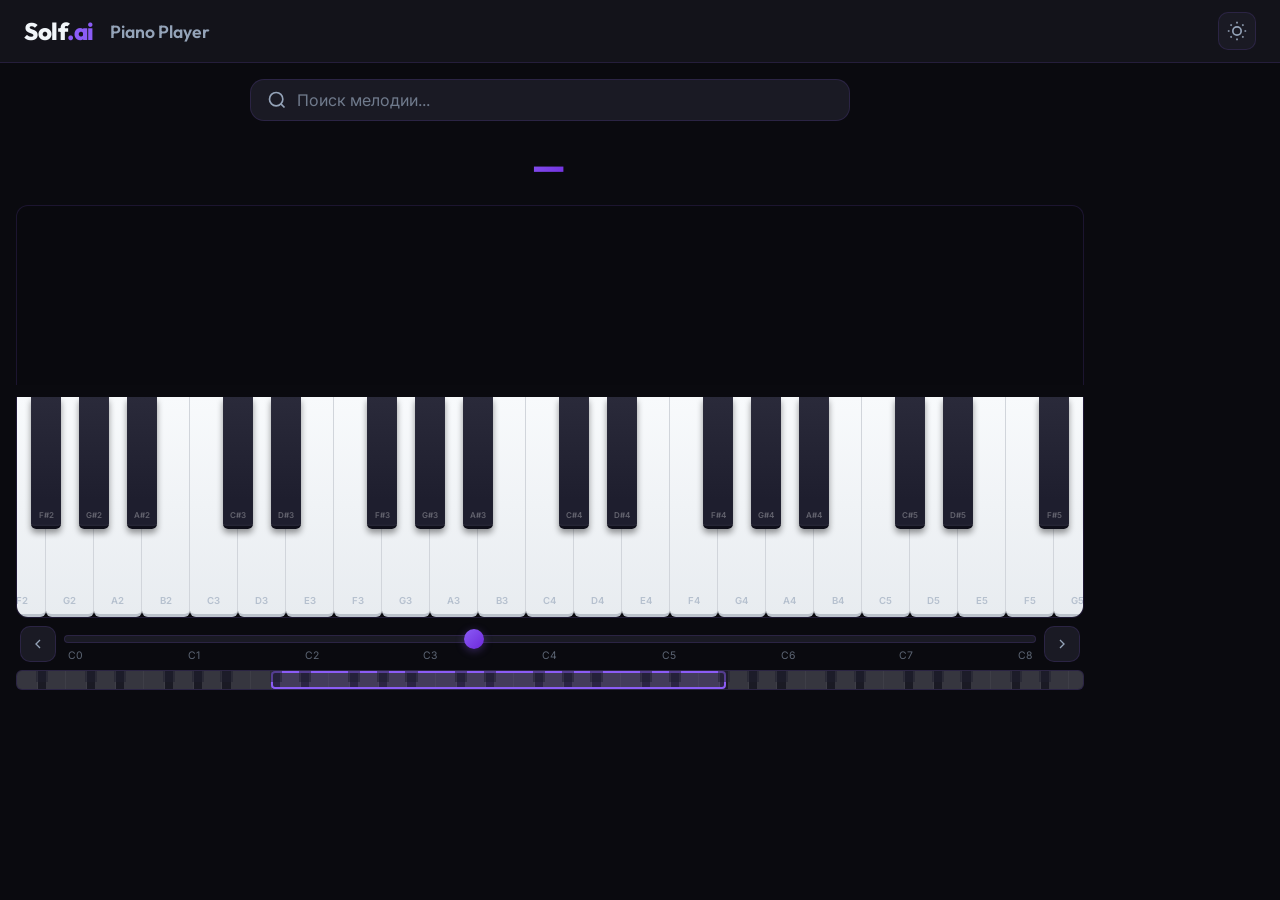
==== index.html @ a00cd14c "Add files via upload" ====
<!DOCTYPE html>
<html lang="ru">
<head>
    <script>
        (function() {
            try {
                var theme = localStorage.getItem('solfai_theme');
                if (theme === 'light') document.documentElement.setAttribute('data-theme', 'light');
            } catch(e) {}
        })();
    </script>
    <meta charset="UTF-8">
    <meta name="viewport" content="width=device-width, initial-scale=1.0, maximum-scale=1.0, user-scalable=no">
    <title>Solf.ai — Piano Player</title>
    <link rel="preconnect" href="https://fonts.googleapis.com">
    <link rel="preconnect" href="https://fonts.gstatic.com" crossorigin>
    <link href="https://fonts.googleapis.com/css2?family=Inter:wght@300;400;500;600;700&family=Outfit:wght@400;500;600;700;800&display=swap" rel="stylesheet">
    <link rel="stylesheet" href="piano.css">
    <link rel="icon" href="favicon.ico">
</head>
<body>
    <div class="piano-app">
        <!-- Header -->
        <header class="piano-header">
            <a href="index.html" class="logo">Solf<span class="logo-dot">.ai</span></a>
            <h1 class="page-title">Piano Player</h1>
            <button class="theme-toggle" id="themeToggle" aria-label="Toggle theme">
                <svg class="icon-sun" width="20" height="20" viewBox="0 0 24 24" fill="none" stroke="currentColor" stroke-width="2"><circle cx="12" cy="12" r="5"/><path d="M12 1v2M12 21v2M4.22 4.22l1.42 1.42M18.36 18.36l1.42 1.42M1 12h2M21 12h2M4.22 19.78l1.42-1.42M18.36 5.64l1.42-1.42"/></svg>
                <svg class="icon-moon" width="20" height="20" viewBox="0 0 24 24" fill="none" stroke="currentColor" stroke-width="2"><path d="M21 12.79A9 9 0 1111.21 3 7 7 0 0021 12.79z"/></svg>
            </button>
        </header>

        <!-- Ad spaces (placeholder for future) -->
        <aside class="ad-space ad-left" id="adLeft"></aside>
        <aside class="ad-space ad-right" id="adRight"></aside>

        <!-- Main content -->
        <main class="piano-main">
            <!-- Search -->
            <div class="search-section">
                <div class="search-box">
                    <svg class="search-icon" width="20" height="20" viewBox="0 0 24 24" fill="none" stroke="currentColor" stroke-width="2"><circle cx="11" cy="11" r="8"/><path d="M21 21l-4.35-4.35"/></svg>
                    <input type="text" id="searchInput" class="search-input" placeholder="Поиск мелодии..." autocomplete="off">
                    <button class="search-clear hidden" id="clearSearch">&times;</button>
                </div>
                <div class="search-results hidden" id="searchResults"></div>
            </div>

            <!-- Now Playing -->
            <div class="now-playing hidden" id="nowPlaying">
                <div class="np-info">
                    <div class="np-title" id="npTitle">—</div>
                    <div class="np-artist" id="npArtist">—</div>
                </div>
                <div class="np-controls">
                    <button class="ctrl-btn" id="restartBtn" title="Сначала">
                        <svg width="18" height="18" viewBox="0 0 24 24" fill="currentColor"><path d="M6 6h2v12H6zm3.5 6l8.5 6V6z"/></svg>
                    </button>
                    <button class="ctrl-btn ctrl-play" id="playBtn" title="Играть">
                        <svg class="play-icon" width="22" height="22" viewBox="0 0 24 24" fill="currentColor"><path d="M8 5v14l11-7z"/></svg>
                        <svg class="pause-icon" width="22" height="22" viewBox="0 0 24 24" fill="currentColor" style="display:none"><path d="M6 4h4v16H6zM14 4h4v16h-4z"/></svg>
                    </button>
                    <button class="ctrl-btn" id="stopBtn" title="Стоп">
                        <svg width="18" height="18" viewBox="0 0 24 24" fill="currentColor"><rect x="6" y="6" width="12" height="12" rx="1"/></svg>
                    </button>
                </div>
                <div class="np-progress">
                    <input type="range" id="progressBar" class="progress-bar" min="0" max="100" value="0" step="0.1">
                    <div class="np-time">
                        <span id="timeElapsed">0:00</span>
                        <span id="timeDuration">0:00</span>
                    </div>
                </div>
                <div class="np-speed">
                    <span class="speed-label">Скорость:</span>
                    <button class="speed-btn" data-speed="0.5">0.5×</button>
                    <button class="speed-btn" data-speed="0.75">0.75×</button>
                    <button class="speed-btn active" data-speed="1">1×</button>
                    <button class="speed-btn" data-speed="1.5">1.5×</button>
                    <button class="speed-btn" data-speed="2">2×</button>
                </div>
            </div>

            <!-- Current note display -->
            <div class="note-display" id="noteDisplay">
                <div class="note-name" id="currentNoteName">—</div>
                <div class="note-octave" id="currentNoteOctave"></div>
            </div>

            <!-- Waterfall (falling notes) -->
            <div class="waterfall-container" id="waterfallContainer">
                <canvas id="waterfallCanvas"></canvas>
            </div>

            <!-- Piano keyboard -->
            <div class="piano-section">
                <div class="piano-viewport" id="pianoViewport">
                    <div class="piano-keyboard" id="pianoKeyboard"></div>
                </div>

                <!-- Octave navigator -->
                <div class="octave-nav">
                    <button class="octave-btn" id="octaveLeft" title="Сдвиг влево">
                        <svg width="16" height="16" viewBox="0 0 24 24" fill="none" stroke="currentColor" stroke-width="2"><path d="M15 18l-6-6 6-6"/></svg>
                    </button>
                    <div class="octave-slider-wrap">
                        <input type="range" id="octaveSlider" class="octave-slider" min="0" max="100" value="25">
                        <div class="octave-labels" id="octaveLabels"></div>
                    </div>
                    <button class="octave-btn" id="octaveRight" title="Сдвиг вправо">
                        <svg width="16" height="16" viewBox="0 0 24 24" fill="none" stroke="currentColor" stroke-width="2"><path d="M9 18l6-6-6-6"/></svg>
                    </button>
                </div>

                <!-- Piano minimap -->
                <div class="piano-minimap" id="pianoMinimap">
                    <div class="minimap-keys" id="minimapKeys"></div>
                    <div class="minimap-viewport" id="minimapViewport"></div>
                </div>
            </div>
        </main>
    </div>

    <script src="piano.js"></script>
</body>
</html>
---- piano.css ----
/* ===== PIANO PAGE — SOLF.AI ===== */
* { box-sizing: border-box; margin: 0; padding: 0; }
body {
    font-family: 'Inter', sans-serif;
    background: var(--bg-primary);
    color: var(--text-primary);
    min-height: 100vh;
    min-height: 100dvh;
    overflow-x: hidden;
    -webkit-user-select: none;
    user-select: none;
    -webkit-tap-highlight-color: transparent;
}
input { -webkit-user-select: text; user-select: text; }

:root {
    --bg-primary: #0a0a0f;
    --bg-secondary: #13131a;
    --bg-card: #1a1a24;
    --bg-hover: #222230;
    --purple-soft: #8b5cf6;
    --purple-glow: #a78bfa;
    --purple-dark: #6d28d9;
    --text-primary: #f1f5f9;
    --text-secondary: #94a3b8;
    --accent-gradient: linear-gradient(135deg, #8b5cf6, #6d28d9);
    --border-color: rgba(139,92,246,0.15);
    --glow-color: rgba(139,92,246,0.25);
    --shadow-soft: 0 4px 24px rgba(0,0,0,0.4);
    --shadow-glow: 0 0 40px rgba(139,92,246,0.2);
    --key-white: #f8fafc;
    --key-white-active: #d8b4fe;
    --key-black: #1e1e2e;
    --key-black-active: #7c3aed;
    --key-border: #d1d5db;
    --waterfall-bg: rgba(10,10,15,0.85);
}

[data-theme="light"] {
    --bg-primary: #f8fafc;
    --bg-secondary: #ffffff;
    --bg-card: #ffffff;
    --bg-hover: #f1f5f9;
    --text-primary: #0f172a;
    --text-secondary: #64748b;
    --border-color: #e2e8f0;
    --shadow-soft: 0 4px 15px rgba(0,0,0,0.05);
    --shadow-glow: 0 0 20px rgba(139,92,246,0.15);
    --key-white: #ffffff;
    --key-white-active: #e9d5ff;
    --key-black: #1e293b;
    --key-black-active: #7c3aed;
    --key-border: #cbd5e1;
    --waterfall-bg: rgba(248,250,252,0.9);
}

/* ===== LAYOUT ===== */
.piano-app {
    display: grid;
    grid-template-columns: auto 1fr auto;
    grid-template-rows: auto 1fr;
    min-height: 100vh;
    min-height: 100dvh;
}

.piano-header {
    grid-column: 1 / -1;
    display: flex;
    align-items: center;
    gap: 16px;
    padding: 12px 24px;
    background: var(--bg-secondary);
    border-bottom: 1px solid var(--border-color);
    z-index: 100;
}

.logo {
    font-family: 'Outfit', sans-serif;
    font-weight: 800;
    font-size: 1.5rem;
    color: var(--text-primary);
    text-decoration: none;
    letter-spacing: -0.5px;
}
.logo-dot { color: var(--purple-soft); }

.page-title {
    font-family: 'Outfit', sans-serif;
    font-size: 1.1rem;
    font-weight: 600;
    color: var(--text-secondary);
    flex: 1;
}

.theme-toggle {
    background: var(--bg-card);
    border: 1px solid var(--border-color);
    border-radius: 10px;
    padding: 8px;
    color: var(--text-secondary);
    cursor: pointer;
    display: flex;
    align-items: center;
    justify-content: center;
    transition: all 0.2s;
}
.theme-toggle:hover { color: var(--purple-soft); border-color: var(--purple-soft); }
[data-theme="light"] .icon-sun { display: none; }
:not([data-theme="light"]) .icon-moon { display: none; }

/* ===== AD SPACES ===== */
.ad-space {
    width: 0;
    min-height: 100%;
    background: var(--bg-secondary);
    border: 1px solid var(--border-color);
    display: none;
    align-items: flex-start;
    justify-content: center;
    padding-top: 40px;
    overflow: hidden;
    transition: width 0.3s;
}

@media (min-width: 1400px) {
    .ad-space {
        display: flex;
        width: 160px;
    }
}

/* ===== MAIN CONTENT ===== */
.piano-main {
    display: flex;
    flex-direction: column;
    align-items: center;
    padding: 16px;
    gap: 12px;
    overflow-y: auto;
    overflow-x: hidden;
    max-width: 1100px;
    width: 100%;
    margin: 0 auto;
}

/* ===== SEARCH ===== */
.search-section {
    width: 100%;
    max-width: 600px;
    position: relative;
    z-index: 50;
}

.search-box {
    display: flex;
    align-items: center;
    gap: 10px;
    background: var(--bg-card);
    border: 1px solid var(--border-color);
    border-radius: 14px;
    padding: 10px 16px;
    transition: all 0.25s;
}
.search-box:focus-within {
    border-color: var(--purple-soft);
    box-shadow: 0 0 0 3px rgba(139,92,246,0.15);
}

.search-icon { color: var(--text-secondary); flex-shrink: 0; }
.search-input {
    flex: 1;
    background: none;
    border: none;
    outline: none;
    font-size: 1rem;
    color: var(--text-primary);
    font-family: 'Inter', sans-serif;
}
.search-input::placeholder { color: var(--text-secondary); opacity: 0.7; }

.search-clear {
    background: none;
    border: none;
    font-size: 1.3rem;
    color: var(--text-secondary);
    cursor: pointer;
    padding: 0 4px;
    line-height: 1;
}
.search-clear:hover { color: var(--text-primary); }

.search-results {
    position: absolute;
    top: calc(100% + 6px);
    left: 0;
    right: 0;
    background: var(--bg-card);
    border: 1px solid var(--border-color);
    border-radius: 14px;
    max-height: 360px;
    overflow-y: auto;
    box-shadow: var(--shadow-soft);
}
.search-results::-webkit-scrollbar { width: 6px; }
.search-results::-webkit-scrollbar-track { background: transparent; }
.search-results::-webkit-scrollbar-thumb { background: var(--border-color); border-radius: 3px; }

.search-item {
    display: flex;
    align-items: center;
    gap: 12px;
    padding: 12px 16px;
    cursor: pointer;
    transition: background 0.15s;
    border-bottom: 1px solid var(--border-color);
}
.search-item:last-child { border-bottom: none; }
.search-item:hover { background: var(--bg-hover); }
.search-item:first-child { border-radius: 13px 13px 0 0; }
.search-item:last-child { border-radius: 0 0 13px 13px; }
.search-item:only-child { border-radius: 13px; }

.search-item-icon {
    width: 40px;
    height: 40px;
    border-radius: 10px;
    background: var(--accent-gradient);
    display: flex;
    align-items: center;
    justify-content: center;
    flex-shrink: 0;
}
.search-item-icon svg { color: white; }

.search-item-info { flex: 1; min-width: 0; }
.search-item-title {
    font-weight: 600;
    font-size: 0.95rem;
    color: var(--text-primary);
    white-space: nowrap;
    overflow: hidden;
    text-overflow: ellipsis;
}
.search-item-artist {
    font-size: 0.82rem;
    color: var(--text-secondary);
    margin-top: 2px;
}
.search-item-diff {
    font-size: 0.72rem;
    padding: 2px 8px;
    border-radius: 6px;
    background: rgba(139,92,246,0.12);
    color: var(--purple-glow);
    font-weight: 500;
    white-space: nowrap;
}

.hidden { display: none !important; }

/* ===== NOW PLAYING ===== */
.now-playing {
    width: 100%;
    max-width: 600px;
    background: var(--bg-card);
    border: 1px solid var(--border-color);
    border-radius: 16px;
    padding: 16px 20px;
    display: flex;
    flex-direction: column;
    gap: 12px;
}

.np-info { text-align: center; }
.np-title {
    font-family: 'Outfit', sans-serif;
    font-size: 1.15rem;
    font-weight: 700;
    color: var(--text-primary);
}
.np-artist {
    font-size: 0.85rem;
    color: var(--text-secondary);
    margin-top: 2px;
}

.np-controls {
    display: flex;
    align-items: center;
    justify-content: center;
    gap: 12px;
}

.ctrl-btn {
    background: var(--bg-hover);
    border: 1px solid var(--border-color);
    border-radius: 50%;
    width: 40px;
    height: 40px;
    display: flex;
    align-items: center;
    justify-content: center;
    cursor: pointer;
    color: var(--text-primary);
    transition: all 0.2s;
}
.ctrl-btn:hover {
    background: var(--purple-soft);
    color: white;
    border-color: var(--purple-soft);
}
.ctrl-play {
    width: 52px;
    height: 52px;
    background: var(--accent-gradient);
    color: white;
    border: none;
    box-shadow: 0 4px 15px rgba(139,92,246,0.35);
}
.ctrl-play:hover {
    transform: scale(1.05);
    box-shadow: 0 6px 20px rgba(139,92,246,0.5);
}

.np-progress { display: flex; flex-direction: column; gap: 4px; }
.progress-bar {
    -webkit-appearance: none;
    appearance: none;
    width: 100%;
    height: 6px;
    border-radius: 3px;
    background: var(--bg-hover);
    outline: none;
    cursor: pointer;
}
.progress-bar::-webkit-slider-thumb {
    -webkit-appearance: none;
    width: 14px;
    height: 14px;
    border-radius: 50%;
    background: var(--purple-soft);
    cursor: pointer;
    box-shadow: 0 0 6px rgba(139,92,246,0.4);
}
.progress-bar::-moz-range-thumb {
    width: 14px;
    height: 14px;
    border-radius: 50%;
    background: var(--purple-soft);
    border: none;
    cursor: pointer;
}
.progress-bar::-webkit-slider-runnable-track {
    border-radius: 3px;
}

.np-time {
    display: flex;
    justify-content: space-between;
    font-size: 0.75rem;
    color: var(--text-secondary);
}

.np-speed {
    display: flex;
    align-items: center;
    justify-content: center;
    gap: 6px;
    flex-wrap: wrap;
}
.speed-label {
    font-size: 0.8rem;
    color: var(--text-secondary);
    margin-right: 4px;
}
.speed-btn {
    background: var(--bg-hover);
    border: 1px solid var(--border-color);
    border-radius: 8px;
    padding: 4px 10px;
    font-size: 0.78rem;
    font-weight: 600;
    color: var(--text-secondary);
    cursor: pointer;
    transition: all 0.2s;
    font-family: 'Inter', sans-serif;
}
.speed-btn:hover { border-color: var(--purple-soft); color: var(--purple-soft); }
.speed-btn.active {
    background: var(--accent-gradient);
    color: white;
    border-color: transparent;
}

/* ===== NOTE DISPLAY ===== */
.note-display {
    display: flex;
    align-items: baseline;
    justify-content: center;
    gap: 4px;
    padding: 8px 0 4px;
}
.note-name {
    font-family: 'Outfit', sans-serif;
    font-size: 2.4rem;
    font-weight: 800;
    background: var(--accent-gradient);
    -webkit-background-clip: text;
    -webkit-text-fill-color: transparent;
    background-clip: text;
    transition: transform 0.15s;
}
.note-name.pop { transform: scale(1.15); }
.note-octave {
    font-family: 'Outfit', sans-serif;
    font-size: 1.2rem;
    font-weight: 600;
    color: var(--text-secondary);
}

/* ===== WATERFALL (FALLING NOTES) ===== */
.waterfall-container {
    width: 100%;
    max-width: 1100px;
    height: 180px;
    position: relative;
    border-radius: 12px 12px 0 0;
    overflow: hidden;
    background: var(--waterfall-bg);
    border: 1px solid var(--border-color);
    border-bottom: none;
}
#waterfallCanvas {
    width: 100%;
    height: 100%;
    display: block;
}

/* ===== PIANO KEYBOARD ===== */
.piano-section {
    width: 100%;
    max-width: 1100px;
    display: flex;
    flex-direction: column;
    gap: 8px;
}

.piano-viewport {
    width: 100%;
    overflow-x: auto;
    overflow-y: hidden;
    border-radius: 0 0 12px 12px;
    border: 1px solid var(--border-color);
    border-top: none;
    background: linear-gradient(180deg, #0d0d14 0%, #0a0a0f 100%);
    -webkit-overflow-scrolling: touch;
    scrollbar-width: none;
}
.piano-viewport::-webkit-scrollbar { display: none; }

[data-theme="light"] .piano-viewport {
    background: linear-gradient(180deg, #e8ecf0 0%, #dde3e9 100%);
}

.piano-keyboard {
    display: flex;
    position: relative;
    height: 220px;
    padding-top: 0;
}

.key {
    position: relative;
    cursor: pointer;
    transition: background 0.08s, box-shadow 0.08s;
    flex-shrink: 0;
    -webkit-tap-highlight-color: transparent;
}

.key-white {
    width: 48px;
    height: 100%;
    background: linear-gradient(180deg, var(--key-white) 0%, #e8ecf0 100%);
    border-right: 1px solid var(--key-border);
    border-bottom: 3px solid #bcc3cc;
    border-radius: 0 0 6px 6px;
    z-index: 1;
}
.key-white:active,
.key-white.active {
    background: linear-gradient(180deg, var(--key-white-active) 0%, #c4b5fd 100%);
    border-bottom-color: var(--purple-soft);
    box-shadow: 0 0 20px rgba(139,92,246,0.4), inset 0 -4px 8px rgba(139,92,246,0.15);
}

.key-black {
    width: 30px;
    height: 60%;
    background: linear-gradient(180deg, #2a2a3a 0%, var(--key-black) 80%);
    border-radius: 0 0 5px 5px;
    margin-left: -15px;
    margin-right: -15px;
    z-index: 2;
    border-bottom: 3px solid #0f0f1a;
    box-shadow: 0 4px 6px rgba(0,0,0,0.4), inset 0 -1px 2px rgba(255,255,255,0.05);
}
.key-black:active,
.key-black.active {
    background: linear-gradient(180deg, var(--key-black-active) 0%, #5b21b6 100%);
    border-bottom-color: #4c1d95;
    box-shadow: 0 2px 10px rgba(139,92,246,0.5), inset 0 -1px 4px rgba(139,92,246,0.3);
}

.key-label {
    position: absolute;
    bottom: 8px;
    left: 50%;
    transform: translateX(-50%);
    font-size: 0.6rem;
    font-weight: 600;
    color: var(--text-secondary);
    pointer-events: none;
    opacity: 0.6;
    white-space: nowrap;
}
.key-black .key-label {
    color: rgba(255,255,255,0.5);
    bottom: 6px;
    font-size: 0.5rem;
}
.key-white.active .key-label { color: var(--purple-dark); opacity: 1; }
.key-black.active .key-label { color: rgba(255,255,255,0.9); opacity: 1; }

/* ===== OCTAVE NAV ===== */
.octave-nav {
    display: flex;
    align-items: center;
    gap: 8px;
    padding: 0 4px;
}

.octave-btn {
    background: var(--bg-card);
    border: 1px solid var(--border-color);
    border-radius: 10px;
    width: 36px;
    height: 36px;
    display: flex;
    align-items: center;
    justify-content: center;
    cursor: pointer;
    color: var(--text-secondary);
    transition: all 0.2s;
    flex-shrink: 0;
}
.octave-btn:hover { color: var(--purple-soft); border-color: var(--purple-soft); }

.octave-slider-wrap {
    flex: 1;
    position: relative;
}
.octave-slider {
    -webkit-appearance: none;
    appearance: none;
    width: 100%;
    height: 8px;
    border-radius: 4px;
    background: var(--bg-card);
    border: 1px solid var(--border-color);
    outline: none;
    cursor: pointer;
}
.octave-slider::-webkit-slider-thumb {
    -webkit-appearance: none;
    width: 20px;
    height: 20px;
    border-radius: 50%;
    background: var(--accent-gradient);
    cursor: pointer;
    box-shadow: 0 2px 8px rgba(139,92,246,0.35);
}
.octave-slider::-moz-range-thumb {
    width: 20px;
    height: 20px;
    border-radius: 50%;
    background: var(--purple-soft);
    border: none;
    cursor: pointer;
}

.octave-labels {
    display: flex;
    justify-content: space-between;
    padding: 2px 4px 0;
    pointer-events: none;
}
.octave-mark {
    font-size: 0.65rem;
    color: var(--text-secondary);
    opacity: 0.6;
}

/* ===== PIANO MINIMAP ===== */
.piano-minimap {
    width: 100%;
    height: 20px;
    position: relative;
    background: var(--bg-card);
    border: 1px solid var(--border-color);
    border-radius: 6px;
    overflow: hidden;
    cursor: pointer;
}

.minimap-keys {
    display: flex;
    height: 100%;
    pointer-events: none;
}
.minimap-key-w {
    flex-shrink: 0;
    height: 100%;
    background: rgba(248,250,252,0.12);
    border-right: 1px solid rgba(255,255,255,0.04);
}
.minimap-key-b {
    flex-shrink: 0;
    height: 60%;
    background: rgba(30,30,46,0.5);
    margin-left: -2px;
    margin-right: -2px;
    position: relative;
    z-index: 1;
}
.minimap-key-w.mm-active,
.minimap-key-b.mm-active {
    background: var(--purple-soft) !important;
    opacity: 0.8;
}

.minimap-viewport {
    position: absolute;
    top: 0;
    height: 100%;
    background: rgba(139,92,246,0.15);
    border: 2px solid var(--purple-soft);
    border-radius: 4px;
    pointer-events: none;
    transition: left 0.15s ease-out, width 0.15s ease-out;
}

/* ===== RESPONSIVE ===== */

/* Tablet */
@media (max-width: 900px) {
    .piano-main { padding: 12px 8px; gap: 10px; }
    .key-white { width: 40px; }
    .key-black { width: 26px; margin-left: -13px; margin-right: -13px; }
    .piano-keyboard { height: 190px; }
    .waterfall-container { height: 150px; }
}

/* Mobile */
@media (max-width: 600px) {
    .piano-header { padding: 10px 16px; gap: 10px; }
    .page-title { font-size: 0.95rem; }
    .logo { font-size: 1.25rem; }

    .piano-main { padding: 10px 6px; gap: 8px; }

    .search-box { padding: 8px 12px; border-radius: 12px; }
    .search-input { font-size: 0.9rem; }

    .now-playing { padding: 12px 14px; border-radius: 12px; }
    .np-title { font-size: 1rem; }

    .note-name { font-size: 1.8rem; }
    .note-octave { font-size: 1rem; }

    .waterfall-container { height: 120px; border-radius: 10px 10px 0 0; }

    .key-white { width: 36px; }
    .key-black { width: 22px; margin-left: -11px; margin-right: -11px; }
    .piano-keyboard { height: 160px; }
    .key-label { font-size: 0.5rem; }
    .key-black .key-label { font-size: 0.42rem; }

    .speed-btn { padding: 3px 8px; font-size: 0.72rem; }

    .ctrl-btn { width: 36px; height: 36px; }
    .ctrl-play { width: 46px; height: 46px; }
}

/* Very small screens */
@media (max-width: 380px) {
    .key-white { width: 30px; }
    .key-black { width: 19px; margin-left: -9.5px; margin-right: -9.5px; }
    .piano-keyboard { height: 140px; }
    .waterfall-container { height: 100px; }
}

/* ===== SCROLLBAR ===== */
::-webkit-scrollbar { width: 6px; height: 6px; }
::-webkit-scrollbar-track { background: transparent; }
::-webkit-scrollbar-thumb { background: var(--border-color); border-radius: 3px; }

/* ===== ANIMATIONS ===== */
@keyframes noteGlow {
    0% { box-shadow: 0 0 5px rgba(139,92,246,0.3); }
    50% { box-shadow: 0 0 20px rgba(139,92,246,0.6); }
    100% { box-shadow: 0 0 5px rgba(139,92,246,0.3); }
}

.key.glow {
    animation: noteGlow 0.6s ease-in-out;
}
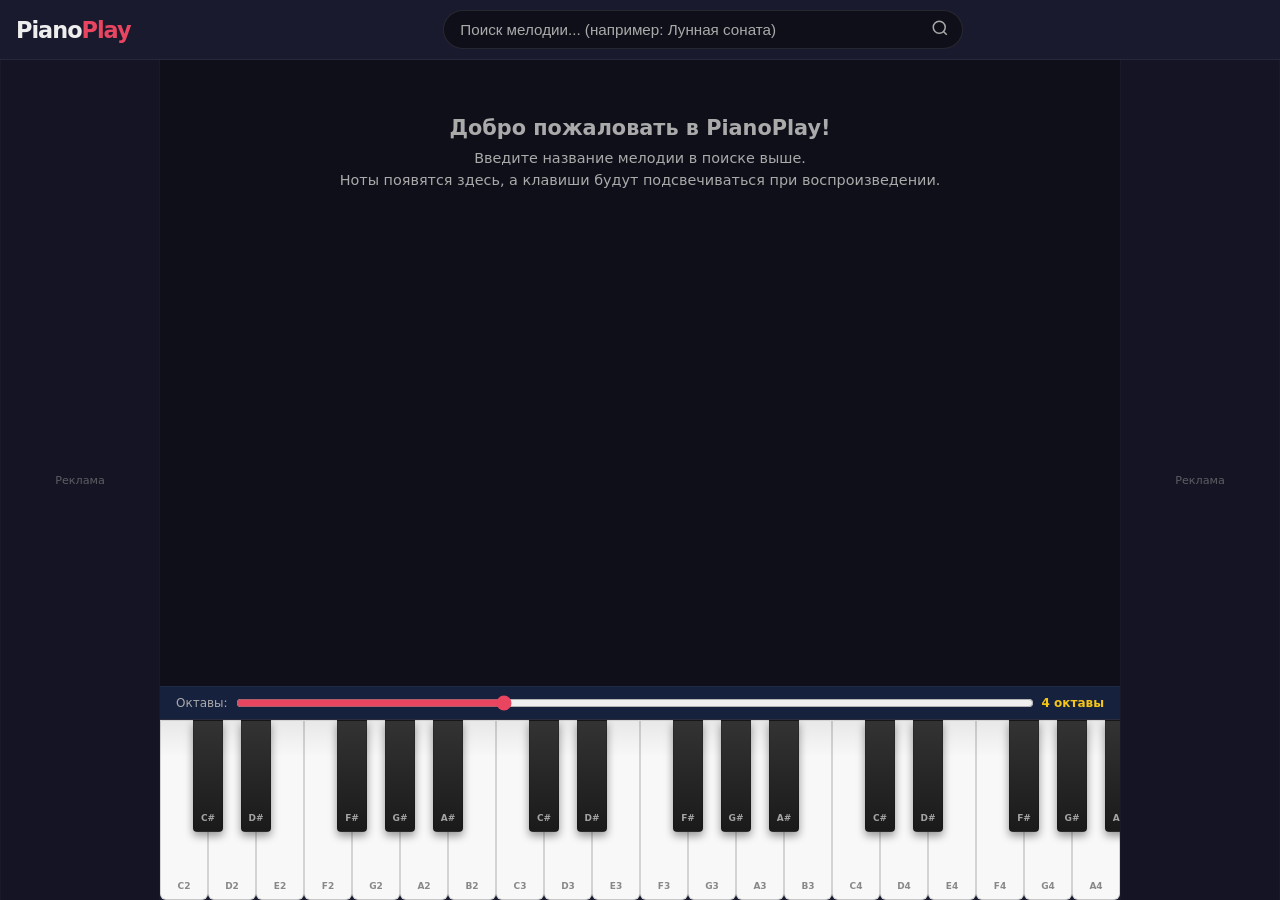
==== commit 1b927c98: "Add files via upload" ====
--- a/index.html
+++ b/index.html
@@ -1,126 +1,729 @@
-<!DOCTYPE html>
-<html lang="ru">
-<head>
-    <script>
-        (function() {
-            try {
-                var theme = localStorage.getItem('solfai_theme');
-                if (theme === 'light') document.documentElement.setAttribute('data-theme', 'light');
-            } catch(e) {}
-        })();
-    </script>
-    <meta charset="UTF-8">
-    <meta name="viewport" content="width=device-width, initial-scale=1.0, maximum-scale=1.0, user-scalable=no">
-    <title>Solf.ai — Piano Player</title>
-    <link rel="preconnect" href="https://fonts.googleapis.com">
-    <link rel="preconnect" href="https://fonts.gstatic.com" crossorigin>
-    <link href="https://fonts.googleapis.com/css2?family=Inter:wght@300;400;500;600;700&family=Outfit:wght@400;500;600;700;800&display=swap" rel="stylesheet">
-    <link rel="stylesheet" href="piano.css">
-    <link rel="icon" href="favicon.ico">
-</head>
-<body>
-    <div class="piano-app">
-        <!-- Header -->
-        <header class="piano-header">
-            <a href="index.html" class="logo">Solf<span class="logo-dot">.ai</span></a>
-            <h1 class="page-title">Piano Player</h1>
-            <button class="theme-toggle" id="themeToggle" aria-label="Toggle theme">
-                <svg class="icon-sun" width="20" height="20" viewBox="0 0 24 24" fill="none" stroke="currentColor" stroke-width="2"><circle cx="12" cy="12" r="5"/><path d="M12 1v2M12 21v2M4.22 4.22l1.42 1.42M18.36 18.36l1.42 1.42M1 12h2M21 12h2M4.22 19.78l1.42-1.42M18.36 5.64l1.42-1.42"/></svg>
-                <svg class="icon-moon" width="20" height="20" viewBox="0 0 24 24" fill="none" stroke="currentColor" stroke-width="2"><path d="M21 12.79A9 9 0 1111.21 3 7 7 0 0021 12.79z"/></svg>
-            </button>
-        </header>
-
-        <!-- Ad spaces (placeholder for future) -->
-        <aside class="ad-space ad-left" id="adLeft"></aside>
-        <aside class="ad-space ad-right" id="adRight"></aside>
-
-        <!-- Main content -->
-        <main class="piano-main">
-            <!-- Search -->
-            <div class="search-section">
-                <div class="search-box">
-                    <svg class="search-icon" width="20" height="20" viewBox="0 0 24 24" fill="none" stroke="currentColor" stroke-width="2"><circle cx="11" cy="11" r="8"/><path d="M21 21l-4.35-4.35"/></svg>
-                    <input type="text" id="searchInput" class="search-input" placeholder="Поиск мелодии..." autocomplete="off">
-                    <button class="search-clear hidden" id="clearSearch">&times;</button>
-                </div>
-                <div class="search-results hidden" id="searchResults"></div>
-            </div>
-
-            <!-- Now Playing -->
-            <div class="now-playing hidden" id="nowPlaying">
-                <div class="np-info">
-                    <div class="np-title" id="npTitle">—</div>
-                    <div class="np-artist" id="npArtist">—</div>
-                </div>
-                <div class="np-controls">
-                    <button class="ctrl-btn" id="restartBtn" title="Сначала">
-                        <svg width="18" height="18" viewBox="0 0 24 24" fill="currentColor"><path d="M6 6h2v12H6zm3.5 6l8.5 6V6z"/></svg>
-                    </button>
-                    <button class="ctrl-btn ctrl-play" id="playBtn" title="Играть">
-                        <svg class="play-icon" width="22" height="22" viewBox="0 0 24 24" fill="currentColor"><path d="M8 5v14l11-7z"/></svg>
-                        <svg class="pause-icon" width="22" height="22" viewBox="0 0 24 24" fill="currentColor" style="display:none"><path d="M6 4h4v16H6zM14 4h4v16h-4z"/></svg>
-                    </button>
-                    <button class="ctrl-btn" id="stopBtn" title="Стоп">
-                        <svg width="18" height="18" viewBox="0 0 24 24" fill="currentColor"><rect x="6" y="6" width="12" height="12" rx="1"/></svg>
-                    </button>
-                </div>
-                <div class="np-progress">
-                    <input type="range" id="progressBar" class="progress-bar" min="0" max="100" value="0" step="0.1">
-                    <div class="np-time">
-                        <span id="timeElapsed">0:00</span>
-                        <span id="timeDuration">0:00</span>
-                    </div>
-                </div>
-                <div class="np-speed">
-                    <span class="speed-label">Скорость:</span>
-                    <button class="speed-btn" data-speed="0.5">0.5×</button>
-                    <button class="speed-btn" data-speed="0.75">0.75×</button>
-                    <button class="speed-btn active" data-speed="1">1×</button>
-                    <button class="speed-btn" data-speed="1.5">1.5×</button>
-                    <button class="speed-btn" data-speed="2">2×</button>
-                </div>
-            </div>
-
-            <!-- Current note display -->
-            <div class="note-display" id="noteDisplay">
-                <div class="note-name" id="currentNoteName">—</div>
-                <div class="note-octave" id="currentNoteOctave"></div>
-            </div>
-
-            <!-- Waterfall (falling notes) -->
-            <div class="waterfall-container" id="waterfallContainer">
-                <canvas id="waterfallCanvas"></canvas>
-            </div>
-
-            <!-- Piano keyboard -->
-            <div class="piano-section">
-                <div class="piano-viewport" id="pianoViewport">
-                    <div class="piano-keyboard" id="pianoKeyboard"></div>
-                </div>
-
-                <!-- Octave navigator -->
-                <div class="octave-nav">
-                    <button class="octave-btn" id="octaveLeft" title="Сдвиг влево">
-                        <svg width="16" height="16" viewBox="0 0 24 24" fill="none" stroke="currentColor" stroke-width="2"><path d="M15 18l-6-6 6-6"/></svg>
-                    </button>
-                    <div class="octave-slider-wrap">
-                        <input type="range" id="octaveSlider" class="octave-slider" min="0" max="100" value="25">
-                        <div class="octave-labels" id="octaveLabels"></div>
-                    </div>
-                    <button class="octave-btn" id="octaveRight" title="Сдвиг вправо">
-                        <svg width="16" height="16" viewBox="0 0 24 24" fill="none" stroke="currentColor" stroke-width="2"><path d="M9 18l6-6-6-6"/></svg>
-                    </button>
-                </div>
-
-                <!-- Piano minimap -->
-                <div class="piano-minimap" id="pianoMinimap">
-                    <div class="minimap-keys" id="minimapKeys"></div>
-                    <div class="minimap-viewport" id="minimapViewport"></div>
-                </div>
-            </div>
-        </main>
-    </div>
-
-    <script src="piano.js"></script>
-</body>
-</html>
+<!DOCTYPE html>
+<html lang="ru">
+<head>
+<meta charset="UTF-8">
+<meta name="viewport" content="width=device-width, initial-scale=1.0, maximum-scale=1.0, user-scalable=no">
+<title>PianoPlay — Играй по нотам</title>
+<style>
+*{margin:0;padding:0;box-sizing:border-box}
+:root{
+  --bg:#0f0f1a;--surface:#1a1a2e;--surface2:#16213e;--accent:#e94560;
+  --accent2:#0f3460;--text:#eee;--text2:#aaa;--gold:#f5c518;
+  --key-white:#f8f8f8;--key-black:#1a1a1a;
+}
+html,body{height:100%;overflow:hidden}
+body{font-family:'Segoe UI',system-ui,-apple-system,sans-serif;background:var(--bg);color:var(--text);display:flex;flex-direction:column;height:100dvh}
+
+/* Header */
+.header{display:flex;align-items:center;gap:12px;padding:10px 16px;background:var(--surface);border-bottom:1px solid rgba(255,255,255,.06);flex-shrink:0;z-index:100}
+.logo{font-size:1.4rem;font-weight:800;letter-spacing:-1px}
+.logo span{color:var(--accent)}
+.search-box{flex:1;max-width:520px;position:relative;margin:0 auto}
+.search-box input{width:100%;padding:10px 42px 10px 16px;border-radius:24px;border:1px solid rgba(255,255,255,.1);background:var(--bg);color:var(--text);font-size:.95rem;outline:none;transition:border .2s}
+.search-box input:focus{border-color:var(--accent)}
+.search-box input::placeholder{color:var(--text2)}
+.search-icon{position:absolute;right:14px;top:50%;transform:translateY(-50%);color:var(--text2);pointer-events:none}
+.search-results{position:absolute;top:calc(100% + 6px);left:0;right:0;background:var(--surface);border-radius:12px;box-shadow:0 12px 40px rgba(0,0,0,.5);max-height:340px;overflow-y:auto;z-index:200;display:none}
+.search-results.active{display:block}
+.search-item{padding:12px 16px;cursor:pointer;display:flex;align-items:center;gap:12px;transition:background .15s}
+.search-item:hover,.search-item.selected{background:rgba(233,69,96,.12)}
+.search-item .si-icon{width:36px;height:36px;border-radius:8px;background:var(--accent2);display:flex;align-items:center;justify-content:center;font-size:1.1rem;flex-shrink:0}
+.search-item .si-info h4{font-size:.9rem;font-weight:600}
+.search-item .si-info p{font-size:.75rem;color:var(--text2);margin-top:2px}
+
+/* Main layout */
+.main{flex:1;display:flex;overflow:hidden;position:relative}
+.ad-left,.ad-right{width:160px;background:var(--surface);display:flex;align-items:center;justify-content:center;flex-shrink:0;border-right:1px solid rgba(255,255,255,.04);border-left:1px solid rgba(255,255,255,.04);color:var(--text2);font-size:.7rem;text-align:center;padding:12px;opacity:.5}
+.center{flex:1;display:flex;flex-direction:column;overflow:hidden;min-width:0}
+
+/* Now Playing */
+.now-playing{display:none;padding:12px 20px;background:linear-gradient(135deg,var(--surface2),var(--surface));border-bottom:1px solid rgba(255,255,255,.06);flex-shrink:0;align-items:center;gap:16px}
+.now-playing.active{display:flex}
+.np-info{flex:1;min-width:0}
+.np-info h3{font-size:1rem;font-weight:700;white-space:nowrap;overflow:hidden;text-overflow:ellipsis}
+.np-info p{font-size:.8rem;color:var(--text2)}
+.np-controls{display:flex;align-items:center;gap:10px}
+.np-btn{width:40px;height:40px;border-radius:50%;border:none;background:var(--accent);color:#fff;font-size:1.2rem;cursor:pointer;display:flex;align-items:center;justify-content:center;transition:transform .15s,background .15s}
+.np-btn:hover{transform:scale(1.08)}
+.np-btn.stop-btn{background:#444}
+.np-progress{flex:1;min-width:80px;max-width:240px}
+.np-progress input[type=range]{width:100%;accent-color:var(--accent)}
+.np-tempo{display:flex;align-items:center;gap:6px;font-size:.8rem;color:var(--text2)}
+.np-tempo input{width:60px;accent-color:var(--accent)}
+
+/* Note Sheet */
+.note-sheet{flex:1;overflow-y:auto;padding:16px 20px;background:var(--bg);position:relative;min-height:80px}
+.note-sheet-inner{display:flex;flex-wrap:wrap;gap:6px;align-items:flex-start;justify-content:center}
+.note-block{padding:6px 12px;border-radius:8px;background:var(--surface);font-size:.85rem;font-weight:600;transition:all .2s;border:2px solid transparent;min-width:44px;text-align:center}
+.note-block.active{background:var(--accent);color:#fff;border-color:var(--accent);transform:scale(1.12);box-shadow:0 0 16px rgba(233,69,96,.4)}
+.note-block.played{background:var(--surface2);border-color:var(--accent2);opacity:.7}
+.note-block.rest{background:transparent;border:2px dashed rgba(255,255,255,.1);color:var(--text2);font-style:italic}
+.sheet-placeholder{text-align:center;padding:40px 20px;color:var(--text2)}
+.sheet-placeholder h2{font-size:1.3rem;margin-bottom:8px}
+.sheet-placeholder p{font-size:.9rem;line-height:1.5}
+
+/* Piano Container */
+.piano-container{flex-shrink:0;background:var(--surface);border-top:1px solid rgba(255,255,255,.08);padding:0;position:relative}
+.octave-slider{display:flex;align-items:center;gap:8px;padding:8px 16px;background:var(--surface2);border-top:1px solid rgba(255,255,255,.04)}
+.octave-slider label{font-size:.75rem;color:var(--text2);white-space:nowrap}
+.octave-slider input[type=range]{flex:1;accent-color:var(--accent)}
+.octave-slider .octave-info{font-size:.75rem;color:var(--gold);font-weight:600;min-width:60px;text-align:right}
+.piano-scroll{overflow-x:auto;overflow-y:hidden;-webkit-overflow-scrolling:touch;cursor:grab;position:relative}
+.piano-scroll:active{cursor:grabbing}
+.piano-scroll::-webkit-scrollbar{height:6px}
+.piano-scroll::-webkit-scrollbar-track{background:var(--surface2)}
+.piano-scroll::-webkit-scrollbar-thumb{background:var(--accent2);border-radius:3px}
+.piano{display:flex;position:relative;padding:0;height:var(--piano-h,180px);user-select:none;-webkit-user-select:none}
+.key{position:relative;border:1px solid rgba(0,0,0,.15);cursor:pointer;transition:background .08s,box-shadow .08s;display:flex;flex-direction:column;justify-content:flex-end;align-items:center;padding-bottom:8px}
+.key.white{width:var(--wk-w,48px);height:100%;background:linear-gradient(180deg,#e8e8e8 0%,var(--key-white) 20%);border-radius:0 0 6px 6px;z-index:1;flex-shrink:0}
+.key.white:active,.key.white.pressed{background:linear-gradient(180deg,#d0d0d0,#e0e0e0);box-shadow:inset 0 2px 6px rgba(0,0,0,.15)}
+.key.white.highlight{background:linear-gradient(180deg,rgba(233,69,96,.3),rgba(233,69,96,.5))!important;box-shadow:0 0 20px rgba(233,69,96,.5)}
+.key.black{width:var(--bk-w,30px);height:62%;background:linear-gradient(180deg,#333,var(--key-black));border-radius:0 0 4px 4px;position:absolute;z-index:2;box-shadow:0 4px 8px rgba(0,0,0,.4)}
+.key.black:active,.key.black.pressed{background:linear-gradient(180deg,#222,#333);box-shadow:0 2px 4px rgba(0,0,0,.3)}
+.key.black.highlight{background:linear-gradient(180deg,rgba(233,69,96,.7),rgba(233,69,96,.9))!important;box-shadow:0 0 20px rgba(233,69,96,.5)}
+.key .key-label{font-size:9px;color:rgba(0,0,0,.45);font-weight:600;pointer-events:none}
+.key.black .key-label{color:rgba(255,255,255,.6)}
+
+/* Mobile */
+@media(max-width:900px){
+  .ad-left,.ad-right{display:none}
+  .header{padding:8px 10px;gap:8px}
+  .logo{font-size:1.1rem}
+}
+@media(max-width:600px){
+  .header{flex-wrap:wrap}
+  .search-box{max-width:100%;order:3;flex-basis:100%}
+  .np-progress{display:none}
+  .note-sheet{padding:10px 12px}
+  :root{--wk-w:36px;--bk-w:22px;--piano-h:140px}
+}
+
+/* Scrollbar */
+::-webkit-scrollbar{width:5px}
+::-webkit-scrollbar-track{background:var(--bg)}
+::-webkit-scrollbar-thumb{background:#333;border-radius:3px}
+
+/* Animations */
+@keyframes pulse{0%,100%{opacity:1}50%{opacity:.6}}
+.now-playing.active .np-info h3{animation:pulse 2s ease-in-out infinite}
+</style>
+</head>
+<body>
+
+<!-- Header -->
+<div class="header">
+  <div class="logo">Piano<span>Play</span></div>
+  <div class="search-box">
+    <input type="text" id="searchInput" placeholder="Поиск мелодии... (например: Лунная соната)" autocomplete="off">
+    <div class="search-icon">
+      <svg width="18" height="18" viewBox="0 0 24 24" fill="none" stroke="currentColor" stroke-width="2"><circle cx="11" cy="11" r="8"/><path d="m21 21-4.35-4.35"/></svg>
+    </div>
+    <div class="search-results" id="searchResults"></div>
+  </div>
+</div>
+
+<!-- Main -->
+<div class="main">
+  <div class="ad-left">Реклама</div>
+  <div class="center">
+
+    <!-- Now Playing -->
+    <div class="now-playing" id="nowPlaying">
+      <div class="np-info">
+        <h3 id="npTitle">—</h3>
+        <p id="npArtist">—</p>
+      </div>
+      <div class="np-controls">
+        <button class="np-btn stop-btn" onclick="stopSong()" title="Стоп">■</button>
+        <button class="np-btn" id="playPauseBtn" onclick="togglePlayPause()" title="Пауза">⏸</button>
+      </div>
+      <div class="np-tempo">
+        <label>Темп:</label>
+        <input type="range" id="tempoSlider" min="0.3" max="2.5" step="0.1" value="1">
+        <span id="tempoValue">1.0x</span>
+      </div>
+    </div>
+
+    <!-- Note Sheet -->
+    <div class="note-sheet" id="noteSheet">
+      <div class="sheet-placeholder">
+        <h2>Добро пожаловать в PianoPlay!</h2>
+        <p>Введите название мелодии в поиске выше.<br>Ноты появятся здесь, а клавиши будут подсвечиваться при воспроизведении.</p>
+      </div>
+    </div>
+
+    <!-- Octave Slider -->
+    <div class="octave-slider">
+      <label>Октавы:</label>
+      <input type="range" id="octaveRange" min="2" max="8" step="1" value="4">
+      <span class="octave-info" id="octaveInfo">4 октавы</span>
+    </div>
+
+    <!-- Piano -->
+    <div class="piano-container">
+      <div class="piano-scroll" id="pianoScroll">
+        <div class="piano" id="piano"></div>
+      </div>
+    </div>
+
+  </div>
+  <div class="ad-right">Реклама</div>
+</div>
+
+<script>
+// ====== Audio Engine (Web Audio API) ======
+const AudioCtx = window.AudioContext || window.webkitAudioContext;
+let audioCtx = null;
+function ensureAudio() {
+  if (!audioCtx) audioCtx = new AudioCtx();
+  if (audioCtx.state === 'suspended') audioCtx.resume();
+}
+
+function noteFrequency(note) {
+  const noteMap = {C:0,'C#':1,Db:1,D:2,'D#':3,Eb:3,E:4,F:5,'F#':6,Gb:6,G:7,'G#':8,Ab:8,A:9,'A#':10,Bb:10,B:11};
+  const match = note.match(/^([A-Ga-g]#?b?)(\d)$/);
+  if (!match) return 440;
+  const semitone = noteMap[match[1].charAt(0).toUpperCase() + match[1].slice(1)];
+  const octave = parseInt(match[2]);
+  return 440 * Math.pow(2, (semitone - 9 + (octave - 4) * 12) / 12);
+}
+
+function playNote(note, duration = 0.5) {
+  ensureAudio();
+  const freq = noteFrequency(note);
+  const now = audioCtx.currentTime;
+
+  const osc1 = audioCtx.createOscillator();
+  const osc2 = audioCtx.createOscillator();
+  const gain = audioCtx.createGain();
+  const filter = audioCtx.createBiquadFilter();
+
+  osc1.type = 'triangle';
+  osc1.frequency.setValueAtTime(freq, now);
+  osc2.type = 'sine';
+  osc2.frequency.setValueAtTime(freq, now);
+
+  filter.type = 'lowpass';
+  filter.frequency.setValueAtTime(3000, now);
+  filter.frequency.exponentialRampToValueAtTime(800, now + duration);
+
+  gain.gain.setValueAtTime(0, now);
+  gain.gain.linearRampToValueAtTime(0.35, now + 0.01);
+  gain.gain.exponentialRampToValueAtTime(0.15, now + duration * 0.3);
+  gain.gain.exponentialRampToValueAtTime(0.001, now + duration);
+
+  osc1.connect(filter);
+  osc2.connect(filter);
+  filter.connect(gain);
+  gain.connect(audioCtx.destination);
+
+  osc1.start(now);
+  osc2.start(now);
+  osc1.stop(now + duration + 0.05);
+  osc2.stop(now + duration + 0.05);
+}
+
+// ====== Piano Keyboard ======
+const NOTES = ['C','C#','D','D#','E','F','F#','G','G#','A','A#','B'];
+const BLACK_SET = new Set([1,3,6,8,10]);
+let currentOctaves = 4;
+let startOctave = 2;
+
+function buildPiano() {
+  const piano = document.getElementById('piano');
+  piano.innerHTML = '';
+  const totalOctaves = currentOctaves;
+  let whiteIndex = 0;
+  const whiteW = parseFloat(getComputedStyle(document.documentElement).getPropertyValue('--wk-w')) || 48;
+  const blackW = parseFloat(getComputedStyle(document.documentElement).getPropertyValue('--bk-w')) || 30;
+
+  for (let oct = startOctave; oct < startOctave + totalOctaves; oct++) {
+    for (let n = 0; n < 12; n++) {
+      const noteName = NOTES[n] + oct;
+      const isBlack = BLACK_SET.has(n);
+      if (isBlack) {
+        const key = document.createElement('div');
+        key.className = 'key black';
+        key.dataset.note = noteName;
+        const offset = whiteIndex * whiteW - blackW / 2;
+        key.style.left = offset + 'px';
+        const lbl = document.createElement('span');
+        lbl.className = 'key-label';
+        lbl.textContent = NOTES[n];
+        key.appendChild(lbl);
+        key.addEventListener('pointerdown', e => { e.preventDefault(); onKeyPress(noteName); });
+        piano.appendChild(key);
+      } else {
+        const key = document.createElement('div');
+        key.className = 'key white';
+        key.dataset.note = noteName;
+        const lbl = document.createElement('span');
+        lbl.className = 'key-label';
+        lbl.textContent = noteName;
+        key.appendChild(lbl);
+        key.addEventListener('pointerdown', e => { e.preventDefault(); onKeyPress(noteName); });
+        piano.appendChild(key);
+        whiteIndex++;
+      }
+    }
+  }
+  const lastC = 'C' + (startOctave + totalOctaves);
+  const lk = document.createElement('div');
+  lk.className = 'key white';
+  lk.dataset.note = lastC;
+  const ll = document.createElement('span');
+  ll.className = 'key-label';
+  ll.textContent = lastC;
+  lk.appendChild(ll);
+  lk.addEventListener('pointerdown', e => { e.preventDefault(); onKeyPress(lastC); });
+  piano.appendChild(lk);
+  whiteIndex++;
+
+  piano.style.width = (whiteIndex * whiteW) + 'px';
+}
+
+function onKeyPress(note) {
+  playNote(note, 0.6);
+  highlightKey(note, 300);
+}
+
+function highlightKey(note, dur) {
+  const key = document.querySelector(`.key[data-note="${note}"]`);
+  if (key) {
+    key.classList.add('highlight');
+    setTimeout(() => key.classList.remove('highlight'), dur);
+  }
+}
+
+function scrollToKey(note) {
+  const key = document.querySelector(`.key[data-note="${note}"]`);
+  const scroll = document.getElementById('pianoScroll');
+  if (key && scroll) {
+    const keyRect = key.getBoundingClientRect();
+    const scrollRect = scroll.getBoundingClientRect();
+    const offset = key.offsetLeft - scroll.offsetWidth / 2 + key.offsetWidth / 2;
+    scroll.scrollTo({ left: offset, behavior: 'smooth' });
+  }
+}
+
+document.getElementById('octaveRange').addEventListener('input', e => {
+  currentOctaves = parseInt(e.target.value);
+  document.getElementById('octaveInfo').textContent = currentOctaves + ' октав';
+  buildPiano();
+});
+
+// Drag scroll for piano
+(function() {
+  const el = document.getElementById('pianoScroll');
+  let isDown = false, startX, scrollLeft;
+  el.addEventListener('mousedown', e => {
+    if (e.target.classList.contains('key')) return;
+    isDown = true; startX = e.pageX - el.offsetLeft; scrollLeft = el.scrollLeft;
+  });
+  el.addEventListener('mouseleave', () => isDown = false);
+  el.addEventListener('mouseup', () => isDown = false);
+  el.addEventListener('mousemove', e => {
+    if (!isDown) return; e.preventDefault();
+    el.scrollLeft = scrollLeft - (e.pageX - el.offsetLeft - startX);
+  });
+})();
+
+// ====== Song Database ======
+const SONGS = [
+  {
+    id: 1, title: "Лунная соната", artist: "Бетховен", icon: "🌙",
+    notes: [
+      {n:"G#3",d:0.8},{n:"C#4",d:0.8},{n:"E4",d:0.8},
+      {n:"G#3",d:0.8},{n:"C#4",d:0.8},{n:"E4",d:0.8},
+      {n:"G#3",d:0.8},{n:"C#4",d:0.8},{n:"E4",d:0.8},
+      {n:"G#3",d:0.8},{n:"C#4",d:0.8},{n:"E4",d:0.8},
+      {n:"A3",d:0.8},{n:"C#4",d:0.8},{n:"E4",d:0.8},
+      {n:"A3",d:0.8},{n:"C#4",d:0.8},{n:"E4",d:0.8},
+      {n:"A3",d:0.8},{n:"C#4",d:0.8},{n:"E4",d:0.8},
+      {n:"A3",d:0.8},{n:"C#4",d:0.8},{n:"E4",d:0.8},
+      {n:"G#3",d:0.8},{n:"B3",d:0.8},{n:"E4",d:0.8},
+      {n:"G#3",d:0.8},{n:"B3",d:0.8},{n:"E4",d:0.8},
+      {n:"G#3",d:0.8},{n:"B3",d:0.8},{n:"E4",d:0.8},
+      {n:"G#3",d:0.8},{n:"B3",d:0.8},{n:"E4",d:0.8},
+    ]
+  },
+  {
+    id: 2, title: "К Элизе", artist: "Бетховен", icon: "💐",
+    notes: [
+      {n:"E5",d:0.3},{n:"D#5",d:0.3},{n:"E5",d:0.3},{n:"D#5",d:0.3},{n:"E5",d:0.3},
+      {n:"B4",d:0.3},{n:"D5",d:0.3},{n:"C5",d:0.3},{n:"A4",d:0.6},
+      {n:"REST",d:0.3},{n:"C4",d:0.3},{n:"E4",d:0.3},{n:"A4",d:0.6},
+      {n:"REST",d:0.3},{n:"E4",d:0.3},{n:"G#4",d:0.3},{n:"B4",d:0.6},
+      {n:"REST",d:0.3},{n:"E4",d:0.3},{n:"E5",d:0.3},{n:"D#5",d:0.3},
+      {n:"E5",d:0.3},{n:"D#5",d:0.3},{n:"E5",d:0.3},{n:"B4",d:0.3},
+      {n:"D5",d:0.3},{n:"C5",d:0.3},{n:"A4",d:0.6},
+      {n:"REST",d:0.3},{n:"C4",d:0.3},{n:"E4",d:0.3},{n:"A4",d:0.6},
+      {n:"REST",d:0.3},{n:"E4",d:0.3},{n:"C5",d:0.3},{n:"B4",d:0.6},
+    ]
+  },
+  {
+    id: 3, title: "Twinkle Twinkle Little Star", artist: "Детская", icon: "⭐",
+    notes: [
+      {n:"C4",d:0.5},{n:"C4",d:0.5},{n:"G4",d:0.5},{n:"G4",d:0.5},
+      {n:"A4",d:0.5},{n:"A4",d:0.5},{n:"G4",d:1.0},
+      {n:"F4",d:0.5},{n:"F4",d:0.5},{n:"E4",d:0.5},{n:"E4",d:0.5},
+      {n:"D4",d:0.5},{n:"D4",d:0.5},{n:"C4",d:1.0},
+      {n:"G4",d:0.5},{n:"G4",d:0.5},{n:"F4",d:0.5},{n:"F4",d:0.5},
+      {n:"E4",d:0.5},{n:"E4",d:0.5},{n:"D4",d:1.0},
+      {n:"G4",d:0.5},{n:"G4",d:0.5},{n:"F4",d:0.5},{n:"F4",d:0.5},
+      {n:"E4",d:0.5},{n:"E4",d:0.5},{n:"D4",d:1.0},
+      {n:"C4",d:0.5},{n:"C4",d:0.5},{n:"G4",d:0.5},{n:"G4",d:0.5},
+      {n:"A4",d:0.5},{n:"A4",d:0.5},{n:"G4",d:1.0},
+      {n:"F4",d:0.5},{n:"F4",d:0.5},{n:"E4",d:0.5},{n:"E4",d:0.5},
+      {n:"D4",d:0.5},{n:"D4",d:0.5},{n:"C4",d:1.0},
+    ]
+  },
+  {
+    id: 4, title: "Happy Birthday", artist: "Традиционная", icon: "🎂",
+    notes: [
+      {n:"G3",d:0.35},{n:"G3",d:0.35},{n:"A3",d:0.7},{n:"G3",d:0.7},
+      {n:"C4",d:0.7},{n:"B3",d:1.2},
+      {n:"G3",d:0.35},{n:"G3",d:0.35},{n:"A3",d:0.7},{n:"G3",d:0.7},
+      {n:"D4",d:0.7},{n:"C4",d:1.2},
+      {n:"G3",d:0.35},{n:"G3",d:0.35},{n:"G4",d:0.7},{n:"E4",d:0.7},
+      {n:"C4",d:0.7},{n:"B3",d:0.7},{n:"A3",d:1.2},
+      {n:"F4",d:0.35},{n:"F4",d:0.35},{n:"E4",d:0.7},{n:"C4",d:0.7},
+      {n:"D4",d:0.7},{n:"C4",d:1.2},
+    ]
+  },
+  {
+    id: 5, title: "Ode to Joy", artist: "Бетховен", icon: "🎵",
+    notes: [
+      {n:"E4",d:0.5},{n:"E4",d:0.5},{n:"F4",d:0.5},{n:"G4",d:0.5},
+      {n:"G4",d:0.5},{n:"F4",d:0.5},{n:"E4",d:0.5},{n:"D4",d:0.5},
+      {n:"C4",d:0.5},{n:"C4",d:0.5},{n:"D4",d:0.5},{n:"E4",d:0.5},
+      {n:"E4",d:0.75},{n:"D4",d:0.25},{n:"D4",d:1.0},
+      {n:"E4",d:0.5},{n:"E4",d:0.5},{n:"F4",d:0.5},{n:"G4",d:0.5},
+      {n:"G4",d:0.5},{n:"F4",d:0.5},{n:"E4",d:0.5},{n:"D4",d:0.5},
+      {n:"C4",d:0.5},{n:"C4",d:0.5},{n:"D4",d:0.5},{n:"E4",d:0.5},
+      {n:"D4",d:0.75},{n:"C4",d:0.25},{n:"C4",d:1.0},
+    ]
+  },
+  {
+    id: 6, title: "Jingle Bells", artist: "Рождественская", icon: "🎄",
+    notes: [
+      {n:"E4",d:0.4},{n:"E4",d:0.4},{n:"E4",d:0.8},
+      {n:"E4",d:0.4},{n:"E4",d:0.4},{n:"E4",d:0.8},
+      {n:"E4",d:0.4},{n:"G4",d:0.4},{n:"C4",d:0.4},{n:"D4",d:0.4},
+      {n:"E4",d:1.2},
+      {n:"F4",d:0.4},{n:"F4",d:0.4},{n:"F4",d:0.4},{n:"F4",d:0.4},
+      {n:"F4",d:0.4},{n:"E4",d:0.4},{n:"E4",d:0.4},{n:"E4",d:0.2},{n:"E4",d:0.2},
+      {n:"E4",d:0.4},{n:"D4",d:0.4},{n:"D4",d:0.4},{n:"E4",d:0.4},
+      {n:"D4",d:0.8},{n:"G4",d:0.8},
+    ]
+  },
+  {
+    id: 7, title: "Калинка", artist: "Русская народная", icon: "🫐",
+    notes: [
+      {n:"E4",d:0.4},{n:"E4",d:0.4},{n:"E4",d:0.4},{n:"E4",d:0.4},
+      {n:"A4",d:0.8},{n:"G4",d:0.4},{n:"F4",d:0.4},
+      {n:"E4",d:0.8},{n:"D4",d:0.4},{n:"E4",d:0.4},
+      {n:"F4",d:0.4},{n:"E4",d:0.4},{n:"D4",d:0.4},{n:"C4",d:0.4},
+      {n:"D4",d:0.8},{n:"E4",d:0.8},
+      {n:"A3",d:0.4},{n:"B3",d:0.4},{n:"C4",d:0.4},{n:"D4",d:0.4},
+      {n:"E4",d:0.8},{n:"E4",d:0.8},
+    ]
+  },
+  {
+    id: 8, title: "Canon in D", artist: "Пахельбель", icon: "🎻",
+    notes: [
+      {n:"F#5",d:0.5},{n:"E5",d:0.5},{n:"D5",d:0.5},{n:"C#5",d:0.5},
+      {n:"B4",d:0.5},{n:"A4",d:0.5},{n:"B4",d:0.5},{n:"C#5",d:0.5},
+      {n:"D5",d:0.5},{n:"C#5",d:0.5},{n:"B4",d:0.5},{n:"A4",d:0.5},
+      {n:"G4",d:0.5},{n:"F#4",d:0.5},{n:"G4",d:0.5},{n:"A4",d:0.5},
+      {n:"F#4",d:0.5},{n:"G4",d:0.5},{n:"A4",d:0.25},{n:"G4",d:0.25},
+      {n:"F#4",d:0.5},{n:"E4",d:0.5},{n:"D4",d:0.5},{n:"E4",d:0.5},
+      {n:"F#4",d:0.5},{n:"E4",d:0.25},{n:"D4",d:0.25},{n:"E4",d:0.5},
+      {n:"F#4",d:0.5},{n:"G4",d:0.5},{n:"A4",d:0.5},
+    ]
+  },
+  {
+    id: 9, title: "Турецкий марш", artist: "Моцарт", icon: "🎼",
+    notes: [
+      {n:"B4",d:0.2},{n:"A4",d:0.2},{n:"G#4",d:0.2},{n:"A4",d:0.2},
+      {n:"C5",d:0.5},{n:"REST",d:0.2},{n:"D5",d:0.2},{n:"C5",d:0.2},
+      {n:"B4",d:0.2},{n:"C5",d:0.2},{n:"E5",d:0.5},{n:"REST",d:0.2},
+      {n:"F5",d:0.2},{n:"E5",d:0.2},{n:"D#5",d:0.2},{n:"E5",d:0.2},
+      {n:"B5",d:0.2},{n:"A5",d:0.2},{n:"G#5",d:0.2},{n:"A5",d:0.2},
+      {n:"B5",d:0.2},{n:"A5",d:0.2},{n:"G#5",d:0.2},{n:"A5",d:0.2},
+      {n:"C6",d:0.8},
+    ]
+  },
+  {
+    id: 10, title: "Собачий вальс", artist: "Популярная", icon: "🐶",
+    notes: [
+      {n:"F#4",d:0.3},{n:"G4",d:0.3},{n:"F#4",d:0.3},{n:"D4",d:0.6},
+      {n:"REST",d:0.2},{n:"F#4",d:0.3},{n:"G4",d:0.3},{n:"F#4",d:0.3},{n:"D4",d:0.6},
+      {n:"REST",d:0.2},{n:"D4",d:0.3},{n:"F#4",d:0.3},{n:"A4",d:0.3},{n:"G4",d:0.6},
+      {n:"F#4",d:0.3},{n:"E4",d:0.3},{n:"D4",d:0.3},
+      {n:"F#4",d:0.3},{n:"G4",d:0.3},{n:"F#4",d:0.3},{n:"D4",d:0.6},
+      {n:"REST",d:0.2},{n:"F#4",d:0.3},{n:"G4",d:0.3},{n:"F#4",d:0.3},{n:"D4",d:0.6},
+      {n:"REST",d:0.2},{n:"A4",d:0.3},{n:"G4",d:0.3},{n:"F#4",d:0.3},{n:"E4",d:0.3},{n:"D4",d:0.6},
+    ]
+  },
+  {
+    id: 11, title: "Катюша", artist: "Русская военная", icon: "🌸",
+    notes: [
+      {n:"D4",d:0.5},{n:"F4",d:0.5},{n:"A4",d:0.5},{n:"A4",d:0.25},{n:"G4",d:0.25},
+      {n:"A4",d:0.5},{n:"F4",d:0.75},{n:"REST",d:0.25},
+      {n:"E4",d:0.5},{n:"G4",d:0.5},{n:"F4",d:0.5},{n:"F4",d:0.25},{n:"E4",d:0.25},
+      {n:"F4",d:0.5},{n:"D4",d:0.75},{n:"REST",d:0.25},
+      {n:"D4",d:0.5},{n:"F4",d:0.5},{n:"A4",d:0.5},{n:"A4",d:0.25},{n:"G4",d:0.25},
+      {n:"A4",d:0.5},{n:"C5",d:0.5},{n:"A#4",d:0.5},{n:"A4",d:0.5},
+      {n:"G4",d:0.5},{n:"F4",d:0.5},{n:"E4",d:0.5},{n:"D4",d:0.75},
+    ]
+  },
+  {
+    id: 12, title: "Марсельеза", artist: "Французский гимн", icon: "🇫🇷",
+    notes: [
+      {n:"C4",d:0.35},{n:"C4",d:0.35},{n:"C4",d:0.35},{n:"F4",d:0.7},
+      {n:"F4",d:0.7},{n:"G4",d:0.7},{n:"G4",d:0.7},
+      {n:"C5",d:0.5},{n:"A4",d:0.5},{n:"F4",d:0.5},{n:"A4",d:0.5},
+      {n:"G4",d:1.0},{n:"REST",d:0.3},
+      {n:"G4",d:0.35},{n:"A4",d:0.35},{n:"G4",d:0.35},{n:"F4",d:0.7},
+      {n:"E4",d:0.5},{n:"F4",d:0.5},{n:"G4",d:1.0},
+    ]
+  },
+  {
+    id: 13, title: "Токката ре минор", artist: "Бах", icon: "⛪",
+    notes: [
+      {n:"A5",d:0.15},{n:"G5",d:0.15},{n:"A5",d:0.6},
+      {n:"G5",d:0.15},{n:"F5",d:0.15},{n:"E5",d:0.15},{n:"D5",d:0.15},
+      {n:"C#5",d:0.3},{n:"D5",d:0.8},
+      {n:"REST",d:0.3},
+      {n:"A4",d:0.15},{n:"G4",d:0.15},{n:"A4",d:0.6},
+      {n:"E4",d:0.15},{n:"F4",d:0.15},{n:"C#4",d:0.15},{n:"D4",d:0.6},
+      {n:"REST",d:0.3},
+      {n:"A3",d:0.15},{n:"G3",d:0.15},{n:"A3",d:0.6},
+      {n:"E3",d:0.15},{n:"F3",d:0.15},{n:"C#3",d:0.15},{n:"D3",d:1.0},
+    ]
+  },
+  {
+    id: 14, title: "Имперский марш", artist: "Звёздные войны", icon: "⚔️",
+    notes: [
+      {n:"G3",d:0.5},{n:"G3",d:0.5},{n:"G3",d:0.5},
+      {n:"D#3",d:0.35},{n:"A#3",d:0.15},{n:"G3",d:0.5},
+      {n:"D#3",d:0.35},{n:"A#3",d:0.15},{n:"G3",d:1.0},
+      {n:"D4",d:0.5},{n:"D4",d:0.5},{n:"D4",d:0.5},
+      {n:"D#4",d:0.35},{n:"A#3",d:0.15},{n:"F#3",d:0.5},
+      {n:"D#3",d:0.35},{n:"A#3",d:0.15},{n:"G3",d:1.0},
+    ]
+  },
+  {
+    id: 15, title: "River Flows in You", artist: "Yiruma", icon: "🌊",
+    notes: [
+      {n:"F#4",d:0.25},{n:"G#4",d:0.25},{n:"A4",d:0.25},{n:"G#4",d:0.25},
+      {n:"F#4",d:0.25},{n:"E4",d:0.25},{n:"F#4",d:0.5},{n:"B3",d:0.5},
+      {n:"REST",d:0.25},{n:"E4",d:0.25},{n:"F#4",d:0.25},{n:"E4",d:0.25},
+      {n:"C#4",d:0.5},{n:"E4",d:0.5},{n:"F#4",d:0.5},
+      {n:"F#4",d:0.25},{n:"G#4",d:0.25},{n:"A4",d:0.25},{n:"G#4",d:0.25},
+      {n:"F#4",d:0.25},{n:"E4",d:0.25},{n:"F#4",d:0.5},{n:"B3",d:0.5},
+      {n:"REST",d:0.25},{n:"E4",d:0.25},{n:"C#4",d:0.5},{n:"B3",d:0.75},
+    ]
+  },
+  {
+    id: 16, title: "Лебединое озеро", artist: "Чайковский", icon: "🦢",
+    notes: [
+      {n:"A4",d:0.5},{n:"B4",d:0.25},{n:"C5",d:0.25},{n:"D5",d:0.5},{n:"E5",d:0.25},{n:"D5",d:0.25},
+      {n:"C5",d:0.5},{n:"B4",d:0.5},{n:"A4",d:0.75},{n:"REST",d:0.25},
+      {n:"A4",d:0.5},{n:"B4",d:0.25},{n:"C5",d:0.25},{n:"D5",d:0.5},{n:"E5",d:0.25},{n:"D5",d:0.25},
+      {n:"C5",d:0.5},{n:"B4",d:0.5},{n:"A4",d:0.75},{n:"REST",d:0.25},
+      {n:"E5",d:0.5},{n:"F5",d:0.25},{n:"E5",d:0.25},{n:"D5",d:0.5},{n:"C5",d:0.5},
+      {n:"B4",d:0.5},{n:"C5",d:0.25},{n:"B4",d:0.25},{n:"A4",d:1.0},
+    ]
+  },
+  {
+    id: 17, title: "Подмосковные вечера", artist: "Соловьёв-Седой", icon: "🌃",
+    notes: [
+      {n:"E4",d:0.5},{n:"E4",d:0.5},{n:"F4",d:0.5},{n:"G4",d:0.5},
+      {n:"C5",d:0.75},{n:"B4",d:0.25},{n:"A4",d:0.5},{n:"G4",d:0.5},
+      {n:"A4",d:0.5},{n:"G4",d:0.5},{n:"F4",d:0.5},{n:"E4",d:0.5},
+      {n:"D4",d:1.0},{n:"REST",d:0.5},
+      {n:"D4",d:0.5},{n:"E4",d:0.5},{n:"F4",d:0.5},{n:"G4",d:0.5},
+      {n:"A4",d:0.5},{n:"G4",d:0.5},{n:"F4",d:0.5},{n:"E4",d:0.5},
+      {n:"C4",d:1.0},
+    ]
+  },
+  {
+    id: 18, title: "Sunny", artist: "Bobby Hebb", icon: "☀️",
+    notes: [
+      {n:"A4",d:0.5},{n:"C5",d:0.5},{n:"E5",d:0.5},{n:"A5",d:0.75},
+      {n:"G5",d:0.25},{n:"F5",d:0.5},{n:"E5",d:0.5},
+      {n:"D5",d:0.5},{n:"C5",d:0.5},{n:"B4",d:0.5},{n:"A4",d:0.75},
+      {n:"REST",d:0.25},{n:"A4",d:0.5},{n:"B4",d:0.5},
+      {n:"C5",d:0.5},{n:"D5",d:0.5},{n:"E5",d:0.5},{n:"D5",d:0.5},
+      {n:"C5",d:0.5},{n:"B4",d:0.5},{n:"A4",d:1.0},
+    ]
+  },
+];
+
+// ====== Search ======
+const searchInput = document.getElementById('searchInput');
+const searchResults = document.getElementById('searchResults');
+let selectedIdx = -1;
+
+searchInput.addEventListener('input', () => {
+  const q = searchInput.value.trim().toLowerCase();
+  if (!q) { searchResults.classList.remove('active'); return; }
+  const filtered = SONGS.filter(s =>
+    s.title.toLowerCase().includes(q) || s.artist.toLowerCase().includes(q)
+  );
+  if (!filtered.length) {
+    searchResults.innerHTML = '<div style="padding:16px;color:var(--text2);text-align:center">Ничего не найдено</div>';
+    searchResults.classList.add('active');
+    return;
+  }
+  selectedIdx = -1;
+  searchResults.innerHTML = filtered.map((s, i) => `
+    <div class="search-item" data-id="${s.id}" onclick="selectSong(${s.id})">
+      <div class="si-icon">${s.icon}</div>
+      <div class="si-info"><h4>${s.title}</h4><p>${s.artist}</p></div>
+    </div>
+  `).join('');
+  searchResults.classList.add('active');
+});
+
+searchInput.addEventListener('keydown', e => {
+  const items = searchResults.querySelectorAll('.search-item');
+  if (!items.length) return;
+  if (e.key === 'ArrowDown') { e.preventDefault(); selectedIdx = Math.min(selectedIdx + 1, items.length - 1); updateSelected(items); }
+  else if (e.key === 'ArrowUp') { e.preventDefault(); selectedIdx = Math.max(selectedIdx - 1, 0); updateSelected(items); }
+  else if (e.key === 'Enter' && selectedIdx >= 0) { e.preventDefault(); items[selectedIdx].click(); }
+});
+
+function updateSelected(items) {
+  items.forEach((el, i) => el.classList.toggle('selected', i === selectedIdx));
+  if (items[selectedIdx]) items[selectedIdx].scrollIntoView({ block: 'nearest' });
+}
+
+document.addEventListener('click', e => {
+  if (!e.target.closest('.search-box')) searchResults.classList.remove('active');
+});
+
+// ====== Playback ======
+let currentSong = null;
+let playbackTimer = null;
+let currentNoteIdx = 0;
+let isPlaying = false;
+let isPaused = false;
+
+function selectSong(id) {
+  const song = SONGS.find(s => s.id === id);
+  if (!song) return;
+  searchResults.classList.remove('active');
+  searchInput.value = song.title;
+  stopSong();
+  currentSong = song;
+  renderNoteSheet(song);
+  document.getElementById('nowPlaying').classList.add('active');
+  document.getElementById('npTitle').textContent = song.title;
+  document.getElementById('npArtist').textContent = song.artist;
+  startPlayback();
+}
+
+function renderNoteSheet(song) {
+  const sheet = document.getElementById('noteSheet');
+  sheet.innerHTML = '<div class="note-sheet-inner">' +
+    song.notes.map((n, i) =>
+      n.n === 'REST'
+        ? `<div class="note-block rest" data-idx="${i}">♩</div>`
+        : `<div class="note-block" data-idx="${i}">${n.n}</div>`
+    ).join('') + '</div>';
+}
+
+function startPlayback() {
+  ensureAudio();
+  isPlaying = true;
+  isPaused = false;
+  currentNoteIdx = 0;
+  document.getElementById('playPauseBtn').textContent = '⏸';
+  playNextNote();
+}
+
+function playNextNote() {
+  if (!isPlaying || isPaused || !currentSong) return;
+  if (currentNoteIdx >= currentSong.notes.length) {
+    stopSong();
+    return;
+  }
+  const noteData = currentSong.notes[currentNoteIdx];
+  const tempo = parseFloat(document.getElementById('tempoSlider').value) || 1;
+  const dur = noteData.d / tempo;
+
+  const blocks = document.querySelectorAll('.note-block');
+  blocks.forEach(b => b.classList.remove('active'));
+  const activeBlock = blocks[currentNoteIdx];
+  if (activeBlock) {
+    activeBlock.classList.add('active');
+    activeBlock.scrollIntoView({ behavior: 'smooth', block: 'nearest', inline: 'center' });
+  }
+
+  for (let i = 0; i < currentNoteIdx; i++) {
+    if (blocks[i]) blocks[i].classList.add('played');
+  }
+
+  if (noteData.n !== 'REST') {
+    playNote(noteData.n, dur * 0.9);
+    highlightKey(noteData.n, dur * 900);
+    scrollToKey(noteData.n);
+  }
+
+  currentNoteIdx++;
+  playbackTimer = setTimeout(playNextNote, dur * 1000);
+}
+
+function togglePlayPause() {
+  if (!currentSong) return;
+  if (isPaused) {
+    isPaused = false;
+    document.getElementById('playPauseBtn').textContent = '⏸';
+    playNextNote();
+  } else if (isPlaying) {
+    isPaused = true;
+    clearTimeout(playbackTimer);
+    document.getElementById('playPauseBtn').textContent = '▶';
+  } else {
+    startPlayback();
+  }
+}
+
+function stopSong() {
+  isPlaying = false;
+  isPaused = false;
+  clearTimeout(playbackTimer);
+  document.querySelectorAll('.key').forEach(k => k.classList.remove('highlight'));
+  document.querySelectorAll('.note-block').forEach(b => { b.classList.remove('active'); b.classList.remove('played'); });
+  document.getElementById('playPauseBtn').textContent = '▶';
+}
+
+document.getElementById('tempoSlider').addEventListener('input', e => {
+  document.getElementById('tempoValue').textContent = parseFloat(e.target.value).toFixed(1) + 'x';
+});
+
+// ====== Init ======
+buildPiano();
+
+// Keyboard play with computer keyboard
+const KEY_MAP = {
+  'a':'C4','w':'C#4','s':'D4','e':'D#4','d':'E4','f':'F4',
+  't':'F#4','g':'G4','y':'G#4','h':'A4','u':'A#4','j':'B4',
+  'k':'C5','o':'C#5','l':'D5','p':'D#5',';':'E5',"'":'F5'
+};
+const pressedKeys = new Set();
+document.addEventListener('keydown', e => {
+  if (e.target.tagName === 'INPUT') return;
+  const note = KEY_MAP[e.key.toLowerCase()];
+  if (note && !pressedKeys.has(e.key)) {
+    pressedKeys.add(e.key);
+    onKeyPress(note);
+  }
+});
+document.addEventListener('keyup', e => { pressedKeys.delete(e.key); });
+</script>
+</body>
+</html>
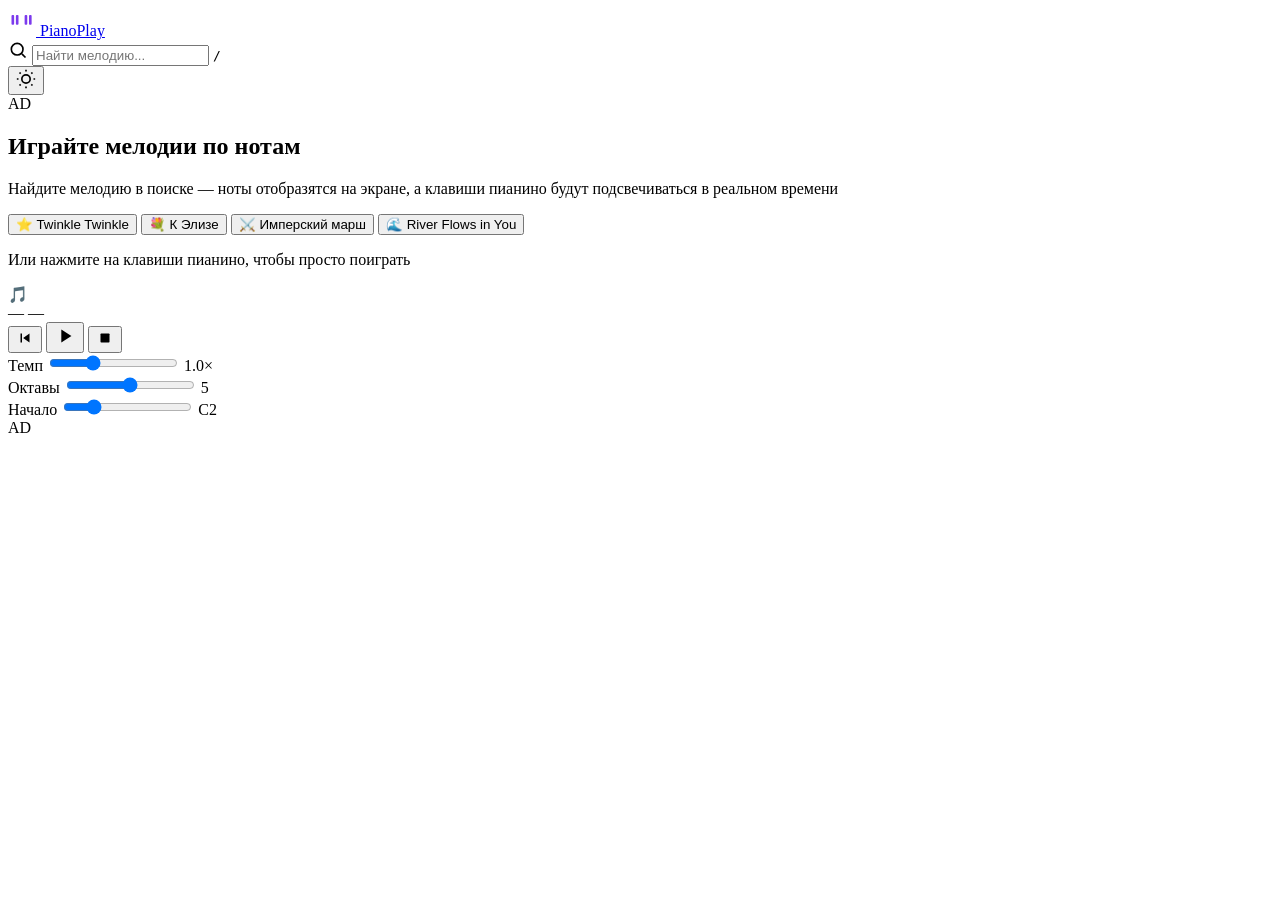
==== commit e7149c86: "Add files via upload" ====
--- a/index.html
+++ b/index.html
@@ -1,729 +1,165 @@
 <!DOCTYPE html>
 <html lang="ru">
 <head>
-<meta charset="UTF-8">
-<meta name="viewport" content="width=device-width, initial-scale=1.0, maximum-scale=1.0, user-scalable=no">
-<title>PianoPlay — Играй по нотам</title>
-<style>
-*{margin:0;padding:0;box-sizing:border-box}
-:root{
-  --bg:#0f0f1a;--surface:#1a1a2e;--surface2:#16213e;--accent:#e94560;
-  --accent2:#0f3460;--text:#eee;--text2:#aaa;--gold:#f5c518;
-  --key-white:#f8f8f8;--key-black:#1a1a1a;
-}
-html,body{height:100%;overflow:hidden}
-body{font-family:'Segoe UI',system-ui,-apple-system,sans-serif;background:var(--bg);color:var(--text);display:flex;flex-direction:column;height:100dvh}
-
-/* Header */
-.header{display:flex;align-items:center;gap:12px;padding:10px 16px;background:var(--surface);border-bottom:1px solid rgba(255,255,255,.06);flex-shrink:0;z-index:100}
-.logo{font-size:1.4rem;font-weight:800;letter-spacing:-1px}
-.logo span{color:var(--accent)}
-.search-box{flex:1;max-width:520px;position:relative;margin:0 auto}
-.search-box input{width:100%;padding:10px 42px 10px 16px;border-radius:24px;border:1px solid rgba(255,255,255,.1);background:var(--bg);color:var(--text);font-size:.95rem;outline:none;transition:border .2s}
-.search-box input:focus{border-color:var(--accent)}
-.search-box input::placeholder{color:var(--text2)}
-.search-icon{position:absolute;right:14px;top:50%;transform:translateY(-50%);color:var(--text2);pointer-events:none}
-.search-results{position:absolute;top:calc(100% + 6px);left:0;right:0;background:var(--surface);border-radius:12px;box-shadow:0 12px 40px rgba(0,0,0,.5);max-height:340px;overflow-y:auto;z-index:200;display:none}
-.search-results.active{display:block}
-.search-item{padding:12px 16px;cursor:pointer;display:flex;align-items:center;gap:12px;transition:background .15s}
-.search-item:hover,.search-item.selected{background:rgba(233,69,96,.12)}
-.search-item .si-icon{width:36px;height:36px;border-radius:8px;background:var(--accent2);display:flex;align-items:center;justify-content:center;font-size:1.1rem;flex-shrink:0}
-.search-item .si-info h4{font-size:.9rem;font-weight:600}
-.search-item .si-info p{font-size:.75rem;color:var(--text2);margin-top:2px}
-
-/* Main layout */
-.main{flex:1;display:flex;overflow:hidden;position:relative}
-.ad-left,.ad-right{width:160px;background:var(--surface);display:flex;align-items:center;justify-content:center;flex-shrink:0;border-right:1px solid rgba(255,255,255,.04);border-left:1px solid rgba(255,255,255,.04);color:var(--text2);font-size:.7rem;text-align:center;padding:12px;opacity:.5}
-.center{flex:1;display:flex;flex-direction:column;overflow:hidden;min-width:0}
-
-/* Now Playing */
-.now-playing{display:none;padding:12px 20px;background:linear-gradient(135deg,var(--surface2),var(--surface));border-bottom:1px solid rgba(255,255,255,.06);flex-shrink:0;align-items:center;gap:16px}
-.now-playing.active{display:flex}
-.np-info{flex:1;min-width:0}
-.np-info h3{font-size:1rem;font-weight:700;white-space:nowrap;overflow:hidden;text-overflow:ellipsis}
-.np-info p{font-size:.8rem;color:var(--text2)}
-.np-controls{display:flex;align-items:center;gap:10px}
-.np-btn{width:40px;height:40px;border-radius:50%;border:none;background:var(--accent);color:#fff;font-size:1.2rem;cursor:pointer;display:flex;align-items:center;justify-content:center;transition:transform .15s,background .15s}
-.np-btn:hover{transform:scale(1.08)}
-.np-btn.stop-btn{background:#444}
-.np-progress{flex:1;min-width:80px;max-width:240px}
-.np-progress input[type=range]{width:100%;accent-color:var(--accent)}
-.np-tempo{display:flex;align-items:center;gap:6px;font-size:.8rem;color:var(--text2)}
-.np-tempo input{width:60px;accent-color:var(--accent)}
-
-/* Note Sheet */
-.note-sheet{flex:1;overflow-y:auto;padding:16px 20px;background:var(--bg);position:relative;min-height:80px}
-.note-sheet-inner{display:flex;flex-wrap:wrap;gap:6px;align-items:flex-start;justify-content:center}
-.note-block{padding:6px 12px;border-radius:8px;background:var(--surface);font-size:.85rem;font-weight:600;transition:all .2s;border:2px solid transparent;min-width:44px;text-align:center}
-.note-block.active{background:var(--accent);color:#fff;border-color:var(--accent);transform:scale(1.12);box-shadow:0 0 16px rgba(233,69,96,.4)}
-.note-block.played{background:var(--surface2);border-color:var(--accent2);opacity:.7}
-.note-block.rest{background:transparent;border:2px dashed rgba(255,255,255,.1);color:var(--text2);font-style:italic}
-.sheet-placeholder{text-align:center;padding:40px 20px;color:var(--text2)}
-.sheet-placeholder h2{font-size:1.3rem;margin-bottom:8px}
-.sheet-placeholder p{font-size:.9rem;line-height:1.5}
-
-/* Piano Container */
-.piano-container{flex-shrink:0;background:var(--surface);border-top:1px solid rgba(255,255,255,.08);padding:0;position:relative}
-.octave-slider{display:flex;align-items:center;gap:8px;padding:8px 16px;background:var(--surface2);border-top:1px solid rgba(255,255,255,.04)}
-.octave-slider label{font-size:.75rem;color:var(--text2);white-space:nowrap}
-.octave-slider input[type=range]{flex:1;accent-color:var(--accent)}
-.octave-slider .octave-info{font-size:.75rem;color:var(--gold);font-weight:600;min-width:60px;text-align:right}
-.piano-scroll{overflow-x:auto;overflow-y:hidden;-webkit-overflow-scrolling:touch;cursor:grab;position:relative}
-.piano-scroll:active{cursor:grabbing}
-.piano-scroll::-webkit-scrollbar{height:6px}
-.piano-scroll::-webkit-scrollbar-track{background:var(--surface2)}
-.piano-scroll::-webkit-scrollbar-thumb{background:var(--accent2);border-radius:3px}
-.piano{display:flex;position:relative;padding:0;height:var(--piano-h,180px);user-select:none;-webkit-user-select:none}
-.key{position:relative;border:1px solid rgba(0,0,0,.15);cursor:pointer;transition:background .08s,box-shadow .08s;display:flex;flex-direction:column;justify-content:flex-end;align-items:center;padding-bottom:8px}
-.key.white{width:var(--wk-w,48px);height:100%;background:linear-gradient(180deg,#e8e8e8 0%,var(--key-white) 20%);border-radius:0 0 6px 6px;z-index:1;flex-shrink:0}
-.key.white:active,.key.white.pressed{background:linear-gradient(180deg,#d0d0d0,#e0e0e0);box-shadow:inset 0 2px 6px rgba(0,0,0,.15)}
-.key.white.highlight{background:linear-gradient(180deg,rgba(233,69,96,.3),rgba(233,69,96,.5))!important;box-shadow:0 0 20px rgba(233,69,96,.5)}
-.key.black{width:var(--bk-w,30px);height:62%;background:linear-gradient(180deg,#333,var(--key-black));border-radius:0 0 4px 4px;position:absolute;z-index:2;box-shadow:0 4px 8px rgba(0,0,0,.4)}
-.key.black:active,.key.black.pressed{background:linear-gradient(180deg,#222,#333);box-shadow:0 2px 4px rgba(0,0,0,.3)}
-.key.black.highlight{background:linear-gradient(180deg,rgba(233,69,96,.7),rgba(233,69,96,.9))!important;box-shadow:0 0 20px rgba(233,69,96,.5)}
-.key .key-label{font-size:9px;color:rgba(0,0,0,.45);font-weight:600;pointer-events:none}
-.key.black .key-label{color:rgba(255,255,255,.6)}
-
-/* Mobile */
-@media(max-width:900px){
-  .ad-left,.ad-right{display:none}
-  .header{padding:8px 10px;gap:8px}
-  .logo{font-size:1.1rem}
-}
-@media(max-width:600px){
-  .header{flex-wrap:wrap}
-  .search-box{max-width:100%;order:3;flex-basis:100%}
-  .np-progress{display:none}
-  .note-sheet{padding:10px 12px}
-  :root{--wk-w:36px;--bk-w:22px;--piano-h:140px}
-}
-
-/* Scrollbar */
-::-webkit-scrollbar{width:5px}
-::-webkit-scrollbar-track{background:var(--bg)}
-::-webkit-scrollbar-thumb{background:#333;border-radius:3px}
-
-/* Animations */
-@keyframes pulse{0%,100%{opacity:1}50%{opacity:.6}}
-.now-playing.active .np-info h3{animation:pulse 2s ease-in-out infinite}
-</style>
+  <meta charset="UTF-8">
+  <meta name="viewport" content="width=device-width, initial-scale=1.0, maximum-scale=1.0, user-scalable=no">
+  <title>PianoPlay</title>
+  <link rel="preconnect" href="https://fonts.googleapis.com">
+  <link rel="preconnect" href="https://fonts.gstatic.com" crossorigin>
+  <link href="https://fonts.googleapis.com/css2?family=Inter:wght@300;400;500;600;700;800;900&display=swap" rel="stylesheet">
+  <link rel="stylesheet" href="css/style.css">
 </head>
 <body>
 
-<!-- Header -->
-<div class="header">
-  <div class="logo">Piano<span>Play</span></div>
-  <div class="search-box">
-    <input type="text" id="searchInput" placeholder="Поиск мелодии... (например: Лунная соната)" autocomplete="off">
-    <div class="search-icon">
-      <svg width="18" height="18" viewBox="0 0 24 24" fill="none" stroke="currentColor" stroke-width="2"><circle cx="11" cy="11" r="8"/><path d="m21 21-4.35-4.35"/></svg>
-    </div>
-    <div class="search-results" id="searchResults"></div>
+  <!-- Ambient background blobs -->
+  <div class="ambient">
+    <div class="blob blob-1"></div>
+    <div class="blob blob-2"></div>
+    <div class="blob blob-3"></div>
   </div>
-</div>
 
-<!-- Main -->
-<div class="main">
-  <div class="ad-left">Реклама</div>
-  <div class="center">
+  <!-- Header -->
+  <header class="header">
+    <a href="#" class="logo" onclick="location.reload(); return false;">
+      <svg class="logo-icon" viewBox="0 0 32 32" width="28" height="28">
+        <rect x="2" y="8" width="4" height="18" rx="1" fill="#fff"/>
+        <rect x="7" y="8" width="4" height="18" rx="1" fill="#fff"/>
+        <rect x="12" y="8" width="4" height="18" rx="1" fill="#fff"/>
+        <rect x="17" y="8" width="4" height="18" rx="1" fill="#fff"/>
+        <rect x="22" y="8" width="4" height="18" rx="1" fill="#fff"/>
+        <rect x="4" y="8" width="3" height="11" rx="1" fill="#7c3aed"/>
+        <rect x="9" y="8" width="3" height="11" rx="1" fill="#7c3aed"/>
+        <rect x="19" y="8" width="3" height="11" rx="1" fill="#7c3aed"/>
+        <rect x="24" y="8" width="3" height="11" rx="1" fill="#7c3aed"/>
+      </svg>
+      <span class="logo-text">Piano<span class="logo-accent">Play</span></span>
+    </a>
 
-    <!-- Now Playing -->
-    <div class="now-playing" id="nowPlaying">
-      <div class="np-info">
-        <h3 id="npTitle">—</h3>
-        <p id="npArtist">—</p>
+    <div class="search-wrapper">
+      <div class="search-box" id="searchBox">
+        <svg class="search-icon" viewBox="0 0 24 24" width="20" height="20" fill="none" stroke="currentColor" stroke-width="2">
+          <circle cx="11" cy="11" r="7"/>
+          <path d="M21 21l-4.35-4.35"/>
+        </svg>
+        <input type="text" id="searchInput" placeholder="Найти мелодию..." autocomplete="off" spellcheck="false">
+        <kbd class="search-hint" id="searchHint">/</kbd>
       </div>
-      <div class="np-controls">
-        <button class="np-btn stop-btn" onclick="stopSong()" title="Стоп">■</button>
-        <button class="np-btn" id="playPauseBtn" onclick="togglePlayPause()" title="Пауза">⏸</button>
-      </div>
-      <div class="np-tempo">
-        <label>Темп:</label>
-        <input type="range" id="tempoSlider" min="0.3" max="2.5" step="0.1" value="1">
-        <span id="tempoValue">1.0x</span>
+      <div class="search-dropdown" id="searchDropdown">
+        <div class="search-dropdown-inner" id="searchResults"></div>
       </div>
     </div>
 
-    <!-- Note Sheet -->
-    <div class="note-sheet" id="noteSheet">
-      <div class="sheet-placeholder">
-        <h2>Добро пожаловать в PianoPlay!</h2>
-        <p>Введите название мелодии в поиске выше.<br>Ноты появятся здесь, а клавиши будут подсвечиваться при воспроизведении.</p>
+    <button class="header-btn" id="themeToggle" title="Тема">
+      <svg viewBox="0 0 24 24" width="20" height="20" fill="none" stroke="currentColor" stroke-width="2">
+        <circle cx="12" cy="12" r="5"/><path d="M12 1v2M12 21v2M4.22 4.22l1.42 1.42M18.36 18.36l1.42 1.42M1 12h2M21 12h2M4.22 19.78l1.42-1.42M18.36 5.64l1.42-1.42"/>
+      </svg>
+    </button>
+  </header>
+
+  <!-- Main content area -->
+  <main class="main-layout">
+
+    <!-- Left ad slot -->
+    <aside class="ad-slot ad-left">
+      <div class="ad-placeholder">
+        <span>AD</span>
       </div>
-    </div>
+    </aside>
 
-    <!-- Octave Slider -->
-    <div class="octave-slider">
-      <label>Октавы:</label>
-      <input type="range" id="octaveRange" min="2" max="8" step="1" value="4">
-      <span class="octave-info" id="octaveInfo">4 октавы</span>
-    </div>
+    <!-- Center content -->
+    <section class="content">
 
-    <!-- Piano -->
-    <div class="piano-container">
-      <div class="piano-scroll" id="pianoScroll">
-        <div class="piano" id="piano"></div>
+      <!-- Welcome / empty state -->
+      <div class="welcome-screen" id="welcomeScreen">
+        <div class="welcome-inner">
+          <div class="welcome-keys">
+            <div class="wk wk-1"></div>
+            <div class="wk wk-2"></div>
+            <div class="wk wk-3"></div>
+            <div class="wk wk-b wk-b1"></div>
+            <div class="wk wk-b wk-b2"></div>
+          </div>
+          <h1 class="welcome-title">Играйте мелодии <span>по нотам</span></h1>
+          <p class="welcome-desc">Найдите мелодию в поиске — ноты отобразятся на экране, а клавиши пианино будут подсвечиваться в реальном времени</p>
+          <div class="welcome-tags">
+            <button class="tag" onclick="selectSong(3)">⭐ Twinkle Twinkle</button>
+            <button class="tag" onclick="selectSong(2)">💐 К Элизе</button>
+            <button class="tag" onclick="selectSong(14)">⚔️ Имперский марш</button>
+            <button class="tag" onclick="selectSong(15)">🌊 River Flows in You</button>
+          </div>
+          <p class="welcome-hint">Или нажмите на клавиши пианино, чтобы просто поиграть</p>
+        </div>
       </div>
-    </div>
 
-  </div>
-  <div class="ad-right">Реклама</div>
-</div>
+      <!-- Player bar (shown when song is active) -->
+      <div class="player" id="player">
+        <div class="player-track">
+          <div class="player-icon" id="playerIcon">🎵</div>
+          <div class="player-info">
+            <span class="player-title" id="playerTitle">—</span>
+            <span class="player-artist" id="playerArtist">—</span>
+          </div>
+        </div>
+        <div class="player-controls">
+          <button class="ctrl-btn" id="restartBtn" onclick="restartSong()" title="Сначала">
+            <svg viewBox="0 0 24 24" width="18" height="18" fill="currentColor"><path d="M6 6h2v12H6zm3.5 6 8.5 6V6z"/></svg>
+          </button>
+          <button class="ctrl-btn ctrl-main" id="playPauseBtn" onclick="togglePlayPause()" title="Play/Pause">
+            <svg class="icon-play" viewBox="0 0 24 24" width="22" height="22" fill="currentColor"><path d="M8 5v14l11-7z"/></svg>
+            <svg class="icon-pause" viewBox="0 0 24 24" width="22" height="22" fill="currentColor" style="display:none"><path d="M6 4h4v16H6zM14 4h4v16h-4z"/></svg>
+          </button>
+          <button class="ctrl-btn" id="stopBtn" onclick="stopSong()" title="Стоп">
+            <svg viewBox="0 0 24 24" width="18" height="18" fill="currentColor"><rect x="6" y="6" width="12" height="12" rx="1"/></svg>
+          </button>
+        </div>
+        <div class="player-tempo">
+          <span class="tempo-label">Темп</span>
+          <input type="range" id="tempoSlider" class="tempo-range" min="0.3" max="2.5" step="0.05" value="1">
+          <span class="tempo-value" id="tempoValue">1.0×</span>
+        </div>
+        <div class="player-progress">
+          <div class="progress-bar" id="progressBar"></div>
+        </div>
+      </div>
 
-<script>
-// ====== Audio Engine (Web Audio API) ======
-const AudioCtx = window.AudioContext || window.webkitAudioContext;
-let audioCtx = null;
-function ensureAudio() {
-  if (!audioCtx) audioCtx = new AudioCtx();
-  if (audioCtx.state === 'suspended') audioCtx.resume();
-}
+      <!-- Note sheet -->
+      <div class="note-sheet" id="noteSheet">
+        <div class="note-sheet-scroll" id="noteSheetScroll"></div>
+      </div>
 
-function noteFrequency(note) {
-  const noteMap = {C:0,'C#':1,Db:1,D:2,'D#':3,Eb:3,E:4,F:5,'F#':6,Gb:6,G:7,'G#':8,Ab:8,A:9,'A#':10,Bb:10,B:11};
-  const match = note.match(/^([A-Ga-g]#?b?)(\d)$/);
-  if (!match) return 440;
-  const semitone = noteMap[match[1].charAt(0).toUpperCase() + match[1].slice(1)];
-  const octave = parseInt(match[2]);
-  return 440 * Math.pow(2, (semitone - 9 + (octave - 4) * 12) / 12);
-}
+      <!-- Piano section -->
+      <div class="piano-section">
+        <div class="piano-toolbar">
+          <div class="octave-control">
+            <label>Октавы</label>
+            <input type="range" id="octaveRange" min="2" max="8" step="1" value="5">
+            <span class="octave-value" id="octaveValue">5</span>
+          </div>
+          <div class="octave-control">
+            <label>Начало</label>
+            <input type="range" id="startOctave" min="1" max="6" step="1" value="2">
+            <span class="octave-value" id="startOctaveValue">C2</span>
+          </div>
+        </div>
+        <div class="piano-viewport" id="pianoViewport">
+          <div class="piano" id="piano"></div>
+        </div>
+      </div>
 
-function playNote(note, duration = 0.5) {
-  ensureAudio();
-  const freq = noteFrequency(note);
-  const now = audioCtx.currentTime;
+    </section>
 
-  const osc1 = audioCtx.createOscillator();
-  const osc2 = audioCtx.createOscillator();
-  const gain = audioCtx.createGain();
-  const filter = audioCtx.createBiquadFilter();
+    <!-- Right ad slot -->
+    <aside class="ad-slot ad-right">
+      <div class="ad-placeholder">
+        <span>AD</span>
+      </div>
+    </aside>
 
-  osc1.type = 'triangle';
-  osc1.frequency.setValueAtTime(freq, now);
-  osc2.type = 'sine';
-  osc2.frequency.setValueAtTime(freq, now);
+  </main>
 
-  filter.type = 'lowpass';
-  filter.frequency.setValueAtTime(3000, now);
-  filter.frequency.exponentialRampToValueAtTime(800, now + duration);
-
-  gain.gain.setValueAtTime(0, now);
-  gain.gain.linearRampToValueAtTime(0.35, now + 0.01);
-  gain.gain.exponentialRampToValueAtTime(0.15, now + duration * 0.3);
-  gain.gain.exponentialRampToValueAtTime(0.001, now + duration);
-
-  osc1.connect(filter);
-  osc2.connect(filter);
-  filter.connect(gain);
-  gain.connect(audioCtx.destination);
-
-  osc1.start(now);
-  osc2.start(now);
-  osc1.stop(now + duration + 0.05);
-  osc2.stop(now + duration + 0.05);
-}
-
-// ====== Piano Keyboard ======
-const NOTES = ['C','C#','D','D#','E','F','F#','G','G#','A','A#','B'];
-const BLACK_SET = new Set([1,3,6,8,10]);
-let currentOctaves = 4;
-let startOctave = 2;
-
-function buildPiano() {
-  const piano = document.getElementById('piano');
-  piano.innerHTML = '';
-  const totalOctaves = currentOctaves;
-  let whiteIndex = 0;
-  const whiteW = parseFloat(getComputedStyle(document.documentElement).getPropertyValue('--wk-w')) || 48;
-  const blackW = parseFloat(getComputedStyle(document.documentElement).getPropertyValue('--bk-w')) || 30;
-
-  for (let oct = startOctave; oct < startOctave + totalOctaves; oct++) {
-    for (let n = 0; n < 12; n++) {
-      const noteName = NOTES[n] + oct;
-      const isBlack = BLACK_SET.has(n);
-      if (isBlack) {
-        const key = document.createElement('div');
-        key.className = 'key black';
-        key.dataset.note = noteName;
-        const offset = whiteIndex * whiteW - blackW / 2;
-        key.style.left = offset + 'px';
-        const lbl = document.createElement('span');
-        lbl.className = 'key-label';
-        lbl.textContent = NOTES[n];
-        key.appendChild(lbl);
-        key.addEventListener('pointerdown', e => { e.preventDefault(); onKeyPress(noteName); });
-        piano.appendChild(key);
-      } else {
-        const key = document.createElement('div');
-        key.className = 'key white';
-        key.dataset.note = noteName;
-        const lbl = document.createElement('span');
-        lbl.className = 'key-label';
-        lbl.textContent = noteName;
-        key.appendChild(lbl);
-        key.addEventListener('pointerdown', e => { e.preventDefault(); onKeyPress(noteName); });
-        piano.appendChild(key);
-        whiteIndex++;
-      }
-    }
-  }
-  const lastC = 'C' + (startOctave + totalOctaves);
-  const lk = document.createElement('div');
-  lk.className = 'key white';
-  lk.dataset.note = lastC;
-  const ll = document.createElement('span');
-  ll.className = 'key-label';
-  ll.textContent = lastC;
-  lk.appendChild(ll);
-  lk.addEventListener('pointerdown', e => { e.preventDefault(); onKeyPress(lastC); });
-  piano.appendChild(lk);
-  whiteIndex++;
-
-  piano.style.width = (whiteIndex * whiteW) + 'px';
-}
-
-function onKeyPress(note) {
-  playNote(note, 0.6);
-  highlightKey(note, 300);
-}
-
-function highlightKey(note, dur) {
-  const key = document.querySelector(`.key[data-note="${note}"]`);
-  if (key) {
-    key.classList.add('highlight');
-    setTimeout(() => key.classList.remove('highlight'), dur);
-  }
-}
-
-function scrollToKey(note) {
-  const key = document.querySelector(`.key[data-note="${note}"]`);
-  const scroll = document.getElementById('pianoScroll');
-  if (key && scroll) {
-    const keyRect = key.getBoundingClientRect();
-    const scrollRect = scroll.getBoundingClientRect();
-    const offset = key.offsetLeft - scroll.offsetWidth / 2 + key.offsetWidth / 2;
-    scroll.scrollTo({ left: offset, behavior: 'smooth' });
-  }
-}
-
-document.getElementById('octaveRange').addEventListener('input', e => {
-  currentOctaves = parseInt(e.target.value);
-  document.getElementById('octaveInfo').textContent = currentOctaves + ' октав';
-  buildPiano();
-});
-
-// Drag scroll for piano
-(function() {
-  const el = document.getElementById('pianoScroll');
-  let isDown = false, startX, scrollLeft;
-  el.addEventListener('mousedown', e => {
-    if (e.target.classList.contains('key')) return;
-    isDown = true; startX = e.pageX - el.offsetLeft; scrollLeft = el.scrollLeft;
-  });
-  el.addEventListener('mouseleave', () => isDown = false);
-  el.addEventListener('mouseup', () => isDown = false);
-  el.addEventListener('mousemove', e => {
-    if (!isDown) return; e.preventDefault();
-    el.scrollLeft = scrollLeft - (e.pageX - el.offsetLeft - startX);
-  });
-})();
-
-// ====== Song Database ======
-const SONGS = [
-  {
-    id: 1, title: "Лунная соната", artist: "Бетховен", icon: "🌙",
-    notes: [
-      {n:"G#3",d:0.8},{n:"C#4",d:0.8},{n:"E4",d:0.8},
-      {n:"G#3",d:0.8},{n:"C#4",d:0.8},{n:"E4",d:0.8},
-      {n:"G#3",d:0.8},{n:"C#4",d:0.8},{n:"E4",d:0.8},
-      {n:"G#3",d:0.8},{n:"C#4",d:0.8},{n:"E4",d:0.8},
-      {n:"A3",d:0.8},{n:"C#4",d:0.8},{n:"E4",d:0.8},
-      {n:"A3",d:0.8},{n:"C#4",d:0.8},{n:"E4",d:0.8},
-      {n:"A3",d:0.8},{n:"C#4",d:0.8},{n:"E4",d:0.8},
-      {n:"A3",d:0.8},{n:"C#4",d:0.8},{n:"E4",d:0.8},
-      {n:"G#3",d:0.8},{n:"B3",d:0.8},{n:"E4",d:0.8},
-      {n:"G#3",d:0.8},{n:"B3",d:0.8},{n:"E4",d:0.8},
-      {n:"G#3",d:0.8},{n:"B3",d:0.8},{n:"E4",d:0.8},
-      {n:"G#3",d:0.8},{n:"B3",d:0.8},{n:"E4",d:0.8},
-    ]
-  },
-  {
-    id: 2, title: "К Элизе", artist: "Бетховен", icon: "💐",
-    notes: [
-      {n:"E5",d:0.3},{n:"D#5",d:0.3},{n:"E5",d:0.3},{n:"D#5",d:0.3},{n:"E5",d:0.3},
-      {n:"B4",d:0.3},{n:"D5",d:0.3},{n:"C5",d:0.3},{n:"A4",d:0.6},
-      {n:"REST",d:0.3},{n:"C4",d:0.3},{n:"E4",d:0.3},{n:"A4",d:0.6},
-      {n:"REST",d:0.3},{n:"E4",d:0.3},{n:"G#4",d:0.3},{n:"B4",d:0.6},
-      {n:"REST",d:0.3},{n:"E4",d:0.3},{n:"E5",d:0.3},{n:"D#5",d:0.3},
-      {n:"E5",d:0.3},{n:"D#5",d:0.3},{n:"E5",d:0.3},{n:"B4",d:0.3},
-      {n:"D5",d:0.3},{n:"C5",d:0.3},{n:"A4",d:0.6},
-      {n:"REST",d:0.3},{n:"C4",d:0.3},{n:"E4",d:0.3},{n:"A4",d:0.6},
-      {n:"REST",d:0.3},{n:"E4",d:0.3},{n:"C5",d:0.3},{n:"B4",d:0.6},
-    ]
-  },
-  {
-    id: 3, title: "Twinkle Twinkle Little Star", artist: "Детская", icon: "⭐",
-    notes: [
-      {n:"C4",d:0.5},{n:"C4",d:0.5},{n:"G4",d:0.5},{n:"G4",d:0.5},
-      {n:"A4",d:0.5},{n:"A4",d:0.5},{n:"G4",d:1.0},
-      {n:"F4",d:0.5},{n:"F4",d:0.5},{n:"E4",d:0.5},{n:"E4",d:0.5},
-      {n:"D4",d:0.5},{n:"D4",d:0.5},{n:"C4",d:1.0},
-      {n:"G4",d:0.5},{n:"G4",d:0.5},{n:"F4",d:0.5},{n:"F4",d:0.5},
-      {n:"E4",d:0.5},{n:"E4",d:0.5},{n:"D4",d:1.0},
-      {n:"G4",d:0.5},{n:"G4",d:0.5},{n:"F4",d:0.5},{n:"F4",d:0.5},
-      {n:"E4",d:0.5},{n:"E4",d:0.5},{n:"D4",d:1.0},
-      {n:"C4",d:0.5},{n:"C4",d:0.5},{n:"G4",d:0.5},{n:"G4",d:0.5},
-      {n:"A4",d:0.5},{n:"A4",d:0.5},{n:"G4",d:1.0},
-      {n:"F4",d:0.5},{n:"F4",d:0.5},{n:"E4",d:0.5},{n:"E4",d:0.5},
-      {n:"D4",d:0.5},{n:"D4",d:0.5},{n:"C4",d:1.0},
-    ]
-  },
-  {
-    id: 4, title: "Happy Birthday", artist: "Традиционная", icon: "🎂",
-    notes: [
-      {n:"G3",d:0.35},{n:"G3",d:0.35},{n:"A3",d:0.7},{n:"G3",d:0.7},
-      {n:"C4",d:0.7},{n:"B3",d:1.2},
-      {n:"G3",d:0.35},{n:"G3",d:0.35},{n:"A3",d:0.7},{n:"G3",d:0.7},
-      {n:"D4",d:0.7},{n:"C4",d:1.2},
-      {n:"G3",d:0.35},{n:"G3",d:0.35},{n:"G4",d:0.7},{n:"E4",d:0.7},
-      {n:"C4",d:0.7},{n:"B3",d:0.7},{n:"A3",d:1.2},
-      {n:"F4",d:0.35},{n:"F4",d:0.35},{n:"E4",d:0.7},{n:"C4",d:0.7},
-      {n:"D4",d:0.7},{n:"C4",d:1.2},
-    ]
-  },
-  {
-    id: 5, title: "Ode to Joy", artist: "Бетховен", icon: "🎵",
-    notes: [
-      {n:"E4",d:0.5},{n:"E4",d:0.5},{n:"F4",d:0.5},{n:"G4",d:0.5},
-      {n:"G4",d:0.5},{n:"F4",d:0.5},{n:"E4",d:0.5},{n:"D4",d:0.5},
-      {n:"C4",d:0.5},{n:"C4",d:0.5},{n:"D4",d:0.5},{n:"E4",d:0.5},
-      {n:"E4",d:0.75},{n:"D4",d:0.25},{n:"D4",d:1.0},
-      {n:"E4",d:0.5},{n:"E4",d:0.5},{n:"F4",d:0.5},{n:"G4",d:0.5},
-      {n:"G4",d:0.5},{n:"F4",d:0.5},{n:"E4",d:0.5},{n:"D4",d:0.5},
-      {n:"C4",d:0.5},{n:"C4",d:0.5},{n:"D4",d:0.5},{n:"E4",d:0.5},
-      {n:"D4",d:0.75},{n:"C4",d:0.25},{n:"C4",d:1.0},
-    ]
-  },
-  {
-    id: 6, title: "Jingle Bells", artist: "Рождественская", icon: "🎄",
-    notes: [
-      {n:"E4",d:0.4},{n:"E4",d:0.4},{n:"E4",d:0.8},
-      {n:"E4",d:0.4},{n:"E4",d:0.4},{n:"E4",d:0.8},
-      {n:"E4",d:0.4},{n:"G4",d:0.4},{n:"C4",d:0.4},{n:"D4",d:0.4},
-      {n:"E4",d:1.2},
-      {n:"F4",d:0.4},{n:"F4",d:0.4},{n:"F4",d:0.4},{n:"F4",d:0.4},
-      {n:"F4",d:0.4},{n:"E4",d:0.4},{n:"E4",d:0.4},{n:"E4",d:0.2},{n:"E4",d:0.2},
-      {n:"E4",d:0.4},{n:"D4",d:0.4},{n:"D4",d:0.4},{n:"E4",d:0.4},
-      {n:"D4",d:0.8},{n:"G4",d:0.8},
-    ]
-  },
-  {
-    id: 7, title: "Калинка", artist: "Русская народная", icon: "🫐",
-    notes: [
-      {n:"E4",d:0.4},{n:"E4",d:0.4},{n:"E4",d:0.4},{n:"E4",d:0.4},
-      {n:"A4",d:0.8},{n:"G4",d:0.4},{n:"F4",d:0.4},
-      {n:"E4",d:0.8},{n:"D4",d:0.4},{n:"E4",d:0.4},
-      {n:"F4",d:0.4},{n:"E4",d:0.4},{n:"D4",d:0.4},{n:"C4",d:0.4},
-      {n:"D4",d:0.8},{n:"E4",d:0.8},
-      {n:"A3",d:0.4},{n:"B3",d:0.4},{n:"C4",d:0.4},{n:"D4",d:0.4},
-      {n:"E4",d:0.8},{n:"E4",d:0.8},
-    ]
-  },
-  {
-    id: 8, title: "Canon in D", artist: "Пахельбель", icon: "🎻",
-    notes: [
-      {n:"F#5",d:0.5},{n:"E5",d:0.5},{n:"D5",d:0.5},{n:"C#5",d:0.5},
-      {n:"B4",d:0.5},{n:"A4",d:0.5},{n:"B4",d:0.5},{n:"C#5",d:0.5},
-      {n:"D5",d:0.5},{n:"C#5",d:0.5},{n:"B4",d:0.5},{n:"A4",d:0.5},
-      {n:"G4",d:0.5},{n:"F#4",d:0.5},{n:"G4",d:0.5},{n:"A4",d:0.5},
-      {n:"F#4",d:0.5},{n:"G4",d:0.5},{n:"A4",d:0.25},{n:"G4",d:0.25},
-      {n:"F#4",d:0.5},{n:"E4",d:0.5},{n:"D4",d:0.5},{n:"E4",d:0.5},
-      {n:"F#4",d:0.5},{n:"E4",d:0.25},{n:"D4",d:0.25},{n:"E4",d:0.5},
-      {n:"F#4",d:0.5},{n:"G4",d:0.5},{n:"A4",d:0.5},
-    ]
-  },
-  {
-    id: 9, title: "Турецкий марш", artist: "Моцарт", icon: "🎼",
-    notes: [
-      {n:"B4",d:0.2},{n:"A4",d:0.2},{n:"G#4",d:0.2},{n:"A4",d:0.2},
-      {n:"C5",d:0.5},{n:"REST",d:0.2},{n:"D5",d:0.2},{n:"C5",d:0.2},
-      {n:"B4",d:0.2},{n:"C5",d:0.2},{n:"E5",d:0.5},{n:"REST",d:0.2},
-      {n:"F5",d:0.2},{n:"E5",d:0.2},{n:"D#5",d:0.2},{n:"E5",d:0.2},
-      {n:"B5",d:0.2},{n:"A5",d:0.2},{n:"G#5",d:0.2},{n:"A5",d:0.2},
-      {n:"B5",d:0.2},{n:"A5",d:0.2},{n:"G#5",d:0.2},{n:"A5",d:0.2},
-      {n:"C6",d:0.8},
-    ]
-  },
-  {
-    id: 10, title: "Собачий вальс", artist: "Популярная", icon: "🐶",
-    notes: [
-      {n:"F#4",d:0.3},{n:"G4",d:0.3},{n:"F#4",d:0.3},{n:"D4",d:0.6},
-      {n:"REST",d:0.2},{n:"F#4",d:0.3},{n:"G4",d:0.3},{n:"F#4",d:0.3},{n:"D4",d:0.6},
-      {n:"REST",d:0.2},{n:"D4",d:0.3},{n:"F#4",d:0.3},{n:"A4",d:0.3},{n:"G4",d:0.6},
-      {n:"F#4",d:0.3},{n:"E4",d:0.3},{n:"D4",d:0.3},
-      {n:"F#4",d:0.3},{n:"G4",d:0.3},{n:"F#4",d:0.3},{n:"D4",d:0.6},
-      {n:"REST",d:0.2},{n:"F#4",d:0.3},{n:"G4",d:0.3},{n:"F#4",d:0.3},{n:"D4",d:0.6},
-      {n:"REST",d:0.2},{n:"A4",d:0.3},{n:"G4",d:0.3},{n:"F#4",d:0.3},{n:"E4",d:0.3},{n:"D4",d:0.6},
-    ]
-  },
-  {
-    id: 11, title: "Катюша", artist: "Русская военная", icon: "🌸",
-    notes: [
-      {n:"D4",d:0.5},{n:"F4",d:0.5},{n:"A4",d:0.5},{n:"A4",d:0.25},{n:"G4",d:0.25},
-      {n:"A4",d:0.5},{n:"F4",d:0.75},{n:"REST",d:0.25},
-      {n:"E4",d:0.5},{n:"G4",d:0.5},{n:"F4",d:0.5},{n:"F4",d:0.25},{n:"E4",d:0.25},
-      {n:"F4",d:0.5},{n:"D4",d:0.75},{n:"REST",d:0.25},
-      {n:"D4",d:0.5},{n:"F4",d:0.5},{n:"A4",d:0.5},{n:"A4",d:0.25},{n:"G4",d:0.25},
-      {n:"A4",d:0.5},{n:"C5",d:0.5},{n:"A#4",d:0.5},{n:"A4",d:0.5},
-      {n:"G4",d:0.5},{n:"F4",d:0.5},{n:"E4",d:0.5},{n:"D4",d:0.75},
-    ]
-  },
-  {
-    id: 12, title: "Марсельеза", artist: "Французский гимн", icon: "🇫🇷",
-    notes: [
-      {n:"C4",d:0.35},{n:"C4",d:0.35},{n:"C4",d:0.35},{n:"F4",d:0.7},
-      {n:"F4",d:0.7},{n:"G4",d:0.7},{n:"G4",d:0.7},
-      {n:"C5",d:0.5},{n:"A4",d:0.5},{n:"F4",d:0.5},{n:"A4",d:0.5},
-      {n:"G4",d:1.0},{n:"REST",d:0.3},
-      {n:"G4",d:0.35},{n:"A4",d:0.35},{n:"G4",d:0.35},{n:"F4",d:0.7},
-      {n:"E4",d:0.5},{n:"F4",d:0.5},{n:"G4",d:1.0},
-    ]
-  },
-  {
-    id: 13, title: "Токката ре минор", artist: "Бах", icon: "⛪",
-    notes: [
-      {n:"A5",d:0.15},{n:"G5",d:0.15},{n:"A5",d:0.6},
-      {n:"G5",d:0.15},{n:"F5",d:0.15},{n:"E5",d:0.15},{n:"D5",d:0.15},
-      {n:"C#5",d:0.3},{n:"D5",d:0.8},
-      {n:"REST",d:0.3},
-      {n:"A4",d:0.15},{n:"G4",d:0.15},{n:"A4",d:0.6},
-      {n:"E4",d:0.15},{n:"F4",d:0.15},{n:"C#4",d:0.15},{n:"D4",d:0.6},
-      {n:"REST",d:0.3},
-      {n:"A3",d:0.15},{n:"G3",d:0.15},{n:"A3",d:0.6},
-      {n:"E3",d:0.15},{n:"F3",d:0.15},{n:"C#3",d:0.15},{n:"D3",d:1.0},
-    ]
-  },
-  {
-    id: 14, title: "Имперский марш", artist: "Звёздные войны", icon: "⚔️",
-    notes: [
-      {n:"G3",d:0.5},{n:"G3",d:0.5},{n:"G3",d:0.5},
-      {n:"D#3",d:0.35},{n:"A#3",d:0.15},{n:"G3",d:0.5},
-      {n:"D#3",d:0.35},{n:"A#3",d:0.15},{n:"G3",d:1.0},
-      {n:"D4",d:0.5},{n:"D4",d:0.5},{n:"D4",d:0.5},
-      {n:"D#4",d:0.35},{n:"A#3",d:0.15},{n:"F#3",d:0.5},
-      {n:"D#3",d:0.35},{n:"A#3",d:0.15},{n:"G3",d:1.0},
-    ]
-  },
-  {
-    id: 15, title: "River Flows in You", artist: "Yiruma", icon: "🌊",
-    notes: [
-      {n:"F#4",d:0.25},{n:"G#4",d:0.25},{n:"A4",d:0.25},{n:"G#4",d:0.25},
-      {n:"F#4",d:0.25},{n:"E4",d:0.25},{n:"F#4",d:0.5},{n:"B3",d:0.5},
-      {n:"REST",d:0.25},{n:"E4",d:0.25},{n:"F#4",d:0.25},{n:"E4",d:0.25},
-      {n:"C#4",d:0.5},{n:"E4",d:0.5},{n:"F#4",d:0.5},
-      {n:"F#4",d:0.25},{n:"G#4",d:0.25},{n:"A4",d:0.25},{n:"G#4",d:0.25},
-      {n:"F#4",d:0.25},{n:"E4",d:0.25},{n:"F#4",d:0.5},{n:"B3",d:0.5},
-      {n:"REST",d:0.25},{n:"E4",d:0.25},{n:"C#4",d:0.5},{n:"B3",d:0.75},
-    ]
-  },
-  {
-    id: 16, title: "Лебединое озеро", artist: "Чайковский", icon: "🦢",
-    notes: [
-      {n:"A4",d:0.5},{n:"B4",d:0.25},{n:"C5",d:0.25},{n:"D5",d:0.5},{n:"E5",d:0.25},{n:"D5",d:0.25},
-      {n:"C5",d:0.5},{n:"B4",d:0.5},{n:"A4",d:0.75},{n:"REST",d:0.25},
-      {n:"A4",d:0.5},{n:"B4",d:0.25},{n:"C5",d:0.25},{n:"D5",d:0.5},{n:"E5",d:0.25},{n:"D5",d:0.25},
-      {n:"C5",d:0.5},{n:"B4",d:0.5},{n:"A4",d:0.75},{n:"REST",d:0.25},
-      {n:"E5",d:0.5},{n:"F5",d:0.25},{n:"E5",d:0.25},{n:"D5",d:0.5},{n:"C5",d:0.5},
-      {n:"B4",d:0.5},{n:"C5",d:0.25},{n:"B4",d:0.25},{n:"A4",d:1.0},
-    ]
-  },
-  {
-    id: 17, title: "Подмосковные вечера", artist: "Соловьёв-Седой", icon: "🌃",
-    notes: [
-      {n:"E4",d:0.5},{n:"E4",d:0.5},{n:"F4",d:0.5},{n:"G4",d:0.5},
-      {n:"C5",d:0.75},{n:"B4",d:0.25},{n:"A4",d:0.5},{n:"G4",d:0.5},
-      {n:"A4",d:0.5},{n:"G4",d:0.5},{n:"F4",d:0.5},{n:"E4",d:0.5},
-      {n:"D4",d:1.0},{n:"REST",d:0.5},
-      {n:"D4",d:0.5},{n:"E4",d:0.5},{n:"F4",d:0.5},{n:"G4",d:0.5},
-      {n:"A4",d:0.5},{n:"G4",d:0.5},{n:"F4",d:0.5},{n:"E4",d:0.5},
-      {n:"C4",d:1.0},
-    ]
-  },
-  {
-    id: 18, title: "Sunny", artist: "Bobby Hebb", icon: "☀️",
-    notes: [
-      {n:"A4",d:0.5},{n:"C5",d:0.5},{n:"E5",d:0.5},{n:"A5",d:0.75},
-      {n:"G5",d:0.25},{n:"F5",d:0.5},{n:"E5",d:0.5},
-      {n:"D5",d:0.5},{n:"C5",d:0.5},{n:"B4",d:0.5},{n:"A4",d:0.75},
-      {n:"REST",d:0.25},{n:"A4",d:0.5},{n:"B4",d:0.5},
-      {n:"C5",d:0.5},{n:"D5",d:0.5},{n:"E5",d:0.5},{n:"D5",d:0.5},
-      {n:"C5",d:0.5},{n:"B4",d:0.5},{n:"A4",d:1.0},
-    ]
-  },
-];
-
-// ====== Search ======
-const searchInput = document.getElementById('searchInput');
-const searchResults = document.getElementById('searchResults');
-let selectedIdx = -1;
-
-searchInput.addEventListener('input', () => {
-  const q = searchInput.value.trim().toLowerCase();
-  if (!q) { searchResults.classList.remove('active'); return; }
-  const filtered = SONGS.filter(s =>
-    s.title.toLowerCase().includes(q) || s.artist.toLowerCase().includes(q)
-  );
-  if (!filtered.length) {
-    searchResults.innerHTML = '<div style="padding:16px;color:var(--text2);text-align:center">Ничего не найдено</div>';
-    searchResults.classList.add('active');
-    return;
-  }
-  selectedIdx = -1;
-  searchResults.innerHTML = filtered.map((s, i) => `
-    <div class="search-item" data-id="${s.id}" onclick="selectSong(${s.id})">
-      <div class="si-icon">${s.icon}</div>
-      <div class="si-info"><h4>${s.title}</h4><p>${s.artist}</p></div>
-    </div>
-  `).join('');
-  searchResults.classList.add('active');
-});
-
-searchInput.addEventListener('keydown', e => {
-  const items = searchResults.querySelectorAll('.search-item');
-  if (!items.length) return;
-  if (e.key === 'ArrowDown') { e.preventDefault(); selectedIdx = Math.min(selectedIdx + 1, items.length - 1); updateSelected(items); }
-  else if (e.key === 'ArrowUp') { e.preventDefault(); selectedIdx = Math.max(selectedIdx - 1, 0); updateSelected(items); }
-  else if (e.key === 'Enter' && selectedIdx >= 0) { e.preventDefault(); items[selectedIdx].click(); }
-});
-
-function updateSelected(items) {
-  items.forEach((el, i) => el.classList.toggle('selected', i === selectedIdx));
-  if (items[selectedIdx]) items[selectedIdx].scrollIntoView({ block: 'nearest' });
-}
-
-document.addEventListener('click', e => {
-  if (!e.target.closest('.search-box')) searchResults.classList.remove('active');
-});
-
-// ====== Playback ======
-let currentSong = null;
-let playbackTimer = null;
-let currentNoteIdx = 0;
-let isPlaying = false;
-let isPaused = false;
-
-function selectSong(id) {
-  const song = SONGS.find(s => s.id === id);
-  if (!song) return;
-  searchResults.classList.remove('active');
-  searchInput.value = song.title;
-  stopSong();
-  currentSong = song;
-  renderNoteSheet(song);
-  document.getElementById('nowPlaying').classList.add('active');
-  document.getElementById('npTitle').textContent = song.title;
-  document.getElementById('npArtist').textContent = song.artist;
-  startPlayback();
-}
-
-function renderNoteSheet(song) {
-  const sheet = document.getElementById('noteSheet');
-  sheet.innerHTML = '<div class="note-sheet-inner">' +
-    song.notes.map((n, i) =>
-      n.n === 'REST'
-        ? `<div class="note-block rest" data-idx="${i}">♩</div>`
-        : `<div class="note-block" data-idx="${i}">${n.n}</div>`
-    ).join('') + '</div>';
-}
-
-function startPlayback() {
-  ensureAudio();
-  isPlaying = true;
-  isPaused = false;
-  currentNoteIdx = 0;
-  document.getElementById('playPauseBtn').textContent = '⏸';
-  playNextNote();
-}
-
-function playNextNote() {
-  if (!isPlaying || isPaused || !currentSong) return;
-  if (currentNoteIdx >= currentSong.notes.length) {
-    stopSong();
-    return;
-  }
-  const noteData = currentSong.notes[currentNoteIdx];
-  const tempo = parseFloat(document.getElementById('tempoSlider').value) || 1;
-  const dur = noteData.d / tempo;
-
-  const blocks = document.querySelectorAll('.note-block');
-  blocks.forEach(b => b.classList.remove('active'));
-  const activeBlock = blocks[currentNoteIdx];
-  if (activeBlock) {
-    activeBlock.classList.add('active');
-    activeBlock.scrollIntoView({ behavior: 'smooth', block: 'nearest', inline: 'center' });
-  }
-
-  for (let i = 0; i < currentNoteIdx; i++) {
-    if (blocks[i]) blocks[i].classList.add('played');
-  }
-
-  if (noteData.n !== 'REST') {
-    playNote(noteData.n, dur * 0.9);
-    highlightKey(noteData.n, dur * 900);
-    scrollToKey(noteData.n);
-  }
-
-  currentNoteIdx++;
-  playbackTimer = setTimeout(playNextNote, dur * 1000);
-}
-
-function togglePlayPause() {
-  if (!currentSong) return;
-  if (isPaused) {
-    isPaused = false;
-    document.getElementById('playPauseBtn').textContent = '⏸';
-    playNextNote();
-  } else if (isPlaying) {
-    isPaused = true;
-    clearTimeout(playbackTimer);
-    document.getElementById('playPauseBtn').textContent = '▶';
-  } else {
-    startPlayback();
-  }
-}
-
-function stopSong() {
-  isPlaying = false;
-  isPaused = false;
-  clearTimeout(playbackTimer);
-  document.querySelectorAll('.key').forEach(k => k.classList.remove('highlight'));
-  document.querySelectorAll('.note-block').forEach(b => { b.classList.remove('active'); b.classList.remove('played'); });
-  document.getElementById('playPauseBtn').textContent = '▶';
-}
-
-document.getElementById('tempoSlider').addEventListener('input', e => {
-  document.getElementById('tempoValue').textContent = parseFloat(e.target.value).toFixed(1) + 'x';
-});
-
-// ====== Init ======
-buildPiano();
-
-// Keyboard play with computer keyboard
-const KEY_MAP = {
-  'a':'C4','w':'C#4','s':'D4','e':'D#4','d':'E4','f':'F4',
-  't':'F#4','g':'G4','y':'G#4','h':'A4','u':'A#4','j':'B4',
-  'k':'C5','o':'C#5','l':'D5','p':'D#5',';':'E5',"'":'F5'
-};
-const pressedKeys = new Set();
-document.addEventListener('keydown', e => {
-  if (e.target.tagName === 'INPUT') return;
-  const note = KEY_MAP[e.key.toLowerCase()];
-  if (note && !pressedKeys.has(e.key)) {
-    pressedKeys.add(e.key);
-    onKeyPress(note);
-  }
-});
-document.addEventListener('keyup', e => { pressedKeys.delete(e.key); });
-</script>
+  <script src="js/audio.js"></script>
+  <script src="js/songs.js"></script>
+  <script src="js/piano.js"></script>
+  <script src="js/app.js"></script>
 </body>
 </html>
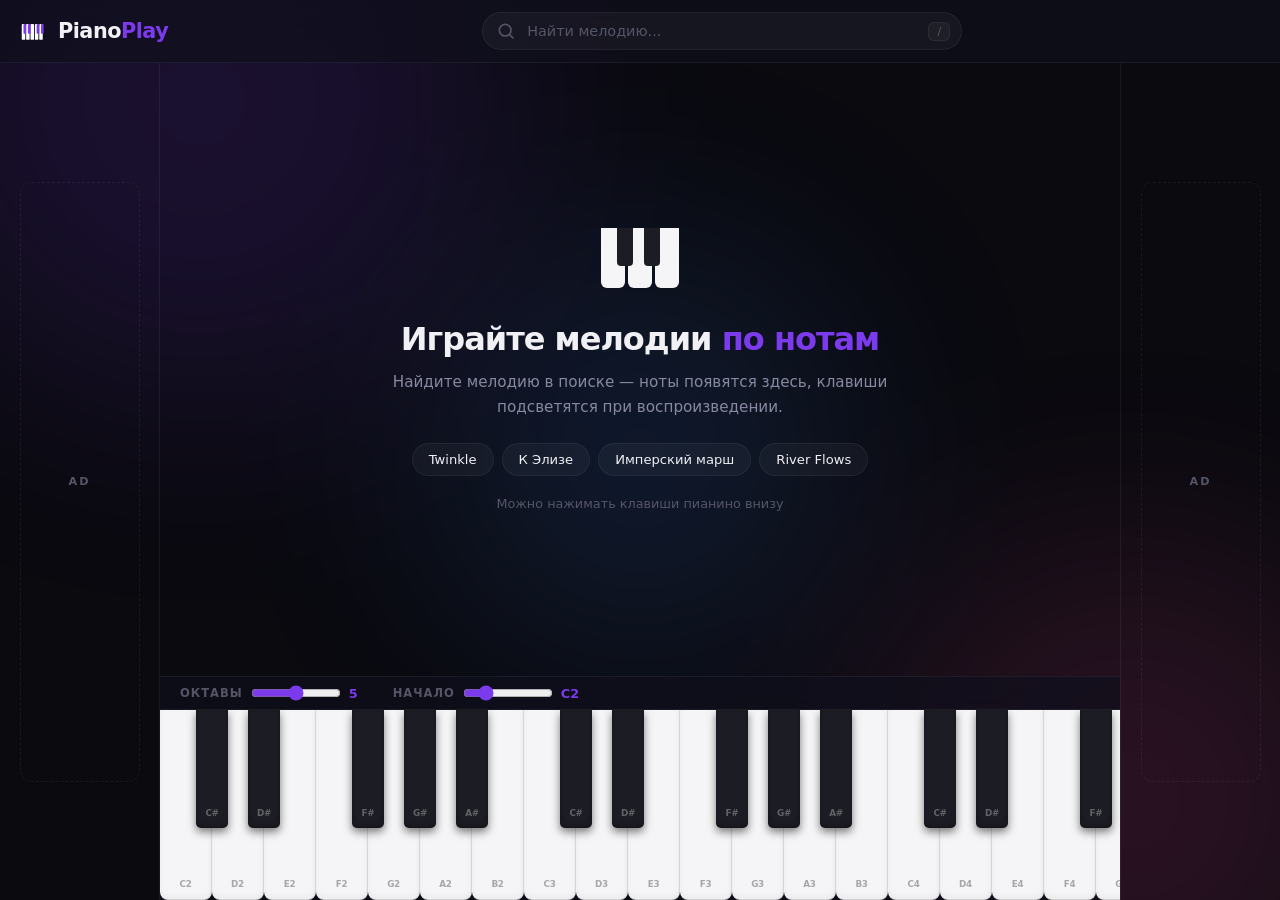
==== commit 2447a731: "Add files via upload" ====
--- a/index.html
+++ b/index.html
@@ -1,165 +1,1708 @@
 <!DOCTYPE html>
 <html lang="ru">
 <head>
-  <meta charset="UTF-8">
-  <meta name="viewport" content="width=device-width, initial-scale=1.0, maximum-scale=1.0, user-scalable=no">
-  <title>PianoPlay</title>
-  <link rel="preconnect" href="https://fonts.googleapis.com">
-  <link rel="preconnect" href="https://fonts.gstatic.com" crossorigin>
-  <link href="https://fonts.googleapis.com/css2?family=Inter:wght@300;400;500;600;700;800;900&display=swap" rel="stylesheet">
-  <link rel="stylesheet" href="css/style.css">
+<meta charset="UTF-8">
+<meta name="viewport" content="width=device-width, initial-scale=1.0, maximum-scale=1.0, user-scalable=no">
+<title>PianoPlay</title>
+<style>
+/* ============================================
+   PianoPlay — Modern Piano Web App
+   ============================================ */
+
+/* --- Reset & Base --- */
+*, *::before, *::after { margin: 0; padding: 0; box-sizing: border-box; }
+
+:root {
+  --font: system-ui, -apple-system, Segoe UI, sans-serif;
+
+  /* Dark theme (default) */
+  --bg: #0a0a0f;
+  --bg-glass: rgba(16, 16, 28, 0.72);
+  --surface: rgba(255, 255, 255, 0.04);
+  --surface-hover: rgba(255, 255, 255, 0.08);
+  --surface-active: rgba(255, 255, 255, 0.12);
+  --border: rgba(255, 255, 255, 0.06);
+  --border-hover: rgba(255, 255, 255, 0.12);
+  --text: #f0f0f5;
+  --text-secondary: #8888a0;
+  --text-muted: #555568;
+
+  --accent: #7c3aed;
+  --accent-glow: rgba(124, 58, 237, 0.35);
+  --accent-soft: rgba(124, 58, 237, 0.12);
+  --accent-2: #ec4899;
+  --accent-2-glow: rgba(236, 72, 153, 0.3);
+  --success: #10b981;
+  --warning: #f59e0b;
+
+  --white-key: #f5f5f7;
+  --white-key-pressed: #dddde0;
+  --white-key-highlight: linear-gradient(180deg, #c084fc 0%, #a855f7 100%);
+  --black-key: #1c1c24;
+  --black-key-pressed: #2a2a36;
+  --black-key-highlight: linear-gradient(180deg, #a855f7 0%, #7c3aed 100%);
+
+  --wk-w: 52px;
+  --bk-w: 32px;
+  --piano-h: 190px;
+
+  --radius-sm: 8px;
+  --radius-md: 12px;
+  --radius-lg: 16px;
+  --radius-xl: 24px;
+
+  --shadow-sm: 0 1px 3px rgba(0,0,0,0.3);
+  --shadow-md: 0 4px 16px rgba(0,0,0,0.3);
+  --shadow-lg: 0 8px 32px rgba(0,0,0,0.4);
+  --shadow-glow: 0 0 40px var(--accent-glow);
+
+  --transition: 0.2s cubic-bezier(0.4, 0, 0.2, 1);
+  --transition-spring: 0.4s cubic-bezier(0.34, 1.56, 0.64, 1);
+}
+
+[data-theme="light"] {
+  --bg: #f4f4f8;
+  --bg-glass: rgba(244, 244, 248, 0.8);
+  --surface: rgba(0, 0, 0, 0.03);
+  --surface-hover: rgba(0, 0, 0, 0.06);
+  --surface-active: rgba(0, 0, 0, 0.09);
+  --border: rgba(0, 0, 0, 0.08);
+  --border-hover: rgba(0, 0, 0, 0.15);
+  --text: #1a1a2e;
+  --text-secondary: #64648a;
+  --text-muted: #9999aa;
+  --shadow-sm: 0 1px 3px rgba(0,0,0,0.08);
+  --shadow-md: 0 4px 16px rgba(0,0,0,0.08);
+  --shadow-lg: 0 8px 32px rgba(0,0,0,0.1);
+  --black-key: #222230;
+}
+
+html { height: 100%; }
+body {
+  font-family: var(--font);
+  background: var(--bg);
+  color: var(--text);
+  height: 100dvh;
+  overflow: hidden;
+  display: flex;
+  flex-direction: column;
+  -webkit-font-smoothing: antialiased;
+  -moz-osx-font-smoothing: grayscale;
+}
+
+/* --- Ambient Background --- */
+.ambient {
+  position: fixed;
+  inset: 0;
+  pointer-events: none;
+  z-index: 0;
+  overflow: hidden;
+}
+.blob {
+  position: absolute;
+  border-radius: 50%;
+  filter: blur(120px);
+  opacity: 0.15;
+  animation: blobFloat 20s ease-in-out infinite alternate;
+}
+.blob-1 {
+  width: 600px; height: 600px;
+  background: var(--accent);
+  top: -200px; left: -100px;
+  animation-duration: 22s;
+}
+.blob-2 {
+  width: 500px; height: 500px;
+  background: var(--accent-2);
+  bottom: -150px; right: -100px;
+  animation-duration: 18s;
+  animation-delay: -5s;
+}
+.blob-3 {
+  width: 400px; height: 400px;
+  background: #3b82f6;
+  top: 50%; left: 50%;
+  transform: translate(-50%, -50%);
+  animation-duration: 25s;
+  animation-delay: -10s;
+}
+@keyframes blobFloat {
+  0%   { transform: translate(0, 0) scale(1); }
+  33%  { transform: translate(30px, -40px) scale(1.05); }
+  66%  { transform: translate(-20px, 20px) scale(0.95); }
+  100% { transform: translate(10px, -10px) scale(1.02); }
+}
+
+[data-theme="light"] .blob { opacity: 0.07; }
+
+/* --- Header --- */
+.header {
+  display: flex;
+  align-items: center;
+  gap: 16px;
+  padding: 12px 20px;
+  background: var(--bg-glass);
+  backdrop-filter: blur(24px);
+  -webkit-backdrop-filter: blur(24px);
+  border-bottom: 1px solid var(--border);
+  z-index: 100;
+  position: relative;
+  flex-shrink: 0;
+}
+
+.logo {
+  display: flex;
+  align-items: center;
+  gap: 10px;
+  text-decoration: none;
+  color: var(--text);
+  flex-shrink: 0;
+}
+.logo-text {
+  font-size: 1.3rem;
+  font-weight: 800;
+  letter-spacing: -0.5px;
+}
+.logo-accent { color: var(--accent); }
+
+.header-btn {
+  width: 38px;
+  height: 38px;
+  border-radius: var(--radius-sm);
+  border: 1px solid var(--border);
+  background: var(--surface);
+  color: var(--text-secondary);
+  cursor: pointer;
+  display: flex;
+  align-items: center;
+  justify-content: center;
+  transition: all var(--transition);
+  flex-shrink: 0;
+}
+.header-btn:hover {
+  background: var(--surface-hover);
+  color: var(--text);
+  border-color: var(--border-hover);
+}
+
+/* --- Search --- */
+.search-wrapper {
+  flex: 1;
+  max-width: 480px;
+  margin: 0 auto;
+  position: relative;
+}
+
+.search-box {
+  position: relative;
+  display: flex;
+  align-items: center;
+}
+.search-icon {
+  position: absolute;
+  left: 14px;
+  color: var(--text-muted);
+  pointer-events: none;
+  transition: color var(--transition);
+}
+.search-box:focus-within .search-icon { color: var(--accent); }
+
+#searchInput {
+  width: 100%;
+  padding: 10px 44px 10px 44px;
+  border-radius: var(--radius-xl);
+  border: 1px solid var(--border);
+  background: var(--surface);
+  color: var(--text);
+  font-family: var(--font);
+  font-size: 0.9rem;
+  outline: none;
+  transition: all var(--transition);
+}
+#searchInput::placeholder { color: var(--text-muted); }
+#searchInput:focus {
+  border-color: var(--accent);
+  background: var(--surface-hover);
+  box-shadow: 0 0 0 3px var(--accent-soft);
+}
+
+.search-hint {
+  position: absolute;
+  right: 12px;
+  padding: 2px 8px;
+  border-radius: 6px;
+  background: var(--surface);
+  border: 1px solid var(--border);
+  color: var(--text-muted);
+  font-size: 0.7rem;
+  font-family: var(--font);
+  pointer-events: none;
+  transition: opacity var(--transition);
+}
+#searchInput:focus ~ .search-hint { opacity: 0; }
+
+.search-dropdown {
+  position: absolute;
+  top: calc(100% + 8px);
+  left: 0;
+  right: 0;
+  background: var(--bg-glass);
+  backdrop-filter: blur(24px);
+  -webkit-backdrop-filter: blur(24px);
+  border: 1px solid var(--border);
+  border-radius: var(--radius-lg);
+  box-shadow: var(--shadow-lg);
+  max-height: 380px;
+  overflow: hidden;
+  z-index: 200;
+  opacity: 0;
+  visibility: hidden;
+  transform: translateY(-8px) scale(0.98);
+  transition: all 0.25s cubic-bezier(0.4, 0, 0.2, 1);
+}
+.search-dropdown.open {
+  opacity: 1;
+  visibility: visible;
+  transform: translateY(0) scale(1);
+}
+.search-dropdown-inner {
+  max-height: 380px;
+  overflow-y: auto;
+  padding: 6px;
+}
+.search-dropdown-inner::-webkit-scrollbar { width: 4px; }
+.search-dropdown-inner::-webkit-scrollbar-thumb { background: var(--text-muted); border-radius: 2px; }
+
+.search-result {
+  display: flex;
+  align-items: center;
+  gap: 12px;
+  padding: 10px 14px;
+  border-radius: var(--radius-md);
+  cursor: pointer;
+  transition: all var(--transition);
+}
+.search-result:hover,
+.search-result.active {
+  background: var(--accent-soft);
+}
+.search-result .sr-icon {
+  width: 40px;
+  height: 40px;
+  border-radius: var(--radius-sm);
+  background: var(--surface-hover);
+  display: flex;
+  align-items: center;
+  justify-content: center;
+  font-size: 1.2rem;
+  flex-shrink: 0;
+}
+.search-result .sr-text h4 {
+  font-size: 0.88rem;
+  font-weight: 600;
+  line-height: 1.3;
+}
+.search-result .sr-text p {
+  font-size: 0.75rem;
+  color: var(--text-secondary);
+  margin-top: 1px;
+}
+.search-empty {
+  padding: 24px;
+  text-align: center;
+  color: var(--text-muted);
+  font-size: 0.85rem;
+}
+
+/* --- Main Layout --- */
+.main-layout {
+  flex: 1;
+  display: flex;
+  overflow: hidden;
+  position: relative;
+  z-index: 1;
+}
+
+.ad-slot {
+  width: 160px;
+  flex-shrink: 0;
+  display: flex;
+  align-items: center;
+  justify-content: center;
+  border-left: 1px solid var(--border);
+  border-right: 1px solid var(--border);
+}
+.ad-slot:first-child { border-left: none; }
+.ad-slot:last-child { border-right: none; }
+.ad-placeholder {
+  width: 120px;
+  height: 600px;
+  max-height: 80%;
+  border-radius: var(--radius-md);
+  border: 1px dashed var(--border);
+  display: flex;
+  align-items: center;
+  justify-content: center;
+  color: var(--text-muted);
+  font-size: 0.7rem;
+  letter-spacing: 2px;
+  font-weight: 600;
+}
+
+.content {
+  flex: 1;
+  display: flex;
+  flex-direction: column;
+  overflow: hidden;
+  min-width: 0;
+}
+
+/* --- Welcome Screen --- */
+.welcome-screen {
+  flex: 1;
+  display: flex;
+  align-items: center;
+  justify-content: center;
+  padding: 30px 20px;
+  animation: fadeInUp 0.8s ease-out;
+}
+.welcome-screen.hidden { display: none; }
+
+.welcome-inner { text-align: center; max-width: 520px; }
+
+.welcome-keys {
+  display: inline-flex;
+  gap: 3px;
+  margin-bottom: 28px;
+  position: relative;
+  height: 64px;
+}
+.wk {
+  width: 24px;
+  height: 60px;
+  background: var(--white-key);
+  border-radius: 0 0 6px 6px;
+  animation: keyBounce 2s ease-in-out infinite;
+}
+.wk-1 { animation-delay: 0s; }
+.wk-2 { animation-delay: 0.15s; }
+.wk-3 { animation-delay: 0.3s; }
+.wk-b {
+  position: absolute;
+  width: 16px;
+  height: 38px;
+  background: var(--black-key);
+  border-radius: 0 0 4px 4px;
+  top: 0;
+  z-index: 2;
+}
+.wk-b1 { left: 16px; animation-delay: 0.07s; }
+.wk-b2 { left: 43px; animation-delay: 0.22s; }
+
+@keyframes keyBounce {
+  0%, 100% { transform: scaleY(1); }
+  50% { transform: scaleY(0.94); }
+}
+
+.welcome-title {
+  font-size: 2rem;
+  font-weight: 800;
+  letter-spacing: -1px;
+  margin-bottom: 12px;
+  line-height: 1.2;
+}
+.welcome-title span { color: var(--accent); }
+
+.welcome-desc {
+  color: var(--text-secondary);
+  font-size: 0.95rem;
+  line-height: 1.6;
+  margin-bottom: 24px;
+}
+
+.welcome-tags {
+  display: flex;
+  flex-wrap: wrap;
+  gap: 8px;
+  justify-content: center;
+  margin-bottom: 20px;
+}
+.tag {
+  padding: 8px 16px;
+  border-radius: var(--radius-xl);
+  border: 1px solid var(--border);
+  background: var(--surface);
+  color: var(--text);
+  font-family: var(--font);
+  font-size: 0.82rem;
+  font-weight: 500;
+  cursor: pointer;
+  transition: all var(--transition);
+}
+.tag:hover {
+  background: var(--accent-soft);
+  border-color: var(--accent);
+  transform: translateY(-1px);
+}
+
+.welcome-hint {
+  color: var(--text-muted);
+  font-size: 0.8rem;
+}
+
+/* --- Player --- */
+.player {
+  display: none;
+  align-items: center;
+  gap: 16px;
+  padding: 10px 20px;
+  background: var(--bg-glass);
+  backdrop-filter: blur(16px);
+  -webkit-backdrop-filter: blur(16px);
+  border-bottom: 1px solid var(--border);
+  flex-shrink: 0;
+  position: relative;
+  animation: slideDown 0.35s ease-out;
+}
+.player.active { display: flex; }
+
+@keyframes slideDown {
+  from { opacity: 0; transform: translateY(-100%); }
+  to   { opacity: 1; transform: translateY(0); }
+}
+
+.player-track {
+  display: flex;
+  align-items: center;
+  gap: 12px;
+  min-width: 0;
+  flex: 1;
+}
+.player-icon {
+  width: 40px;
+  height: 40px;
+  border-radius: var(--radius-sm);
+  background: var(--accent-soft);
+  display: flex;
+  align-items: center;
+  justify-content: center;
+  font-size: 1.2rem;
+  flex-shrink: 0;
+}
+.player-info {
+  display: flex;
+  flex-direction: column;
+  min-width: 0;
+}
+.player-title {
+  font-size: 0.88rem;
+  font-weight: 700;
+  white-space: nowrap;
+  overflow: hidden;
+  text-overflow: ellipsis;
+}
+.player-artist {
+  font-size: 0.75rem;
+  color: var(--text-secondary);
+}
+
+.player-controls {
+  display: flex;
+  align-items: center;
+  gap: 6px;
+}
+.ctrl-btn {
+  width: 36px;
+  height: 36px;
+  border-radius: 50%;
+  border: none;
+  background: var(--surface);
+  color: var(--text);
+  cursor: pointer;
+  display: flex;
+  align-items: center;
+  justify-content: center;
+  transition: all var(--transition);
+}
+.ctrl-btn:hover {
+  background: var(--surface-hover);
+  transform: scale(1.08);
+}
+.ctrl-main {
+  width: 42px;
+  height: 42px;
+  background: var(--accent);
+  color: #fff;
+}
+.ctrl-main:hover {
+  background: #6d28d9;
+  box-shadow: var(--shadow-glow);
+}
+
+.player-tempo {
+  display: flex;
+  align-items: center;
+  gap: 8px;
+  flex-shrink: 0;
+}
+.tempo-label {
+  font-size: 0.72rem;
+  color: var(--text-muted);
+  text-transform: uppercase;
+  letter-spacing: 1px;
+  font-weight: 600;
+}
+.tempo-range {
+  width: 80px;
+  accent-color: var(--accent);
+  cursor: pointer;
+}
+.tempo-value {
+  font-size: 0.78rem;
+  color: var(--accent);
+  font-weight: 700;
+  min-width: 32px;
+  font-variant-numeric: tabular-nums;
+}
+
+.player-progress {
+  position: absolute;
+  bottom: 0;
+  left: 0;
+  right: 0;
+  height: 3px;
+  background: var(--surface);
+}
+.progress-bar {
+  height: 100%;
+  width: 0%;
+  background: linear-gradient(90deg, var(--accent), var(--accent-2));
+  border-radius: 0 3px 3px 0;
+  transition: width 0.3s linear;
+}
+
+/* --- Note Sheet --- */
+.note-sheet {
+  display: none;
+  flex: 1;
+  min-height: 60px;
+  overflow: hidden;
+  position: relative;
+  padding: 0;
+}
+.note-sheet.active { display: block; }
+
+.note-sheet-scroll {
+  display: flex;
+  flex-wrap: wrap;
+  gap: 5px;
+  padding: 16px 20px;
+  align-content: flex-start;
+  overflow-y: auto;
+  height: 100%;
+  justify-content: center;
+}
+.note-sheet-scroll::-webkit-scrollbar { width: 4px; }
+.note-sheet-scroll::-webkit-scrollbar-thumb { background: var(--text-muted); border-radius: 2px; }
+
+.note-chip {
+  padding: 6px 14px;
+  border-radius: var(--radius-xl);
+  background: var(--surface);
+  border: 1.5px solid var(--border);
+  font-size: 0.8rem;
+  font-weight: 600;
+  font-variant-numeric: tabular-nums;
+  transition: all 0.15s ease;
+  cursor: default;
+  min-width: 48px;
+  text-align: center;
+}
+.note-chip.rest {
+  background: transparent;
+  border-style: dashed;
+  color: var(--text-muted);
+  font-weight: 400;
+}
+.note-chip.current {
+  background: var(--accent);
+  border-color: var(--accent);
+  color: #fff;
+  transform: scale(1.15);
+  box-shadow: 0 0 20px var(--accent-glow);
+  z-index: 5;
+}
+.note-chip.played {
+  opacity: 0.4;
+  border-color: var(--accent);
+  background: var(--accent-soft);
+}
+
+/* --- Piano Section --- */
+.piano-section {
+  flex-shrink: 0;
+  background: var(--bg-glass);
+  backdrop-filter: blur(16px);
+  -webkit-backdrop-filter: blur(16px);
+  border-top: 1px solid var(--border);
+}
+
+.piano-toolbar {
+  display: flex;
+  align-items: center;
+  gap: 24px;
+  padding: 8px 20px;
+  border-bottom: 1px solid var(--border);
+}
+.octave-control {
+  display: flex;
+  align-items: center;
+  gap: 8px;
+}
+.octave-control label {
+  font-size: 0.72rem;
+  color: var(--text-muted);
+  text-transform: uppercase;
+  letter-spacing: 1px;
+  font-weight: 600;
+  white-space: nowrap;
+}
+.octave-control input[type="range"] {
+  width: 90px;
+  accent-color: var(--accent);
+  cursor: pointer;
+}
+.octave-value {
+  font-size: 0.8rem;
+  font-weight: 700;
+  color: var(--accent);
+  min-width: 20px;
+  font-variant-numeric: tabular-nums;
+}
+
+.piano-viewport {
+  overflow-x: auto;
+  overflow-y: hidden;
+  -webkit-overflow-scrolling: touch;
+  cursor: grab;
+  position: relative;
+}
+.piano-viewport:active { cursor: grabbing; }
+.piano-viewport::-webkit-scrollbar { height: 5px; }
+.piano-viewport::-webkit-scrollbar-track { background: var(--surface); }
+.piano-viewport::-webkit-scrollbar-thumb { background: var(--accent); border-radius: 3px; opacity: 0.5; }
+
+.piano {
+  display: flex;
+  position: relative;
+  height: var(--piano-h);
+  user-select: none;
+  -webkit-user-select: none;
+  touch-action: none;
+}
+
+.key {
+  position: relative;
+  cursor: pointer;
+  transition: background 0.06s ease, transform 0.06s ease, box-shadow 0.06s ease;
+  display: flex;
+  flex-direction: column;
+  justify-content: flex-end;
+  align-items: center;
+  padding-bottom: 10px;
+}
+
+.key.white {
+  width: var(--wk-w);
+  height: 100%;
+  background: var(--white-key);
+  border-right: 1px solid rgba(0, 0, 0, 0.1);
+  border-bottom: 1px solid rgba(0, 0, 0, 0.15);
+  border-radius: 0 0 8px 8px;
+  z-index: 1;
+  flex-shrink: 0;
+  box-shadow: 0 2px 4px rgba(0, 0, 0, 0.06), inset 0 -3px 6px rgba(0, 0, 0, 0.04);
+}
+.key.white:hover { background: #ebebed; }
+.key.white.pressed {
+  background: var(--white-key-pressed);
+  transform: scaleY(0.98);
+  transform-origin: top;
+  box-shadow: none;
+}
+.key.white.highlight {
+  background: var(--white-key-highlight);
+  box-shadow: 0 0 24px var(--accent-glow), inset 0 -3px 6px rgba(0,0,0,0.1);
+}
+
+.key.black {
+  width: var(--bk-w);
+  height: 62%;
+  background: var(--black-key);
+  border-radius: 0 0 5px 5px;
+  position: absolute;
+  z-index: 2;
+  box-shadow: 0 4px 8px rgba(0, 0, 0, 0.5), inset 0 -2px 4px rgba(0, 0, 0, 0.3);
+}
+.key.black:hover { background: #28283a; }
+.key.black.pressed {
+  background: var(--black-key-pressed);
+  box-shadow: 0 2px 4px rgba(0, 0, 0, 0.3);
+  height: 61%;
+}
+.key.black.highlight {
+  background: var(--black-key-highlight);
+  box-shadow: 0 0 24px var(--accent-glow), 0 4px 8px rgba(0, 0, 0, 0.4);
+}
+
+.key .key-label {
+  font-size: 0.55rem;
+  font-weight: 600;
+  pointer-events: none;
+  opacity: 0.4;
+  letter-spacing: -0.3px;
+  transition: opacity var(--transition);
+}
+.key.white .key-label { color: #333; }
+.key.black .key-label { color: #ccc; padding-bottom: 0; }
+.key.highlight .key-label { opacity: 1; color: #fff; }
+
+/* --- Animations --- */
+@keyframes fadeInUp {
+  from { opacity: 0; transform: translateY(20px); }
+  to   { opacity: 1; transform: translateY(0); }
+}
+
+/* --- Scrollbar global --- */
+::-webkit-scrollbar { width: 5px; height: 5px; }
+::-webkit-scrollbar-track { background: transparent; }
+::-webkit-scrollbar-thumb { background: var(--text-muted); border-radius: 3px; }
+
+/* --- Responsive --- */
+@media (max-width: 1100px) {
+  .ad-slot { width: 120px; }
+  .ad-placeholder { width: 100px; }
+}
+
+@media (max-width: 900px) {
+  .ad-slot { display: none; }
+}
+
+@media (max-width: 600px) {
+  :root {
+    --wk-w: 38px;
+    --bk-w: 24px;
+    --piano-h: 150px;
+  }
+
+  .header { padding: 8px 12px; gap: 10px; }
+  .logo-text { font-size: 1.1rem; }
+  .logo-icon { display: none; }
+
+  .search-wrapper { max-width: 100%; }
+  .search-hint { display: none; }
+
+  .welcome-title { font-size: 1.5rem; }
+  .welcome-desc { font-size: 0.85rem; }
+  .welcome-tags { gap: 6px; }
+  .tag { padding: 6px 12px; font-size: 0.75rem; }
+
+  .player { gap: 10px; padding: 8px 12px; flex-wrap: wrap; }
+  .player-tempo { order: 4; flex-basis: 100%; justify-content: center; padding-top: 4px; }
+
+  .piano-toolbar { gap: 12px; padding: 6px 12px; }
+  .octave-control input[type="range"] { width: 60px; }
+
+  .note-sheet-scroll { padding: 10px 12px; gap: 4px; }
+  .note-chip { padding: 5px 10px; font-size: 0.72rem; min-width: 40px; }
+}
+
+@media (max-width: 380px) {
+  :root {
+    --wk-w: 32px;
+    --bk-w: 20px;
+    --piano-h: 130px;
+  }
+}
+
+</style>
 </head>
 <body>
-
-  <!-- Ambient background blobs -->
-  <div class="ambient">
-    <div class="blob blob-1"></div>
-    <div class="blob blob-2"></div>
-    <div class="blob blob-3"></div>
-  </div>
-
-  <!-- Header -->
-  <header class="header">
-    <a href="#" class="logo" onclick="location.reload(); return false;">
-      <svg class="logo-icon" viewBox="0 0 32 32" width="28" height="28">
-        <rect x="2" y="8" width="4" height="18" rx="1" fill="#fff"/>
-        <rect x="7" y="8" width="4" height="18" rx="1" fill="#fff"/>
-        <rect x="12" y="8" width="4" height="18" rx="1" fill="#fff"/>
-        <rect x="17" y="8" width="4" height="18" rx="1" fill="#fff"/>
-        <rect x="22" y="8" width="4" height="18" rx="1" fill="#fff"/>
-        <rect x="4" y="8" width="3" height="11" rx="1" fill="#7c3aed"/>
-        <rect x="9" y="8" width="3" height="11" rx="1" fill="#7c3aed"/>
-        <rect x="19" y="8" width="3" height="11" rx="1" fill="#7c3aed"/>
-        <rect x="24" y="8" width="3" height="11" rx="1" fill="#7c3aed"/>
-      </svg>
-      <span class="logo-text">Piano<span class="logo-accent">Play</span></span>
-    </a>
-
-    <div class="search-wrapper">
-      <div class="search-box" id="searchBox">
-        <svg class="search-icon" viewBox="0 0 24 24" width="20" height="20" fill="none" stroke="currentColor" stroke-width="2">
-          <circle cx="11" cy="11" r="7"/>
-          <path d="M21 21l-4.35-4.35"/>
-        </svg>
-        <input type="text" id="searchInput" placeholder="Найти мелодию..." autocomplete="off" spellcheck="false">
-        <kbd class="search-hint" id="searchHint">/</kbd>
-      </div>
-      <div class="search-dropdown" id="searchDropdown">
-        <div class="search-dropdown-inner" id="searchResults"></div>
-      </div>
-    </div>
-
-    <button class="header-btn" id="themeToggle" title="Тема">
-      <svg viewBox="0 0 24 24" width="20" height="20" fill="none" stroke="currentColor" stroke-width="2">
-        <circle cx="12" cy="12" r="5"/><path d="M12 1v2M12 21v2M4.22 4.22l1.42 1.42M18.36 18.36l1.42 1.42M1 12h2M21 12h2M4.22 19.78l1.42-1.42M18.36 5.64l1.42-1.42"/>
-      </svg>
-    </button>
-  </header>
-
-  <!-- Main content area -->
-  <main class="main-layout">
-
-    <!-- Left ad slot -->
-    <aside class="ad-slot ad-left">
-      <div class="ad-placeholder">
-        <span>AD</span>
-      </div>
-    </aside>
-
-    <!-- Center content -->
-    <section class="content">
-
-      <!-- Welcome / empty state -->
-      <div class="welcome-screen" id="welcomeScreen">
-        <div class="welcome-inner">
-          <div class="welcome-keys">
-            <div class="wk wk-1"></div>
-            <div class="wk wk-2"></div>
-            <div class="wk wk-3"></div>
-            <div class="wk wk-b wk-b1"></div>
-            <div class="wk wk-b wk-b2"></div>
-          </div>
-          <h1 class="welcome-title">Играйте мелодии <span>по нотам</span></h1>
-          <p class="welcome-desc">Найдите мелодию в поиске — ноты отобразятся на экране, а клавиши пианино будут подсвечиваться в реальном времени</p>
-          <div class="welcome-tags">
-            <button class="tag" onclick="selectSong(3)">⭐ Twinkle Twinkle</button>
-            <button class="tag" onclick="selectSong(2)">💐 К Элизе</button>
-            <button class="tag" onclick="selectSong(14)">⚔️ Имперский марш</button>
-            <button class="tag" onclick="selectSong(15)">🌊 River Flows in You</button>
-          </div>
-          <p class="welcome-hint">Или нажмите на клавиши пианино, чтобы просто поиграть</p>
-        </div>
-      </div>
-
-      <!-- Player bar (shown when song is active) -->
-      <div class="player" id="player">
-        <div class="player-track">
-          <div class="player-icon" id="playerIcon">🎵</div>
-          <div class="player-info">
-            <span class="player-title" id="playerTitle">—</span>
-            <span class="player-artist" id="playerArtist">—</span>
+<div class="ambient">
+<div class="blob blob-1"></div><div class="blob blob-2"></div><div class="blob blob-3"></div>
+</div>
+<header class="header">
+<a href="#" class="logo" onclick="location.reload();return false;">
+<svg class="logo-icon" viewBox="0 0 32 32" width="28" height="28"><rect x="2" y="8" width="4" height="18" rx="1" fill="#fff"/><rect x="7" y="8" width="4" height="18" rx="1" fill="#fff"/><rect x="12" y="8" width="4" height="18" rx="1" fill="#fff"/><rect x="17" y="8" width="4" height="18" rx="1" fill="#fff"/><rect x="22" y="8" width="4" height="18" rx="1" fill="#fff"/><rect x="4" y="8" width="3" height="11" rx="1" fill="#7c3aed"/><rect x="9" y="8" width="3" height="11" rx="1" fill="#7c3aed"/><rect x="19" y="8" width="3" height="11" rx="1" fill="#7c3aed"/><rect x="24" y="8" width="3" height="11" rx="1" fill="#7c3aed"/></svg>
+<span class="logo-text">Piano<span class="logo-accent">Play</span></span>
+</a>
+<div class="search-wrapper">
+<div class="search-box" id="searchBox">
+<svg class="search-icon" viewBox="0 0 24 24" width="20" height="20" fill="none" stroke="currentColor" stroke-width="2"><circle cx="11" cy="11" r="7"/><path d="M21 21l-4.35-4.35"/></svg>
+<input type="text" id="searchInput" placeholder="Найти мелодию..." autocomplete="off" spellcheck="false">
+<kbd class="search-hint" id="searchHint">/</kbd>
+</div>
+<div class="search-dropdown" id="searchDropdown"><div class="search-dropdown-inner" id="searchResults"></div></div>
+</div>
+</header>
+<main class="main-layout">
+<aside class="ad-slot ad-left"><div class="ad-placeholder"><span>AD</span></div></aside>
+<section class="content">
+<div class="welcome-screen" id="welcomeScreen">
+<div class="welcome-inner">
+<div class="welcome-keys"><div class="wk wk-1"></div><div class="wk wk-2"></div><div class="wk wk-3"></div><div class="wk wk-b wk-b1"></div><div class="wk wk-b wk-b2"></div></div>
+<h1 class="welcome-title">Играйте мелодии <span>по нотам</span></h1>
+<p class="welcome-desc">Найдите мелодию в поиске — ноты появятся здесь, клавиши подсветятся при воспроизведении.</p>
+<div class="welcome-tags">
+<button type="button" class="tag" onclick="selectSong(3)">Twinkle</button>
+<button type="button" class="tag" onclick="selectSong(2)">К Элизе</button>
+<button type="button" class="tag" onclick="selectSong(14)">Имперский марш</button>
+<button type="button" class="tag" onclick="selectSong(12)">River Flows</button>
+</div>
+<p class="welcome-hint">Можно нажимать клавиши пианино внизу</p>
+</div></div>
+<div class="player" id="player">
+<div class="player-track"><div class="player-icon" id="playerIcon">🎵</div><div class="player-info"><span class="player-title" id="playerTitle">—</span><span class="player-artist" id="playerArtist">—</span></div></div>
+<div class="player-controls">
+<button type="button" class="ctrl-btn" onclick="restartSong()" title="Сначала"><svg viewBox="0 0 24 24" width="18" height="18" fill="currentColor"><path d="M6 6h2v12H6zm3.5 6 8.5 6V6z"/></svg></button>
+<button type="button" class="ctrl-btn ctrl-main" id="playPauseBtn" onclick="togglePlayPause()"><svg class="icon-play" viewBox="0 0 24 24" width="22" height="22" fill="currentColor"><path d="M8 5v14l11-7z"/></svg><svg class="icon-pause" viewBox="0 0 24 24" width="22" height="22" fill="currentColor" style="display:none"><path d="M6 4h4v16H6zM14 4h4v16h-4z"/></svg></button>
+<button type="button" class="ctrl-btn" onclick="stopSong()" title="Стоп"><svg viewBox="0 0 24 24" width="18" height="18" fill="currentColor"><rect x="6" y="6" width="12" height="12" rx="1"/></svg></button>
+</div>
+<div class="player-tempo"><span class="tempo-label">Темп</span><input type="range" id="tempoSlider" class="tempo-range" min="0.3" max="2.5" step="0.05" value="1"><span class="tempo-value" id="tempoValue">1.0×</span></div>
+<div class="player-progress"><div class="progress-bar" id="progressBar"></div></div>
+</div>
+<div class="note-sheet" id="noteSheet"><div class="note-sheet-scroll" id="noteSheetScroll"></div></div>
+<div class="piano-section">
+<div class="piano-toolbar">
+<div class="octave-control"><label>Октавы</label><input type="range" id="octaveRange" min="2" max="8" step="1" value="5"><span class="octave-value" id="octaveValue">5</span></div>
+<div class="octave-control"><label>Начало</label><input type="range" id="startOctave" min="1" max="6" step="1" value="2"><span class="octave-value" id="startOctaveValue">C2</span></div>
+</div>
+<div class="piano-viewport" id="pianoViewport"><div class="piano" id="piano"></div></div>
+</div>
+</section>
+<aside class="ad-slot ad-right"><div class="ad-placeholder"><span>AD</span></div></aside>
+</main>
+<script>
+/**
+ * PianoPlay — Audio Engine
+ * Realistic piano synthesis via Web Audio API
+ */
+
+const PianoAudio = (() => {
+  const AudioCtx = window.AudioContext || window.webkitAudioContext;
+  let ctx = null;
+  let masterGain = null;
+  let compressor = null;
+  let reverb = null;
+
+  const NOTE_SEMITONES = {
+    C:0,'C#':1,Db:1,D:2,'D#':3,Eb:3,E:4,
+    F:5,'F#':6,Gb:6,G:7,'G#':8,Ab:8,
+    A:9,'A#':10,Bb:10,B:11
+  };
+
+  function init() {
+    if (ctx) return;
+    ctx = new AudioCtx();
+
+    compressor = ctx.createDynamicsCompressor();
+    compressor.threshold.value = -24;
+    compressor.knee.value = 30;
+    compressor.ratio.value = 4;
+
+    masterGain = ctx.createGain();
+    masterGain.gain.value = 0.7;
+
+    compressor.connect(masterGain);
+    masterGain.connect(ctx.destination);
+
+    createReverb();
+  }
+
+  function createReverb() {
+    const convolver = ctx.createConvolver();
+    const rate = ctx.sampleRate;
+    const length = rate * 1.5;
+    const buffer = ctx.createBuffer(2, length, rate);
+    for (let ch = 0; ch < 2; ch++) {
+      const data = buffer.getChannelData(ch);
+      for (let i = 0; i < length; i++) {
+        data[i] = (Math.random() * 2 - 1) * Math.pow(1 - i / length, 2.5);
+      }
+    }
+    convolver.buffer = buffer;
+
+    const reverbGain = ctx.createGain();
+    reverbGain.gain.value = 0.15;
+    convolver.connect(reverbGain);
+    reverbGain.connect(masterGain);
+    reverb = convolver;
+  }
+
+  function resume() {
+    if (ctx && ctx.state === 'suspended') ctx.resume();
+  }
+
+  function noteToFreq(note) {
+    const match = note.match(/^([A-Ga-g]#?b?)(\d)$/);
+    if (!match) return 440;
+    const name = match[1].charAt(0).toUpperCase() + match[1].slice(1);
+    const semitone = NOTE_SEMITONES[name];
+    if (semitone === undefined) return 440;
+    const octave = parseInt(match[2]);
+    return 440 * Math.pow(2, (semitone - 9 + (octave - 4) * 12) / 12);
+  }
+
+  function play(note, duration = 0.5) {
+    init();
+    resume();
+    const freq = noteToFreq(note);
+    const now = ctx.currentTime;
+
+    const fundamental = ctx.createOscillator();
+    fundamental.type = 'triangle';
+    fundamental.frequency.value = freq;
+
+    const harmonic2 = ctx.createOscillator();
+    harmonic2.type = 'sine';
+    harmonic2.frequency.value = freq * 2;
+
+    const harmonic3 = ctx.createOscillator();
+    harmonic3.type = 'sine';
+    harmonic3.frequency.value = freq * 3;
+
+    const h2Gain = ctx.createGain();
+    h2Gain.gain.value = 0.15;
+    const h3Gain = ctx.createGain();
+    h3Gain.gain.value = 0.05;
+
+    const env = ctx.createGain();
+    env.gain.setValueAtTime(0, now);
+    env.gain.linearRampToValueAtTime(0.4, now + 0.008);
+    env.gain.exponentialRampToValueAtTime(0.2, now + 0.08);
+    env.gain.exponentialRampToValueAtTime(0.1, now + duration * 0.5);
+    env.gain.exponentialRampToValueAtTime(0.001, now + duration);
+
+    const filter = ctx.createBiquadFilter();
+    filter.type = 'lowpass';
+    filter.frequency.setValueAtTime(Math.min(freq * 8, 12000), now);
+    filter.frequency.exponentialRampToValueAtTime(Math.max(freq * 2, 400), now + duration);
+    filter.Q.value = 1;
+
+    fundamental.connect(filter);
+    harmonic2.connect(h2Gain).connect(filter);
+    harmonic3.connect(h3Gain).connect(filter);
+    filter.connect(env);
+    env.connect(compressor);
+    if (reverb) env.connect(reverb);
+
+    const endTime = now + duration + 0.05;
+    fundamental.start(now);
+    harmonic2.start(now);
+    harmonic3.start(now);
+    fundamental.stop(endTime);
+    harmonic2.stop(endTime);
+    harmonic3.stop(endTime);
+  }
+
+  return { init, resume, play, noteToFreq };
+})();
+
+/**
+ * PianoPlay — Song Database
+ * Each song: { id, title, artist, icon, bpm, notes: [{ n: "C4", d: beats }, ...] }
+ * d = duration in beats. REST = silence.
+ */
+
+const SONGS = [
+  {
+    id: 1, title: "Р›СѓРЅРЅР°СЏ СЃРѕРЅР°С‚Р°", artist: "Р‘РµС‚С…РѕРІРµРЅ",
+    icon: "рџЊ™", bpm: 56,
+    notes: [
+      {n:"G#3",d:1},{n:"C#4",d:1},{n:"E4",d:1},
+      {n:"G#3",d:1},{n:"C#4",d:1},{n:"E4",d:1},
+      {n:"G#3",d:1},{n:"C#4",d:1},{n:"E4",d:1},
+      {n:"G#3",d:1},{n:"C#4",d:1},{n:"E4",d:1},
+      {n:"A3",d:1},{n:"C#4",d:1},{n:"E4",d:1},
+      {n:"A3",d:1},{n:"C#4",d:1},{n:"E4",d:1},
+      {n:"A3",d:1},{n:"C#4",d:1},{n:"E4",d:1},
+      {n:"A3",d:1},{n:"C#4",d:1},{n:"E4",d:1},
+      {n:"G#3",d:1},{n:"B3",d:1},{n:"E4",d:1},
+      {n:"G#3",d:1},{n:"B3",d:1},{n:"E4",d:1},
+      {n:"G#3",d:1},{n:"B3",d:1},{n:"E4",d:1},
+      {n:"G#3",d:1},{n:"B3",d:1},{n:"E4",d:1},
+    ]
+  },
+  {
+    id: 2, title: "Рљ Р­Р»РёР·Рµ", artist: "Р‘РµС‚С…РѕРІРµРЅ",
+    icon: "рџ’ђ", bpm: 130,
+    notes: [
+      {n:"E5",d:0.5},{n:"D#5",d:0.5},{n:"E5",d:0.5},{n:"D#5",d:0.5},{n:"E5",d:0.5},
+      {n:"B4",d:0.5},{n:"D5",d:0.5},{n:"C5",d:0.5},{n:"A4",d:1},
+      {n:"REST",d:0.5},{n:"C4",d:0.5},{n:"E4",d:0.5},{n:"A4",d:1},
+      {n:"REST",d:0.5},{n:"E4",d:0.5},{n:"G#4",d:0.5},{n:"B4",d:1},
+      {n:"REST",d:0.5},{n:"E4",d:0.5},{n:"E5",d:0.5},{n:"D#5",d:0.5},
+      {n:"E5",d:0.5},{n:"D#5",d:0.5},{n:"E5",d:0.5},{n:"B4",d:0.5},
+      {n:"D5",d:0.5},{n:"C5",d:0.5},{n:"A4",d:1},
+      {n:"REST",d:0.5},{n:"C4",d:0.5},{n:"E4",d:0.5},{n:"A4",d:1},
+      {n:"REST",d:0.5},{n:"E4",d:0.5},{n:"C5",d:0.5},{n:"B4",d:1},
+    ]
+  },
+  {
+    id: 3, title: "Twinkle Twinkle Little Star", artist: "Р”РµС‚СЃРєР°СЏ",
+    icon: "в­ђ", bpm: 100,
+    notes: [
+      {n:"C4",d:1},{n:"C4",d:1},{n:"G4",d:1},{n:"G4",d:1},
+      {n:"A4",d:1},{n:"A4",d:1},{n:"G4",d:2},
+      {n:"F4",d:1},{n:"F4",d:1},{n:"E4",d:1},{n:"E4",d:1},
+      {n:"D4",d:1},{n:"D4",d:1},{n:"C4",d:2},
+      {n:"G4",d:1},{n:"G4",d:1},{n:"F4",d:1},{n:"F4",d:1},
+      {n:"E4",d:1},{n:"E4",d:1},{n:"D4",d:2},
+      {n:"G4",d:1},{n:"G4",d:1},{n:"F4",d:1},{n:"F4",d:1},
+      {n:"E4",d:1},{n:"E4",d:1},{n:"D4",d:2},
+      {n:"C4",d:1},{n:"C4",d:1},{n:"G4",d:1},{n:"G4",d:1},
+      {n:"A4",d:1},{n:"A4",d:1},{n:"G4",d:2},
+      {n:"F4",d:1},{n:"F4",d:1},{n:"E4",d:1},{n:"E4",d:1},
+      {n:"D4",d:1},{n:"D4",d:1},{n:"C4",d:2},
+    ]
+  },
+  {
+    id: 4, title: "Happy Birthday", artist: "РўСЂР°РґРёС†РёРѕРЅРЅР°СЏ",
+    icon: "рџЋ‚", bpm: 110,
+    notes: [
+      {n:"G3",d:0.75},{n:"G3",d:0.25},{n:"A3",d:1},{n:"G3",d:1},
+      {n:"C4",d:1},{n:"B3",d:2},
+      {n:"G3",d:0.75},{n:"G3",d:0.25},{n:"A3",d:1},{n:"G3",d:1},
+      {n:"D4",d:1},{n:"C4",d:2},
+      {n:"G3",d:0.75},{n:"G3",d:0.25},{n:"G4",d:1},{n:"E4",d:1},
+      {n:"C4",d:1},{n:"B3",d:1},{n:"A3",d:2},
+      {n:"F4",d:0.75},{n:"F4",d:0.25},{n:"E4",d:1},{n:"C4",d:1},
+      {n:"D4",d:1},{n:"C4",d:2},
+    ]
+  },
+  {
+    id: 5, title: "РћРґР° Рє СЂР°РґРѕСЃС‚Рё", artist: "Р‘РµС‚С…РѕРІРµРЅ",
+    icon: "рџЋµ", bpm: 108,
+    notes: [
+      {n:"E4",d:1},{n:"E4",d:1},{n:"F4",d:1},{n:"G4",d:1},
+      {n:"G4",d:1},{n:"F4",d:1},{n:"E4",d:1},{n:"D4",d:1},
+      {n:"C4",d:1},{n:"C4",d:1},{n:"D4",d:1},{n:"E4",d:1},
+      {n:"E4",d:1.5},{n:"D4",d:0.5},{n:"D4",d:2},
+      {n:"E4",d:1},{n:"E4",d:1},{n:"F4",d:1},{n:"G4",d:1},
+      {n:"G4",d:1},{n:"F4",d:1},{n:"E4",d:1},{n:"D4",d:1},
+      {n:"C4",d:1},{n:"C4",d:1},{n:"D4",d:1},{n:"E4",d:1},
+      {n:"D4",d:1.5},{n:"C4",d:0.5},{n:"C4",d:2},
+    ]
+  },
+  {
+    id: 6, title: "Jingle Bells", artist: "Р РѕР¶РґРµСЃС‚РІРµРЅСЃРєР°СЏ",
+    icon: "рџЋ„", bpm: 120,
+    notes: [
+      {n:"E4",d:1},{n:"E4",d:1},{n:"E4",d:2},
+      {n:"E4",d:1},{n:"E4",d:1},{n:"E4",d:2},
+      {n:"E4",d:1},{n:"G4",d:1},{n:"C4",d:1},{n:"D4",d:1},
+      {n:"E4",d:4},
+      {n:"F4",d:1},{n:"F4",d:1},{n:"F4",d:1},{n:"F4",d:1},
+      {n:"F4",d:1},{n:"E4",d:1},{n:"E4",d:0.5},{n:"E4",d:0.5},
+      {n:"E4",d:1},{n:"D4",d:1},{n:"D4",d:1},{n:"E4",d:1},
+      {n:"D4",d:2},{n:"G4",d:2},
+    ]
+  },
+  {
+    id: 7, title: "РљР°Р»РёРЅРєР°", artist: "Р СѓСЃСЃРєР°СЏ РЅР°СЂРѕРґРЅР°СЏ",
+    icon: "рџ«ђ", bpm: 100,
+    notes: [
+      {n:"E4",d:1},{n:"E4",d:1},{n:"E4",d:1},{n:"E4",d:1},
+      {n:"A4",d:2},{n:"G4",d:1},{n:"F4",d:1},
+      {n:"E4",d:2},{n:"D4",d:1},{n:"E4",d:1},
+      {n:"F4",d:1},{n:"E4",d:1},{n:"D4",d:1},{n:"C4",d:1},
+      {n:"D4",d:2},{n:"E4",d:2},
+      {n:"A3",d:1},{n:"B3",d:1},{n:"C4",d:1},{n:"D4",d:1},
+      {n:"E4",d:2},{n:"E4",d:2},
+    ]
+  },
+  {
+    id: 8, title: "Canon in D", artist: "РџР°С…РµР»СЊР±РµР»СЊ",
+    icon: "рџЋ»", bpm: 72,
+    notes: [
+      {n:"F#5",d:1},{n:"E5",d:1},{n:"D5",d:1},{n:"C#5",d:1},
+      {n:"B4",d:1},{n:"A4",d:1},{n:"B4",d:1},{n:"C#5",d:1},
+      {n:"D5",d:1},{n:"C#5",d:1},{n:"B4",d:1},{n:"A4",d:1},
+      {n:"G4",d:1},{n:"F#4",d:1},{n:"G4",d:1},{n:"A4",d:1},
+      {n:"F#4",d:1},{n:"G4",d:1},{n:"A4",d:0.5},{n:"G4",d:0.5},
+      {n:"F#4",d:1},{n:"E4",d:1},{n:"D4",d:1},{n:"E4",d:1},
+      {n:"F#4",d:1},{n:"E4",d:0.5},{n:"D4",d:0.5},{n:"E4",d:1},
+      {n:"F#4",d:1},{n:"G4",d:1},{n:"A4",d:1},
+    ]
+  },
+  {
+    id: 9, title: "РўСѓСЂРµС†РєРёР№ РјР°СЂС€", artist: "РњРѕС†Р°СЂС‚",
+    icon: "рџЋј", bpm: 140,
+    notes: [
+      {n:"B4",d:0.5},{n:"A4",d:0.5},{n:"G#4",d:0.5},{n:"A4",d:0.5},
+      {n:"C5",d:1},{n:"REST",d:0.5},{n:"D5",d:0.5},{n:"C5",d:0.5},
+      {n:"B4",d:0.5},{n:"C5",d:0.5},{n:"E5",d:1},{n:"REST",d:0.5},
+      {n:"F5",d:0.5},{n:"E5",d:0.5},{n:"D#5",d:0.5},{n:"E5",d:0.5},
+      {n:"B5",d:0.5},{n:"A5",d:0.5},{n:"G#5",d:0.5},{n:"A5",d:0.5},
+      {n:"B5",d:0.5},{n:"A5",d:0.5},{n:"G#5",d:0.5},{n:"A5",d:0.5},
+      {n:"C6",d:2},
+    ]
+  },
+  {
+    id: 10, title: "РЎРѕР±Р°С‡РёР№ РІР°Р»СЊСЃ", artist: "РџРѕРїСѓР»СЏСЂРЅР°СЏ",
+    icon: "рџђ¶", bpm: 140,
+    notes: [
+      {n:"F#4",d:0.5},{n:"G4",d:0.5},{n:"F#4",d:0.5},{n:"D4",d:1.5},
+      {n:"REST",d:0.5},{n:"F#4",d:0.5},{n:"G4",d:0.5},{n:"F#4",d:0.5},{n:"D4",d:1.5},
+      {n:"REST",d:0.5},{n:"D4",d:0.5},{n:"F#4",d:0.5},{n:"A4",d:0.5},{n:"G4",d:1.5},
+      {n:"F#4",d:0.5},{n:"E4",d:0.5},{n:"D4",d:0.5},
+      {n:"F#4",d:0.5},{n:"G4",d:0.5},{n:"F#4",d:0.5},{n:"D4",d:1.5},
+      {n:"REST",d:0.5},{n:"F#4",d:0.5},{n:"G4",d:0.5},{n:"F#4",d:0.5},{n:"D4",d:1.5},
+      {n:"REST",d:0.5},{n:"A4",d:0.5},{n:"G4",d:0.5},{n:"F#4",d:0.5},{n:"E4",d:0.5},{n:"D4",d:1.5},
+    ]
+  },
+  {
+    id: 11, title: "РљР°С‚СЋС€Р°", artist: "Р‘Р»Р°РЅС‚РµСЂ",
+    icon: "рџЊё", bpm: 108,
+    notes: [
+      {n:"D4",d:1},{n:"F4",d:1},{n:"A4",d:1},{n:"A4",d:0.5},{n:"G4",d:0.5},
+      {n:"A4",d:1},{n:"F4",d:1.5},{n:"REST",d:0.5},
+      {n:"E4",d:1},{n:"G4",d:1},{n:"F4",d:1},{n:"F4",d:0.5},{n:"E4",d:0.5},
+      {n:"F4",d:1},{n:"D4",d:1.5},{n:"REST",d:0.5},
+      {n:"D4",d:1},{n:"F4",d:1},{n:"A4",d:1},{n:"A4",d:0.5},{n:"G4",d:0.5},
+      {n:"A4",d:1},{n:"C5",d:1},{n:"A#4",d:1},{n:"A4",d:1},
+      {n:"G4",d:1},{n:"F4",d:1},{n:"E4",d:1},{n:"D4",d:1.5},
+    ]
+  },
+  {
+    id: 12, title: "River Flows in You", artist: "Yiruma",
+    icon: "рџЊЉ", bpm: 68,
+    notes: [
+      {n:"F#4",d:0.5},{n:"G#4",d:0.5},{n:"A4",d:0.5},{n:"G#4",d:0.5},
+      {n:"F#4",d:0.5},{n:"E4",d:0.5},{n:"F#4",d:1},{n:"B3",d:1},
+      {n:"REST",d:0.5},{n:"E4",d:0.5},{n:"F#4",d:0.5},{n:"E4",d:0.5},
+      {n:"C#4",d:1},{n:"E4",d:1},{n:"F#4",d:1},
+      {n:"F#4",d:0.5},{n:"G#4",d:0.5},{n:"A4",d:0.5},{n:"G#4",d:0.5},
+      {n:"F#4",d:0.5},{n:"E4",d:0.5},{n:"F#4",d:1},{n:"B3",d:1},
+      {n:"REST",d:0.5},{n:"E4",d:0.5},{n:"C#4",d:1},{n:"B3",d:1.5},
+    ]
+  },
+  {
+    id: 13, title: "РўРѕРєРєР°С‚Р° СЂРµ РјРёРЅРѕСЂ", artist: "Р‘Р°С…",
+    icon: "в›Є", bpm: 100,
+    notes: [
+      {n:"A5",d:0.25},{n:"G5",d:0.25},{n:"A5",d:1.5},
+      {n:"G5",d:0.25},{n:"F5",d:0.25},{n:"E5",d:0.25},{n:"D5",d:0.25},
+      {n:"C#5",d:0.5},{n:"D5",d:2},
+      {n:"REST",d:1},
+      {n:"A4",d:0.25},{n:"G4",d:0.25},{n:"A4",d:1.5},
+      {n:"E4",d:0.25},{n:"F4",d:0.25},{n:"C#4",d:0.25},{n:"D4",d:1.5},
+      {n:"REST",d:1},
+      {n:"A3",d:0.25},{n:"G3",d:0.25},{n:"A3",d:1.5},
+      {n:"E3",d:0.25},{n:"F3",d:0.25},{n:"C#3",d:0.25},{n:"D3",d:2.5},
+    ]
+  },
+  {
+    id: 14, title: "РРјРїРµСЂСЃРєРёР№ РјР°СЂС€", artist: "Р—РІС‘Р·РґРЅС‹Рµ РІРѕР№РЅС‹",
+    icon: "вљ”пёЏ", bpm: 104,
+    notes: [
+      {n:"G3",d:1},{n:"G3",d:1},{n:"G3",d:1},
+      {n:"D#3",d:0.75},{n:"A#3",d:0.25},{n:"G3",d:1},
+      {n:"D#3",d:0.75},{n:"A#3",d:0.25},{n:"G3",d:2},
+      {n:"D4",d:1},{n:"D4",d:1},{n:"D4",d:1},
+      {n:"D#4",d:0.75},{n:"A#3",d:0.25},{n:"F#3",d:1},
+      {n:"D#3",d:0.75},{n:"A#3",d:0.25},{n:"G3",d:2},
+    ]
+  },
+  {
+    id: 15, title: "Р›РµР±РµРґРёРЅРѕРµ РѕР·РµСЂРѕ", artist: "Р§Р°Р№РєРѕРІСЃРєРёР№",
+    icon: "рџ¦ў", bpm: 84,
+    notes: [
+      {n:"A4",d:1},{n:"B4",d:0.5},{n:"C5",d:0.5},{n:"D5",d:1},{n:"E5",d:0.5},{n:"D5",d:0.5},
+      {n:"C5",d:1},{n:"B4",d:1},{n:"A4",d:1.5},{n:"REST",d:0.5},
+      {n:"A4",d:1},{n:"B4",d:0.5},{n:"C5",d:0.5},{n:"D5",d:1},{n:"E5",d:0.5},{n:"D5",d:0.5},
+      {n:"C5",d:1},{n:"B4",d:1},{n:"A4",d:1.5},{n:"REST",d:0.5},
+      {n:"E5",d:1},{n:"F5",d:0.5},{n:"E5",d:0.5},{n:"D5",d:1},{n:"C5",d:1},
+      {n:"B4",d:1},{n:"C5",d:0.5},{n:"B4",d:0.5},{n:"A4",d:2},
+    ]
+  },
+  {
+    id: 16, title: "РџРѕРґРјРѕСЃРєРѕРІРЅС‹Рµ РІРµС‡РµСЂР°", artist: "РЎРѕР»РѕРІСЊС‘РІ-РЎРµРґРѕР№",
+    icon: "рџЊѓ", bpm: 90,
+    notes: [
+      {n:"E4",d:1},{n:"E4",d:1},{n:"F4",d:1},{n:"G4",d:1},
+      {n:"C5",d:1.5},{n:"B4",d:0.5},{n:"A4",d:1},{n:"G4",d:1},
+      {n:"A4",d:1},{n:"G4",d:1},{n:"F4",d:1},{n:"E4",d:1},
+      {n:"D4",d:2},{n:"REST",d:1},
+      {n:"D4",d:1},{n:"E4",d:1},{n:"F4",d:1},{n:"G4",d:1},
+      {n:"A4",d:1},{n:"G4",d:1},{n:"F4",d:1},{n:"E4",d:1},
+      {n:"C4",d:2},
+    ]
+  },
+  {
+    id: 17, title: "РњР°СЂСЃРµР»СЊРµР·Р°", artist: "Р¤СЂР°РЅС†СѓР·СЃРєРёР№ РіРёРјРЅ",
+    icon: "рџ‡«рџ‡·", bpm: 110,
+    notes: [
+      {n:"C4",d:0.75},{n:"C4",d:0.75},{n:"C4",d:0.5},{n:"F4",d:1.5},
+      {n:"F4",d:1.5},{n:"G4",d:1.5},{n:"G4",d:1.5},
+      {n:"C5",d:1},{n:"A4",d:1},{n:"F4",d:1},{n:"A4",d:1},
+      {n:"G4",d:2},{n:"REST",d:0.5},
+      {n:"G4",d:0.75},{n:"A4",d:0.75},{n:"G4",d:0.5},{n:"F4",d:1.5},
+      {n:"E4",d:1},{n:"F4",d:1},{n:"G4",d:2},
+    ]
+  },
+  {
+    id: 18, title: "Sunny", artist: "Bobby Hebb",
+    icon: "вЂпёЏ", bpm: 120,
+    notes: [
+      {n:"A4",d:1},{n:"C5",d:1},{n:"E5",d:1},{n:"A5",d:1.5},
+      {n:"G5",d:0.5},{n:"F5",d:1},{n:"E5",d:1},
+      {n:"D5",d:1},{n:"C5",d:1},{n:"B4",d:1},{n:"A4",d:1.5},
+      {n:"REST",d:0.5},{n:"A4",d:1},{n:"B4",d:1},
+      {n:"C5",d:1},{n:"D5",d:1},{n:"E5",d:1},{n:"D5",d:1},
+      {n:"C5",d:1},{n:"B4",d:1},{n:"A4",d:2},
+    ]
+  },
+  {
+    id: 19, title: "Greensleeves", artist: "РђРЅРіР»РёР№СЃРєР°СЏ",
+    icon: "рџЏ°", bpm: 84,
+    notes: [
+      {n:"A3",d:1},{n:"C4",d:2},{n:"D4",d:1},
+      {n:"E4",d:1.5},{n:"F4",d:0.5},{n:"E4",d:1},
+      {n:"D4",d:2},{n:"B3",d:1},{n:"G3",d:1.5},{n:"A3",d:0.5},{n:"B3",d:1},
+      {n:"C4",d:2},{n:"A3",d:1},{n:"A3",d:1.5},{n:"G#3",d:0.5},{n:"A3",d:1},
+      {n:"B3",d:2},{n:"G#3",d:1},{n:"E3",d:3},
+    ]
+  },
+  {
+    id: 20, title: "РџРѕР»С‘С‚ С€РјРµР»СЏ", artist: "Р РёРјСЃРєРёР№-РљРѕСЂСЃР°РєРѕРІ",
+    icon: "рџђќ", bpm: 160,
+    notes: [
+      {n:"E5",d:0.25},{n:"D#5",d:0.25},{n:"D5",d:0.25},{n:"C#5",d:0.25},
+      {n:"C5",d:0.25},{n:"B4",d:0.25},{n:"A#4",d:0.25},{n:"A4",d:0.25},
+      {n:"G#4",d:0.25},{n:"G4",d:0.25},{n:"F#4",d:0.25},{n:"F4",d:0.25},
+      {n:"E4",d:0.25},{n:"F4",d:0.25},{n:"F#4",d:0.25},{n:"G4",d:0.25},
+      {n:"G#4",d:0.25},{n:"A4",d:0.25},{n:"A#4",d:0.25},{n:"B4",d:0.25},
+      {n:"C5",d:0.25},{n:"C#5",d:0.25},{n:"D5",d:0.25},{n:"D#5",d:0.25},
+      {n:"E5",d:0.25},{n:"D#5",d:0.25},{n:"D5",d:0.25},{n:"C#5",d:0.25},
+      {n:"C5",d:0.25},{n:"B4",d:0.25},{n:"A#4",d:0.25},{n:"A4",d:0.25},
+      {n:"G#4",d:0.25},{n:"A4",d:0.25},{n:"A#4",d:0.25},{n:"B4",d:0.25},
+      {n:"C5",d:0.25},{n:"C#5",d:0.25},{n:"D5",d:0.25},{n:"D#5",d:0.25},
+    ]
+  },
+];
+
+/**
+ * PianoPlay — Piano Keyboard Renderer
+ */
+
+const Piano = (() => {
+  const NOTES = ['C','C#','D','D#','E','F','F#','G','G#','A','A#','B'];
+  const BLACK_INDICES = new Set([1, 3, 6, 8, 10]);
+
+  let numOctaves = 5;
+  let startOct = 2;
+  let onNotePlay = null;
+
+  function setCallback(fn) { onNotePlay = fn; }
+
+  function build() {
+    const piano = document.getElementById('piano');
+    piano.innerHTML = '';
+
+    const root = document.documentElement;
+    const style = getComputedStyle(root);
+    const wkW = parseFloat(style.getPropertyValue('--wk-w')) || 52;
+    const bkW = parseFloat(style.getPropertyValue('--bk-w')) || 32;
+
+    let whiteIdx = 0;
+
+    for (let oct = startOct; oct < startOct + numOctaves; oct++) {
+      for (let n = 0; n < 12; n++) {
+        const noteName = NOTES[n] + oct;
+        const isBlack = BLACK_INDICES.has(n);
+
+        const key = document.createElement('div');
+        key.className = 'key ' + (isBlack ? 'black' : 'white');
+        key.dataset.note = noteName;
+
+        const lbl = document.createElement('span');
+        lbl.className = 'key-label';
+
+        if (isBlack) {
+          lbl.textContent = NOTES[n];
+          key.style.left = (whiteIdx * wkW - bkW / 2) + 'px';
+        } else {
+          lbl.textContent = noteName;
+          whiteIdx++;
+        }
+
+        key.appendChild(lbl);
+        addTouchHandlers(key, noteName);
+        piano.appendChild(key);
+      }
+    }
+
+    const lastNote = 'C' + (startOct + numOctaves);
+    const lastKey = document.createElement('div');
+    lastKey.className = 'key white';
+    lastKey.dataset.note = lastNote;
+    const ll = document.createElement('span');
+    ll.className = 'key-label';
+    ll.textContent = lastNote;
+    lastKey.appendChild(ll);
+    addTouchHandlers(lastKey, lastNote);
+    piano.appendChild(lastKey);
+    whiteIdx++;
+
+    piano.style.width = (whiteIdx * wkW) + 'px';
+  }
+
+  function addTouchHandlers(key, note) {
+    const start = (e) => {
+      e.preventDefault();
+      key.classList.add('pressed');
+      if (onNotePlay) onNotePlay(note);
+      PianoAudio.play(note, 0.8);
+    };
+    const end = () => key.classList.remove('pressed');
+
+    key.addEventListener('pointerdown', start);
+    key.addEventListener('pointerup', end);
+    key.addEventListener('pointerleave', end);
+    key.addEventListener('pointercancel', end);
+  }
+
+  function highlight(note, durationMs = 400) {
+    const key = document.querySelector(`.key[data-note="${note}"]`);
+    if (!key) return;
+    key.classList.add('highlight');
+    setTimeout(() => key.classList.remove('highlight'), durationMs);
+  }
+
+  function clearHighlights() {
+    document.querySelectorAll('.key.highlight').forEach(k => k.classList.remove('highlight'));
+  }
+
+  function scrollTo(note) {
+    const key = document.querySelector(`.key[data-note="${note}"]`);
+    const viewport = document.getElementById('pianoViewport');
+    if (!key || !viewport) return;
+    const offset = key.offsetLeft - viewport.offsetWidth / 2 + key.offsetWidth / 2;
+    viewport.scrollTo({ left: Math.max(0, offset), behavior: 'smooth' });
+  }
+
+  function setOctaves(n) { numOctaves = n; build(); }
+  function setStartOctave(n) { startOct = n; build(); }
+  function getStartOctave() { return startOct; }
+  function getNumOctaves() { return numOctaves; }
+
+  function initDragScroll() {
+    const el = document.getElementById('pianoViewport');
+    let isDown = false, startX, scrollLeft;
+
+    el.addEventListener('mousedown', e => {
+      if (e.target.closest('.key')) return;
+      isDown = true;
+      startX = e.pageX - el.offsetLeft;
+      scrollLeft = el.scrollLeft;
+      el.style.cursor = 'grabbing';
+    });
+    el.addEventListener('mouseleave', () => { isDown = false; el.style.cursor = 'grab'; });
+    el.addEventListener('mouseup', () => { isDown = false; el.style.cursor = 'grab'; });
+    el.addEventListener('mousemove', e => {
+      if (!isDown) return;
+      e.preventDefault();
+      el.scrollLeft = scrollLeft - (e.pageX - el.offsetLeft - startX);
+    });
+  }
+
+  return {
+    build, highlight, clearHighlights, scrollTo,
+    setOctaves, setStartOctave, getStartOctave, getNumOctaves,
+    setCallback, initDragScroll,
+  };
+})();
+
+/**
+ * PianoPlay — Main Application Logic
+ */
+
+(function() {
+
+  // ========== DOM refs ==========
+  const searchInput    = document.getElementById('searchInput');
+  const searchDropdown = document.getElementById('searchDropdown');
+  const searchResults  = document.getElementById('searchResults');
+  const searchHint     = document.getElementById('searchHint');
+
+  const welcomeScreen  = document.getElementById('welcomeScreen');
+  const playerEl       = document.getElementById('player');
+  const noteSheet      = document.getElementById('noteSheet');
+  const noteScroll     = document.getElementById('noteSheetScroll');
+  const progressBar    = document.getElementById('progressBar');
+
+  const playPauseBtn   = document.getElementById('playPauseBtn');
+  const iconPlay       = playPauseBtn.querySelector('.icon-play');
+  const iconPause      = playPauseBtn.querySelector('.icon-pause');
+  const tempoSlider    = document.getElementById('tempoSlider');
+  const tempoValue     = document.getElementById('tempoValue');
+
+  const octaveRange    = document.getElementById('octaveRange');
+  const octaveValue    = document.getElementById('octaveValue');
+  const startOctaveEl  = document.getElementById('startOctave');
+  const startOctValue  = document.getElementById('startOctaveValue');
+
+  // ========== State ==========
+  let currentSong   = null;
+  let noteIdx       = 0;
+  let isPlaying     = false;
+  let isPaused      = false;
+  let playTimer     = null;
+  let selectedSearchIdx = -1;
+
+  // ========== Init ==========
+  Piano.build();
+  Piano.initDragScroll();
+
+  // ========== Search ==========
+  searchInput.addEventListener('input', () => {
+    const q = searchInput.value.trim().toLowerCase();
+    if (!q) { closeSearch(); return; }
+
+    const results = SONGS.filter(s =>
+      s.title.toLowerCase().includes(q) ||
+      s.artist.toLowerCase().includes(q)
+    );
+
+    selectedSearchIdx = -1;
+
+    if (!results.length) {
+      searchResults.innerHTML = '<div class="search-empty">РќРёС‡РµРіРѕ РЅРµ РЅР°Р№РґРµРЅРѕ</div>';
+    } else {
+      searchResults.innerHTML = results.map(s => `
+        <div class="search-result" data-id="${s.id}" onclick="selectSong(${s.id})">
+          <div class="sr-icon">${s.icon}</div>
+          <div class="sr-text">
+            <h4>${highlightMatch(s.title, q)}</h4>
+            <p>${s.artist}</p>
           </div>
         </div>
-        <div class="player-controls">
-          <button class="ctrl-btn" id="restartBtn" onclick="restartSong()" title="Сначала">
-            <svg viewBox="0 0 24 24" width="18" height="18" fill="currentColor"><path d="M6 6h2v12H6zm3.5 6 8.5 6V6z"/></svg>
-          </button>
-          <button class="ctrl-btn ctrl-main" id="playPauseBtn" onclick="togglePlayPause()" title="Play/Pause">
-            <svg class="icon-play" viewBox="0 0 24 24" width="22" height="22" fill="currentColor"><path d="M8 5v14l11-7z"/></svg>
-            <svg class="icon-pause" viewBox="0 0 24 24" width="22" height="22" fill="currentColor" style="display:none"><path d="M6 4h4v16H6zM14 4h4v16h-4z"/></svg>
-          </button>
-          <button class="ctrl-btn" id="stopBtn" onclick="stopSong()" title="Стоп">
-            <svg viewBox="0 0 24 24" width="18" height="18" fill="currentColor"><rect x="6" y="6" width="12" height="12" rx="1"/></svg>
-          </button>
-        </div>
-        <div class="player-tempo">
-          <span class="tempo-label">Темп</span>
-          <input type="range" id="tempoSlider" class="tempo-range" min="0.3" max="2.5" step="0.05" value="1">
-          <span class="tempo-value" id="tempoValue">1.0×</span>
-        </div>
-        <div class="player-progress">
-          <div class="progress-bar" id="progressBar"></div>
-        </div>
-      </div>
-
-      <!-- Note sheet -->
-      <div class="note-sheet" id="noteSheet">
-        <div class="note-sheet-scroll" id="noteSheetScroll"></div>
-      </div>
-
-      <!-- Piano section -->
-      <div class="piano-section">
-        <div class="piano-toolbar">
-          <div class="octave-control">
-            <label>Октавы</label>
-            <input type="range" id="octaveRange" min="2" max="8" step="1" value="5">
-            <span class="octave-value" id="octaveValue">5</span>
-          </div>
-          <div class="octave-control">
-            <label>Начало</label>
-            <input type="range" id="startOctave" min="1" max="6" step="1" value="2">
-            <span class="octave-value" id="startOctaveValue">C2</span>
-          </div>
-        </div>
-        <div class="piano-viewport" id="pianoViewport">
-          <div class="piano" id="piano"></div>
-        </div>
-      </div>
-
-    </section>
-
-    <!-- Right ad slot -->
-    <aside class="ad-slot ad-right">
-      <div class="ad-placeholder">
-        <span>AD</span>
-      </div>
-    </aside>
-
-  </main>
-
-  <script src="js/audio.js"></script>
-  <script src="js/songs.js"></script>
-  <script src="js/piano.js"></script>
-  <script src="js/app.js"></script>
+      `).join('');
+    }
+    searchDropdown.classList.add('open');
+  });
+
+  searchInput.addEventListener('keydown', e => {
+    const items = searchResults.querySelectorAll('.search-result');
+    if (!items.length) return;
+
+    if (e.key === 'ArrowDown') {
+      e.preventDefault();
+      selectedSearchIdx = Math.min(selectedSearchIdx + 1, items.length - 1);
+      updateSearchHighlight(items);
+    } else if (e.key === 'ArrowUp') {
+      e.preventDefault();
+      selectedSearchIdx = Math.max(selectedSearchIdx - 1, 0);
+      updateSearchHighlight(items);
+    } else if (e.key === 'Enter' && selectedSearchIdx >= 0) {
+      e.preventDefault();
+      items[selectedSearchIdx].click();
+    } else if (e.key === 'Escape') {
+      closeSearch();
+      searchInput.blur();
+    }
+  });
+
+  function updateSearchHighlight(items) {
+    items.forEach((el, i) => el.classList.toggle('active', i === selectedSearchIdx));
+    if (items[selectedSearchIdx]) items[selectedSearchIdx].scrollIntoView({ block: 'nearest' });
+  }
+
+  function highlightMatch(text, query) {
+    const idx = text.toLowerCase().indexOf(query);
+    if (idx < 0) return text;
+    return text.slice(0, idx) + '<mark style="background:var(--accent-soft);color:var(--accent);border-radius:2px;padding:0 2px">' + text.slice(idx, idx + query.length) + '</mark>' + text.slice(idx + query.length);
+  }
+
+  function closeSearch() {
+    searchDropdown.classList.remove('open');
+    selectedSearchIdx = -1;
+  }
+
+  document.addEventListener('click', e => {
+    if (!e.target.closest('.search-wrapper')) closeSearch();
+  });
+
+  document.addEventListener('keydown', e => {
+    if (e.key === '/' && document.activeElement !== searchInput) {
+      e.preventDefault();
+      searchInput.focus();
+    }
+  });
+
+  // ========== Song Selection ==========
+  window.selectSong = function(id) {
+    const song = SONGS.find(s => s.id === id);
+    if (!song) return;
+
+    closeSearch();
+    searchInput.value = song.title;
+    stopSong();
+
+    currentSong = song;
+    showPlayer(song);
+    renderNotes(song);
+    startPlayback();
+  };
+
+  function showPlayer(song) {
+    welcomeScreen.classList.add('hidden');
+    playerEl.classList.add('active');
+    noteSheet.classList.add('active');
+
+    document.getElementById('playerIcon').textContent = song.icon;
+    document.getElementById('playerTitle').textContent = song.title;
+    document.getElementById('playerArtist').textContent = song.artist;
+  }
+
+  function renderNotes(song) {
+    noteScroll.innerHTML = song.notes.map((n, i) => {
+      if (n.n === 'REST') return `<div class="note-chip rest" data-idx="${i}">в™©</div>`;
+      return `<div class="note-chip" data-idx="${i}">${n.n}</div>`;
+    }).join('');
+  }
+
+  // ========== Playback ==========
+  function startPlayback() {
+    PianoAudio.init();
+    PianoAudio.resume();
+    isPlaying = true;
+    isPaused = false;
+    noteIdx = 0;
+    setPlayIcon(false);
+    playNext();
+  }
+
+  function playNext() {
+    if (!isPlaying || isPaused || !currentSong) return;
+
+    if (noteIdx >= currentSong.notes.length) {
+      stopSong();
+      return;
+    }
+
+    const note = currentSong.notes[noteIdx];
+    const tempo = parseFloat(tempoSlider.value) || 1;
+    const bpm = currentSong.bpm || 100;
+    const beatMs = (60000 / bpm) / tempo;
+    const durationMs = note.d * beatMs;
+
+    const chips = document.querySelectorAll('.note-chip');
+    chips.forEach(c => c.classList.remove('current'));
+
+    const active = chips[noteIdx];
+    if (active) {
+      active.classList.add('current');
+      active.scrollIntoView({ behavior: 'smooth', block: 'nearest', inline: 'center' });
+    }
+    for (let i = 0; i < noteIdx; i++) {
+      if (chips[i]) chips[i].classList.add('played');
+    }
+
+    progressBar.style.width = ((noteIdx + 1) / currentSong.notes.length * 100) + '%';
+
+    if (note.n !== 'REST') {
+      PianoAudio.play(note.n, durationMs / 1000 * 0.9);
+      Piano.highlight(note.n, durationMs * 0.85);
+      Piano.scrollTo(note.n);
+    }
+
+    noteIdx++;
+    playTimer = setTimeout(playNext, durationMs);
+  }
+
+  window.togglePlayPause = function() {
+    if (!currentSong) return;
+
+    if (!isPlaying) {
+      startPlayback();
+      return;
+    }
+
+    if (isPaused) {
+      isPaused = false;
+      setPlayIcon(false);
+      playNext();
+    } else {
+      isPaused = true;
+      clearTimeout(playTimer);
+      setPlayIcon(true);
+    }
+  };
+
+  window.stopSong = function() {
+    isPlaying = false;
+    isPaused = false;
+    clearTimeout(playTimer);
+    Piano.clearHighlights();
+    document.querySelectorAll('.note-chip').forEach(c => {
+      c.classList.remove('current', 'played');
+    });
+    progressBar.style.width = '0%';
+    setPlayIcon(true);
+  };
+
+  window.restartSong = function() {
+    if (!currentSong) return;
+    stopSong();
+    startPlayback();
+  };
+
+  function setPlayIcon(showPlay) {
+    iconPlay.style.display = showPlay ? '' : 'none';
+    iconPause.style.display = showPlay ? 'none' : '';
+  }
+
+  tempoSlider.addEventListener('input', () => {
+    tempoValue.textContent = parseFloat(tempoSlider.value).toFixed(1) + 'Г—';
+  });
+
+  // ========== Octave Controls ==========
+  octaveRange.addEventListener('input', () => {
+    const val = parseInt(octaveRange.value);
+    octaveValue.textContent = val;
+    Piano.setOctaves(val);
+  });
+
+  startOctaveEl.addEventListener('input', () => {
+    const val = parseInt(startOctaveEl.value);
+    startOctValue.textContent = 'C' + val;
+    Piano.setStartOctave(val);
+  });
+
+  // ========== Computer Keyboard ==========
+  const KEY_MAP = {
+    'a':'C4','w':'C#4','s':'D4','e':'D#4','d':'E4','f':'F4',
+    't':'F#4','g':'G4','y':'G#4','h':'A4','u':'A#4','j':'B4',
+    'k':'C5','o':'C#5','l':'D5','p':'D#5'
+  };
+  const pressed = new Set();
+
+  document.addEventListener('keydown', e => {
+    if (e.target.tagName === 'INPUT' || e.repeat) return;
+    const note = KEY_MAP[e.key.toLowerCase()];
+    if (note && !pressed.has(e.key)) {
+      pressed.add(e.key);
+      PianoAudio.play(note, 0.8);
+      Piano.highlight(note, 300);
+      Piano.scrollTo(note);
+    }
+  });
+  document.addEventListener('keyup', e => pressed.delete(e.key));
+
+})();
+
+</script>
 </body>
-</html>
+</html>
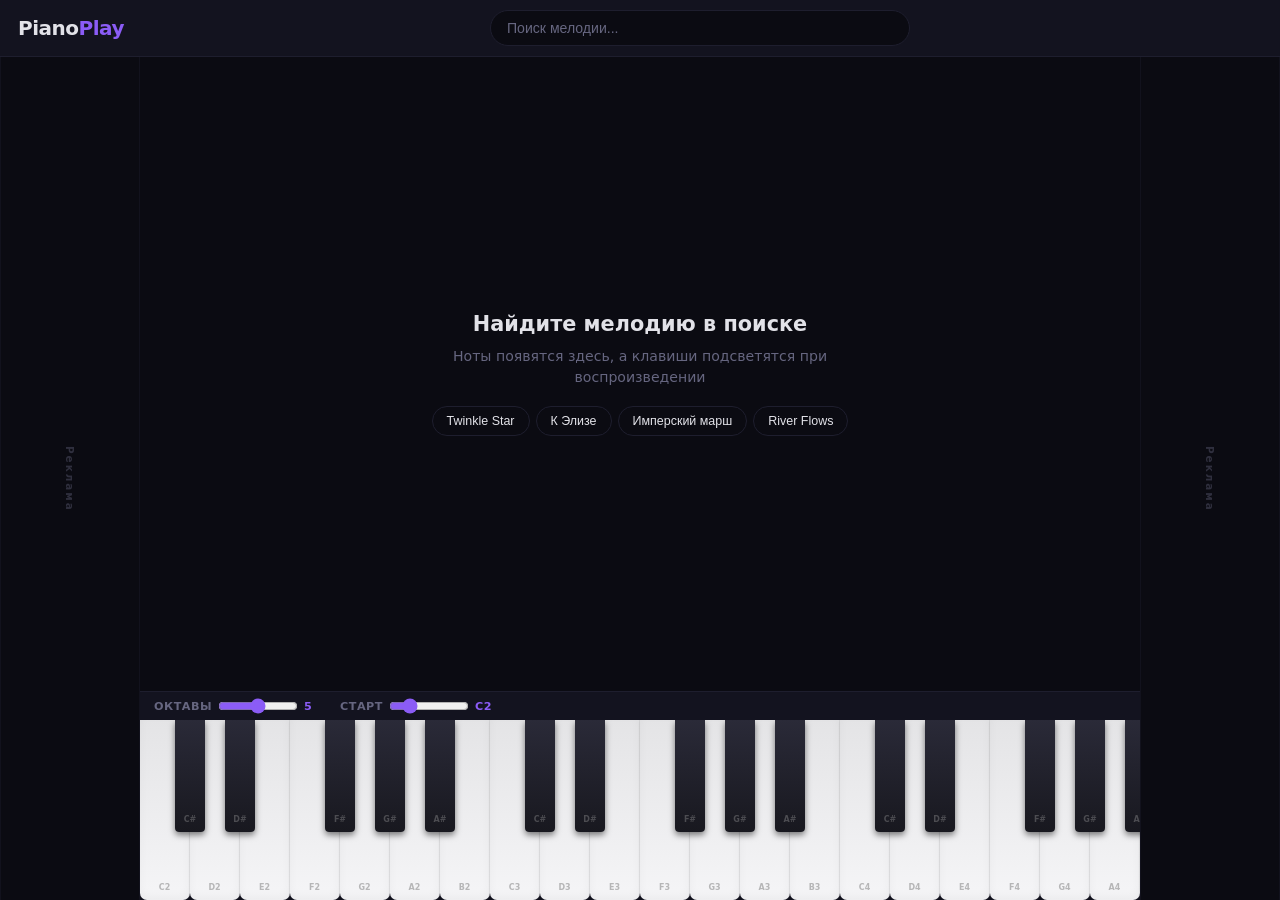
==== commit af6cdf4f: "Add files via upload" ====
--- a/index.html
+++ b/index.html
@@ -1,1708 +1,76 @@
 <!DOCTYPE html>
 <html lang="ru">
 <head>
-<meta charset="UTF-8">
-<meta name="viewport" content="width=device-width, initial-scale=1.0, maximum-scale=1.0, user-scalable=no">
-<title>PianoPlay</title>
-<style>
-/* ============================================
-   PianoPlay — Modern Piano Web App
-   ============================================ */
-
-/* --- Reset & Base --- */
-*, *::before, *::after { margin: 0; padding: 0; box-sizing: border-box; }
-
-:root {
-  --font: system-ui, -apple-system, Segoe UI, sans-serif;
-
-  /* Dark theme (default) */
-  --bg: #0a0a0f;
-  --bg-glass: rgba(16, 16, 28, 0.72);
-  --surface: rgba(255, 255, 255, 0.04);
-  --surface-hover: rgba(255, 255, 255, 0.08);
-  --surface-active: rgba(255, 255, 255, 0.12);
-  --border: rgba(255, 255, 255, 0.06);
-  --border-hover: rgba(255, 255, 255, 0.12);
-  --text: #f0f0f5;
-  --text-secondary: #8888a0;
-  --text-muted: #555568;
-
-  --accent: #7c3aed;
-  --accent-glow: rgba(124, 58, 237, 0.35);
-  --accent-soft: rgba(124, 58, 237, 0.12);
-  --accent-2: #ec4899;
-  --accent-2-glow: rgba(236, 72, 153, 0.3);
-  --success: #10b981;
-  --warning: #f59e0b;
-
-  --white-key: #f5f5f7;
-  --white-key-pressed: #dddde0;
-  --white-key-highlight: linear-gradient(180deg, #c084fc 0%, #a855f7 100%);
-  --black-key: #1c1c24;
-  --black-key-pressed: #2a2a36;
-  --black-key-highlight: linear-gradient(180deg, #a855f7 0%, #7c3aed 100%);
-
-  --wk-w: 52px;
-  --bk-w: 32px;
-  --piano-h: 190px;
-
-  --radius-sm: 8px;
-  --radius-md: 12px;
-  --radius-lg: 16px;
-  --radius-xl: 24px;
-
-  --shadow-sm: 0 1px 3px rgba(0,0,0,0.3);
-  --shadow-md: 0 4px 16px rgba(0,0,0,0.3);
-  --shadow-lg: 0 8px 32px rgba(0,0,0,0.4);
-  --shadow-glow: 0 0 40px var(--accent-glow);
-
-  --transition: 0.2s cubic-bezier(0.4, 0, 0.2, 1);
-  --transition-spring: 0.4s cubic-bezier(0.34, 1.56, 0.64, 1);
-}
-
-[data-theme="light"] {
-  --bg: #f4f4f8;
-  --bg-glass: rgba(244, 244, 248, 0.8);
-  --surface: rgba(0, 0, 0, 0.03);
-  --surface-hover: rgba(0, 0, 0, 0.06);
-  --surface-active: rgba(0, 0, 0, 0.09);
-  --border: rgba(0, 0, 0, 0.08);
-  --border-hover: rgba(0, 0, 0, 0.15);
-  --text: #1a1a2e;
-  --text-secondary: #64648a;
-  --text-muted: #9999aa;
-  --shadow-sm: 0 1px 3px rgba(0,0,0,0.08);
-  --shadow-md: 0 4px 16px rgba(0,0,0,0.08);
-  --shadow-lg: 0 8px 32px rgba(0,0,0,0.1);
-  --black-key: #222230;
-}
-
-html { height: 100%; }
-body {
-  font-family: var(--font);
-  background: var(--bg);
-  color: var(--text);
-  height: 100dvh;
-  overflow: hidden;
-  display: flex;
-  flex-direction: column;
-  -webkit-font-smoothing: antialiased;
-  -moz-osx-font-smoothing: grayscale;
-}
-
-/* --- Ambient Background --- */
-.ambient {
-  position: fixed;
-  inset: 0;
-  pointer-events: none;
-  z-index: 0;
-  overflow: hidden;
-}
-.blob {
-  position: absolute;
-  border-radius: 50%;
-  filter: blur(120px);
-  opacity: 0.15;
-  animation: blobFloat 20s ease-in-out infinite alternate;
-}
-.blob-1 {
-  width: 600px; height: 600px;
-  background: var(--accent);
-  top: -200px; left: -100px;
-  animation-duration: 22s;
-}
-.blob-2 {
-  width: 500px; height: 500px;
-  background: var(--accent-2);
-  bottom: -150px; right: -100px;
-  animation-duration: 18s;
-  animation-delay: -5s;
-}
-.blob-3 {
-  width: 400px; height: 400px;
-  background: #3b82f6;
-  top: 50%; left: 50%;
-  transform: translate(-50%, -50%);
-  animation-duration: 25s;
-  animation-delay: -10s;
-}
-@keyframes blobFloat {
-  0%   { transform: translate(0, 0) scale(1); }
-  33%  { transform: translate(30px, -40px) scale(1.05); }
-  66%  { transform: translate(-20px, 20px) scale(0.95); }
-  100% { transform: translate(10px, -10px) scale(1.02); }
-}
-
-[data-theme="light"] .blob { opacity: 0.07; }
-
-/* --- Header --- */
-.header {
-  display: flex;
-  align-items: center;
-  gap: 16px;
-  padding: 12px 20px;
-  background: var(--bg-glass);
-  backdrop-filter: blur(24px);
-  -webkit-backdrop-filter: blur(24px);
-  border-bottom: 1px solid var(--border);
-  z-index: 100;
-  position: relative;
-  flex-shrink: 0;
-}
-
-.logo {
-  display: flex;
-  align-items: center;
-  gap: 10px;
-  text-decoration: none;
-  color: var(--text);
-  flex-shrink: 0;
-}
-.logo-text {
-  font-size: 1.3rem;
-  font-weight: 800;
-  letter-spacing: -0.5px;
-}
-.logo-accent { color: var(--accent); }
-
-.header-btn {
-  width: 38px;
-  height: 38px;
-  border-radius: var(--radius-sm);
-  border: 1px solid var(--border);
-  background: var(--surface);
-  color: var(--text-secondary);
-  cursor: pointer;
-  display: flex;
-  align-items: center;
-  justify-content: center;
-  transition: all var(--transition);
-  flex-shrink: 0;
-}
-.header-btn:hover {
-  background: var(--surface-hover);
-  color: var(--text);
-  border-color: var(--border-hover);
-}
-
-/* --- Search --- */
-.search-wrapper {
-  flex: 1;
-  max-width: 480px;
-  margin: 0 auto;
-  position: relative;
-}
-
-.search-box {
-  position: relative;
-  display: flex;
-  align-items: center;
-}
-.search-icon {
-  position: absolute;
-  left: 14px;
-  color: var(--text-muted);
-  pointer-events: none;
-  transition: color var(--transition);
-}
-.search-box:focus-within .search-icon { color: var(--accent); }
-
-#searchInput {
-  width: 100%;
-  padding: 10px 44px 10px 44px;
-  border-radius: var(--radius-xl);
-  border: 1px solid var(--border);
-  background: var(--surface);
-  color: var(--text);
-  font-family: var(--font);
-  font-size: 0.9rem;
-  outline: none;
-  transition: all var(--transition);
-}
-#searchInput::placeholder { color: var(--text-muted); }
-#searchInput:focus {
-  border-color: var(--accent);
-  background: var(--surface-hover);
-  box-shadow: 0 0 0 3px var(--accent-soft);
-}
-
-.search-hint {
-  position: absolute;
-  right: 12px;
-  padding: 2px 8px;
-  border-radius: 6px;
-  background: var(--surface);
-  border: 1px solid var(--border);
-  color: var(--text-muted);
-  font-size: 0.7rem;
-  font-family: var(--font);
-  pointer-events: none;
-  transition: opacity var(--transition);
-}
-#searchInput:focus ~ .search-hint { opacity: 0; }
-
-.search-dropdown {
-  position: absolute;
-  top: calc(100% + 8px);
-  left: 0;
-  right: 0;
-  background: var(--bg-glass);
-  backdrop-filter: blur(24px);
-  -webkit-backdrop-filter: blur(24px);
-  border: 1px solid var(--border);
-  border-radius: var(--radius-lg);
-  box-shadow: var(--shadow-lg);
-  max-height: 380px;
-  overflow: hidden;
-  z-index: 200;
-  opacity: 0;
-  visibility: hidden;
-  transform: translateY(-8px) scale(0.98);
-  transition: all 0.25s cubic-bezier(0.4, 0, 0.2, 1);
-}
-.search-dropdown.open {
-  opacity: 1;
-  visibility: visible;
-  transform: translateY(0) scale(1);
-}
-.search-dropdown-inner {
-  max-height: 380px;
-  overflow-y: auto;
-  padding: 6px;
-}
-.search-dropdown-inner::-webkit-scrollbar { width: 4px; }
-.search-dropdown-inner::-webkit-scrollbar-thumb { background: var(--text-muted); border-radius: 2px; }
-
-.search-result {
-  display: flex;
-  align-items: center;
-  gap: 12px;
-  padding: 10px 14px;
-  border-radius: var(--radius-md);
-  cursor: pointer;
-  transition: all var(--transition);
-}
-.search-result:hover,
-.search-result.active {
-  background: var(--accent-soft);
-}
-.search-result .sr-icon {
-  width: 40px;
-  height: 40px;
-  border-radius: var(--radius-sm);
-  background: var(--surface-hover);
-  display: flex;
-  align-items: center;
-  justify-content: center;
-  font-size: 1.2rem;
-  flex-shrink: 0;
-}
-.search-result .sr-text h4 {
-  font-size: 0.88rem;
-  font-weight: 600;
-  line-height: 1.3;
-}
-.search-result .sr-text p {
-  font-size: 0.75rem;
-  color: var(--text-secondary);
-  margin-top: 1px;
-}
-.search-empty {
-  padding: 24px;
-  text-align: center;
-  color: var(--text-muted);
-  font-size: 0.85rem;
-}
-
-/* --- Main Layout --- */
-.main-layout {
-  flex: 1;
-  display: flex;
-  overflow: hidden;
-  position: relative;
-  z-index: 1;
-}
-
-.ad-slot {
-  width: 160px;
-  flex-shrink: 0;
-  display: flex;
-  align-items: center;
-  justify-content: center;
-  border-left: 1px solid var(--border);
-  border-right: 1px solid var(--border);
-}
-.ad-slot:first-child { border-left: none; }
-.ad-slot:last-child { border-right: none; }
-.ad-placeholder {
-  width: 120px;
-  height: 600px;
-  max-height: 80%;
-  border-radius: var(--radius-md);
-  border: 1px dashed var(--border);
-  display: flex;
-  align-items: center;
-  justify-content: center;
-  color: var(--text-muted);
-  font-size: 0.7rem;
-  letter-spacing: 2px;
-  font-weight: 600;
-}
-
-.content {
-  flex: 1;
-  display: flex;
-  flex-direction: column;
-  overflow: hidden;
-  min-width: 0;
-}
-
-/* --- Welcome Screen --- */
-.welcome-screen {
-  flex: 1;
-  display: flex;
-  align-items: center;
-  justify-content: center;
-  padding: 30px 20px;
-  animation: fadeInUp 0.8s ease-out;
-}
-.welcome-screen.hidden { display: none; }
-
-.welcome-inner { text-align: center; max-width: 520px; }
-
-.welcome-keys {
-  display: inline-flex;
-  gap: 3px;
-  margin-bottom: 28px;
-  position: relative;
-  height: 64px;
-}
-.wk {
-  width: 24px;
-  height: 60px;
-  background: var(--white-key);
-  border-radius: 0 0 6px 6px;
-  animation: keyBounce 2s ease-in-out infinite;
-}
-.wk-1 { animation-delay: 0s; }
-.wk-2 { animation-delay: 0.15s; }
-.wk-3 { animation-delay: 0.3s; }
-.wk-b {
-  position: absolute;
-  width: 16px;
-  height: 38px;
-  background: var(--black-key);
-  border-radius: 0 0 4px 4px;
-  top: 0;
-  z-index: 2;
-}
-.wk-b1 { left: 16px; animation-delay: 0.07s; }
-.wk-b2 { left: 43px; animation-delay: 0.22s; }
-
-@keyframes keyBounce {
-  0%, 100% { transform: scaleY(1); }
-  50% { transform: scaleY(0.94); }
-}
-
-.welcome-title {
-  font-size: 2rem;
-  font-weight: 800;
-  letter-spacing: -1px;
-  margin-bottom: 12px;
-  line-height: 1.2;
-}
-.welcome-title span { color: var(--accent); }
-
-.welcome-desc {
-  color: var(--text-secondary);
-  font-size: 0.95rem;
-  line-height: 1.6;
-  margin-bottom: 24px;
-}
-
-.welcome-tags {
-  display: flex;
-  flex-wrap: wrap;
-  gap: 8px;
-  justify-content: center;
-  margin-bottom: 20px;
-}
-.tag {
-  padding: 8px 16px;
-  border-radius: var(--radius-xl);
-  border: 1px solid var(--border);
-  background: var(--surface);
-  color: var(--text);
-  font-family: var(--font);
-  font-size: 0.82rem;
-  font-weight: 500;
-  cursor: pointer;
-  transition: all var(--transition);
-}
-.tag:hover {
-  background: var(--accent-soft);
-  border-color: var(--accent);
-  transform: translateY(-1px);
-}
-
-.welcome-hint {
-  color: var(--text-muted);
-  font-size: 0.8rem;
-}
-
-/* --- Player --- */
-.player {
-  display: none;
-  align-items: center;
-  gap: 16px;
-  padding: 10px 20px;
-  background: var(--bg-glass);
-  backdrop-filter: blur(16px);
-  -webkit-backdrop-filter: blur(16px);
-  border-bottom: 1px solid var(--border);
-  flex-shrink: 0;
-  position: relative;
-  animation: slideDown 0.35s ease-out;
-}
-.player.active { display: flex; }
-
-@keyframes slideDown {
-  from { opacity: 0; transform: translateY(-100%); }
-  to   { opacity: 1; transform: translateY(0); }
-}
-
-.player-track {
-  display: flex;
-  align-items: center;
-  gap: 12px;
-  min-width: 0;
-  flex: 1;
-}
-.player-icon {
-  width: 40px;
-  height: 40px;
-  border-radius: var(--radius-sm);
-  background: var(--accent-soft);
-  display: flex;
-  align-items: center;
-  justify-content: center;
-  font-size: 1.2rem;
-  flex-shrink: 0;
-}
-.player-info {
-  display: flex;
-  flex-direction: column;
-  min-width: 0;
-}
-.player-title {
-  font-size: 0.88rem;
-  font-weight: 700;
-  white-space: nowrap;
-  overflow: hidden;
-  text-overflow: ellipsis;
-}
-.player-artist {
-  font-size: 0.75rem;
-  color: var(--text-secondary);
-}
-
-.player-controls {
-  display: flex;
-  align-items: center;
-  gap: 6px;
-}
-.ctrl-btn {
-  width: 36px;
-  height: 36px;
-  border-radius: 50%;
-  border: none;
-  background: var(--surface);
-  color: var(--text);
-  cursor: pointer;
-  display: flex;
-  align-items: center;
-  justify-content: center;
-  transition: all var(--transition);
-}
-.ctrl-btn:hover {
-  background: var(--surface-hover);
-  transform: scale(1.08);
-}
-.ctrl-main {
-  width: 42px;
-  height: 42px;
-  background: var(--accent);
-  color: #fff;
-}
-.ctrl-main:hover {
-  background: #6d28d9;
-  box-shadow: var(--shadow-glow);
-}
-
-.player-tempo {
-  display: flex;
-  align-items: center;
-  gap: 8px;
-  flex-shrink: 0;
-}
-.tempo-label {
-  font-size: 0.72rem;
-  color: var(--text-muted);
-  text-transform: uppercase;
-  letter-spacing: 1px;
-  font-weight: 600;
-}
-.tempo-range {
-  width: 80px;
-  accent-color: var(--accent);
-  cursor: pointer;
-}
-.tempo-value {
-  font-size: 0.78rem;
-  color: var(--accent);
-  font-weight: 700;
-  min-width: 32px;
-  font-variant-numeric: tabular-nums;
-}
-
-.player-progress {
-  position: absolute;
-  bottom: 0;
-  left: 0;
-  right: 0;
-  height: 3px;
-  background: var(--surface);
-}
-.progress-bar {
-  height: 100%;
-  width: 0%;
-  background: linear-gradient(90deg, var(--accent), var(--accent-2));
-  border-radius: 0 3px 3px 0;
-  transition: width 0.3s linear;
-}
-
-/* --- Note Sheet --- */
-.note-sheet {
-  display: none;
-  flex: 1;
-  min-height: 60px;
-  overflow: hidden;
-  position: relative;
-  padding: 0;
-}
-.note-sheet.active { display: block; }
-
-.note-sheet-scroll {
-  display: flex;
-  flex-wrap: wrap;
-  gap: 5px;
-  padding: 16px 20px;
-  align-content: flex-start;
-  overflow-y: auto;
-  height: 100%;
-  justify-content: center;
-}
-.note-sheet-scroll::-webkit-scrollbar { width: 4px; }
-.note-sheet-scroll::-webkit-scrollbar-thumb { background: var(--text-muted); border-radius: 2px; }
-
-.note-chip {
-  padding: 6px 14px;
-  border-radius: var(--radius-xl);
-  background: var(--surface);
-  border: 1.5px solid var(--border);
-  font-size: 0.8rem;
-  font-weight: 600;
-  font-variant-numeric: tabular-nums;
-  transition: all 0.15s ease;
-  cursor: default;
-  min-width: 48px;
-  text-align: center;
-}
-.note-chip.rest {
-  background: transparent;
-  border-style: dashed;
-  color: var(--text-muted);
-  font-weight: 400;
-}
-.note-chip.current {
-  background: var(--accent);
-  border-color: var(--accent);
-  color: #fff;
-  transform: scale(1.15);
-  box-shadow: 0 0 20px var(--accent-glow);
-  z-index: 5;
-}
-.note-chip.played {
-  opacity: 0.4;
-  border-color: var(--accent);
-  background: var(--accent-soft);
-}
-
-/* --- Piano Section --- */
-.piano-section {
-  flex-shrink: 0;
-  background: var(--bg-glass);
-  backdrop-filter: blur(16px);
-  -webkit-backdrop-filter: blur(16px);
-  border-top: 1px solid var(--border);
-}
-
-.piano-toolbar {
-  display: flex;
-  align-items: center;
-  gap: 24px;
-  padding: 8px 20px;
-  border-bottom: 1px solid var(--border);
-}
-.octave-control {
-  display: flex;
-  align-items: center;
-  gap: 8px;
-}
-.octave-control label {
-  font-size: 0.72rem;
-  color: var(--text-muted);
-  text-transform: uppercase;
-  letter-spacing: 1px;
-  font-weight: 600;
-  white-space: nowrap;
-}
-.octave-control input[type="range"] {
-  width: 90px;
-  accent-color: var(--accent);
-  cursor: pointer;
-}
-.octave-value {
-  font-size: 0.8rem;
-  font-weight: 700;
-  color: var(--accent);
-  min-width: 20px;
-  font-variant-numeric: tabular-nums;
-}
-
-.piano-viewport {
-  overflow-x: auto;
-  overflow-y: hidden;
-  -webkit-overflow-scrolling: touch;
-  cursor: grab;
-  position: relative;
-}
-.piano-viewport:active { cursor: grabbing; }
-.piano-viewport::-webkit-scrollbar { height: 5px; }
-.piano-viewport::-webkit-scrollbar-track { background: var(--surface); }
-.piano-viewport::-webkit-scrollbar-thumb { background: var(--accent); border-radius: 3px; opacity: 0.5; }
-
-.piano {
-  display: flex;
-  position: relative;
-  height: var(--piano-h);
-  user-select: none;
-  -webkit-user-select: none;
-  touch-action: none;
-}
-
-.key {
-  position: relative;
-  cursor: pointer;
-  transition: background 0.06s ease, transform 0.06s ease, box-shadow 0.06s ease;
-  display: flex;
-  flex-direction: column;
-  justify-content: flex-end;
-  align-items: center;
-  padding-bottom: 10px;
-}
-
-.key.white {
-  width: var(--wk-w);
-  height: 100%;
-  background: var(--white-key);
-  border-right: 1px solid rgba(0, 0, 0, 0.1);
-  border-bottom: 1px solid rgba(0, 0, 0, 0.15);
-  border-radius: 0 0 8px 8px;
-  z-index: 1;
-  flex-shrink: 0;
-  box-shadow: 0 2px 4px rgba(0, 0, 0, 0.06), inset 0 -3px 6px rgba(0, 0, 0, 0.04);
-}
-.key.white:hover { background: #ebebed; }
-.key.white.pressed {
-  background: var(--white-key-pressed);
-  transform: scaleY(0.98);
-  transform-origin: top;
-  box-shadow: none;
-}
-.key.white.highlight {
-  background: var(--white-key-highlight);
-  box-shadow: 0 0 24px var(--accent-glow), inset 0 -3px 6px rgba(0,0,0,0.1);
-}
-
-.key.black {
-  width: var(--bk-w);
-  height: 62%;
-  background: var(--black-key);
-  border-radius: 0 0 5px 5px;
-  position: absolute;
-  z-index: 2;
-  box-shadow: 0 4px 8px rgba(0, 0, 0, 0.5), inset 0 -2px 4px rgba(0, 0, 0, 0.3);
-}
-.key.black:hover { background: #28283a; }
-.key.black.pressed {
-  background: var(--black-key-pressed);
-  box-shadow: 0 2px 4px rgba(0, 0, 0, 0.3);
-  height: 61%;
-}
-.key.black.highlight {
-  background: var(--black-key-highlight);
-  box-shadow: 0 0 24px var(--accent-glow), 0 4px 8px rgba(0, 0, 0, 0.4);
-}
-
-.key .key-label {
-  font-size: 0.55rem;
-  font-weight: 600;
-  pointer-events: none;
-  opacity: 0.4;
-  letter-spacing: -0.3px;
-  transition: opacity var(--transition);
-}
-.key.white .key-label { color: #333; }
-.key.black .key-label { color: #ccc; padding-bottom: 0; }
-.key.highlight .key-label { opacity: 1; color: #fff; }
-
-/* --- Animations --- */
-@keyframes fadeInUp {
-  from { opacity: 0; transform: translateY(20px); }
-  to   { opacity: 1; transform: translateY(0); }
-}
-
-/* --- Scrollbar global --- */
-::-webkit-scrollbar { width: 5px; height: 5px; }
-::-webkit-scrollbar-track { background: transparent; }
-::-webkit-scrollbar-thumb { background: var(--text-muted); border-radius: 3px; }
-
-/* --- Responsive --- */
-@media (max-width: 1100px) {
-  .ad-slot { width: 120px; }
-  .ad-placeholder { width: 100px; }
-}
-
-@media (max-width: 900px) {
-  .ad-slot { display: none; }
-}
-
-@media (max-width: 600px) {
-  :root {
-    --wk-w: 38px;
-    --bk-w: 24px;
-    --piano-h: 150px;
-  }
-
-  .header { padding: 8px 12px; gap: 10px; }
-  .logo-text { font-size: 1.1rem; }
-  .logo-icon { display: none; }
-
-  .search-wrapper { max-width: 100%; }
-  .search-hint { display: none; }
-
-  .welcome-title { font-size: 1.5rem; }
-  .welcome-desc { font-size: 0.85rem; }
-  .welcome-tags { gap: 6px; }
-  .tag { padding: 6px 12px; font-size: 0.75rem; }
-
-  .player { gap: 10px; padding: 8px 12px; flex-wrap: wrap; }
-  .player-tempo { order: 4; flex-basis: 100%; justify-content: center; padding-top: 4px; }
-
-  .piano-toolbar { gap: 12px; padding: 6px 12px; }
-  .octave-control input[type="range"] { width: 60px; }
-
-  .note-sheet-scroll { padding: 10px 12px; gap: 4px; }
-  .note-chip { padding: 5px 10px; font-size: 0.72rem; min-width: 40px; }
-}
-
-@media (max-width: 380px) {
-  :root {
-    --wk-w: 32px;
-    --bk-w: 20px;
-    --piano-h: 130px;
-  }
-}
-
-</style>
+  <meta charset="UTF-8">
+  <meta name="viewport" content="width=device-width, initial-scale=1.0, maximum-scale=1.0, user-scalable=no">
+  <title>PianoPlay</title>
+  <link rel="stylesheet" href="style.css">
 </head>
 <body>
-<div class="ambient">
-<div class="blob blob-1"></div><div class="blob blob-2"></div><div class="blob blob-3"></div>
-</div>
-<header class="header">
-<a href="#" class="logo" onclick="location.reload();return false;">
-<svg class="logo-icon" viewBox="0 0 32 32" width="28" height="28"><rect x="2" y="8" width="4" height="18" rx="1" fill="#fff"/><rect x="7" y="8" width="4" height="18" rx="1" fill="#fff"/><rect x="12" y="8" width="4" height="18" rx="1" fill="#fff"/><rect x="17" y="8" width="4" height="18" rx="1" fill="#fff"/><rect x="22" y="8" width="4" height="18" rx="1" fill="#fff"/><rect x="4" y="8" width="3" height="11" rx="1" fill="#7c3aed"/><rect x="9" y="8" width="3" height="11" rx="1" fill="#7c3aed"/><rect x="19" y="8" width="3" height="11" rx="1" fill="#7c3aed"/><rect x="24" y="8" width="3" height="11" rx="1" fill="#7c3aed"/></svg>
-<span class="logo-text">Piano<span class="logo-accent">Play</span></span>
-</a>
-<div class="search-wrapper">
-<div class="search-box" id="searchBox">
-<svg class="search-icon" viewBox="0 0 24 24" width="20" height="20" fill="none" stroke="currentColor" stroke-width="2"><circle cx="11" cy="11" r="7"/><path d="M21 21l-4.35-4.35"/></svg>
-<input type="text" id="searchInput" placeholder="Найти мелодию..." autocomplete="off" spellcheck="false">
-<kbd class="search-hint" id="searchHint">/</kbd>
-</div>
-<div class="search-dropdown" id="searchDropdown"><div class="search-dropdown-inner" id="searchResults"></div></div>
-</div>
-</header>
-<main class="main-layout">
-<aside class="ad-slot ad-left"><div class="ad-placeholder"><span>AD</span></div></aside>
-<section class="content">
-<div class="welcome-screen" id="welcomeScreen">
-<div class="welcome-inner">
-<div class="welcome-keys"><div class="wk wk-1"></div><div class="wk wk-2"></div><div class="wk wk-3"></div><div class="wk wk-b wk-b1"></div><div class="wk wk-b wk-b2"></div></div>
-<h1 class="welcome-title">Играйте мелодии <span>по нотам</span></h1>
-<p class="welcome-desc">Найдите мелодию в поиске — ноты появятся здесь, клавиши подсветятся при воспроизведении.</p>
-<div class="welcome-tags">
-<button type="button" class="tag" onclick="selectSong(3)">Twinkle</button>
-<button type="button" class="tag" onclick="selectSong(2)">К Элизе</button>
-<button type="button" class="tag" onclick="selectSong(14)">Имперский марш</button>
-<button type="button" class="tag" onclick="selectSong(12)">River Flows</button>
-</div>
-<p class="welcome-hint">Можно нажимать клавиши пианино внизу</p>
-</div></div>
-<div class="player" id="player">
-<div class="player-track"><div class="player-icon" id="playerIcon">🎵</div><div class="player-info"><span class="player-title" id="playerTitle">—</span><span class="player-artist" id="playerArtist">—</span></div></div>
-<div class="player-controls">
-<button type="button" class="ctrl-btn" onclick="restartSong()" title="Сначала"><svg viewBox="0 0 24 24" width="18" height="18" fill="currentColor"><path d="M6 6h2v12H6zm3.5 6 8.5 6V6z"/></svg></button>
-<button type="button" class="ctrl-btn ctrl-main" id="playPauseBtn" onclick="togglePlayPause()"><svg class="icon-play" viewBox="0 0 24 24" width="22" height="22" fill="currentColor"><path d="M8 5v14l11-7z"/></svg><svg class="icon-pause" viewBox="0 0 24 24" width="22" height="22" fill="currentColor" style="display:none"><path d="M6 4h4v16H6zM14 4h4v16h-4z"/></svg></button>
-<button type="button" class="ctrl-btn" onclick="stopSong()" title="Стоп"><svg viewBox="0 0 24 24" width="18" height="18" fill="currentColor"><rect x="6" y="6" width="12" height="12" rx="1"/></svg></button>
-</div>
-<div class="player-tempo"><span class="tempo-label">Темп</span><input type="range" id="tempoSlider" class="tempo-range" min="0.3" max="2.5" step="0.05" value="1"><span class="tempo-value" id="tempoValue">1.0×</span></div>
-<div class="player-progress"><div class="progress-bar" id="progressBar"></div></div>
-</div>
-<div class="note-sheet" id="noteSheet"><div class="note-sheet-scroll" id="noteSheetScroll"></div></div>
-<div class="piano-section">
-<div class="piano-toolbar">
-<div class="octave-control"><label>Октавы</label><input type="range" id="octaveRange" min="2" max="8" step="1" value="5"><span class="octave-value" id="octaveValue">5</span></div>
-<div class="octave-control"><label>Начало</label><input type="range" id="startOctave" min="1" max="6" step="1" value="2"><span class="octave-value" id="startOctaveValue">C2</span></div>
-</div>
-<div class="piano-viewport" id="pianoViewport"><div class="piano" id="piano"></div></div>
-</div>
-</section>
-<aside class="ad-slot ad-right"><div class="ad-placeholder"><span>AD</span></div></aside>
-</main>
-<script>
-/**
- * PianoPlay — Audio Engine
- * Realistic piano synthesis via Web Audio API
- */
 
-const PianoAudio = (() => {
-  const AudioCtx = window.AudioContext || window.webkitAudioContext;
-  let ctx = null;
-  let masterGain = null;
-  let compressor = null;
-  let reverb = null;
+  <header>
+    <div class="logo">Piano<span>Play</span></div>
+    <div class="search">
+      <input type="text" id="search" placeholder="Поиск мелодии..." autocomplete="off">
+      <div class="dropdown" id="dropdown"></div>
+    </div>
+  </header>
 
-  const NOTE_SEMITONES = {
-    C:0,'C#':1,Db:1,D:2,'D#':3,Eb:3,E:4,
-    F:5,'F#':6,Gb:6,G:7,'G#':8,Ab:8,
-    A:9,'A#':10,Bb:10,B:11
-  };
+  <div class="body-row">
+    <aside class="ad">Реклама</aside>
 
-  function init() {
-    if (ctx) return;
-    ctx = new AudioCtx();
+    <main>
+      <div id="welcome">
+        <h2>Найдите мелодию в поиске</h2>
+        <p>Ноты появятся здесь, а клавиши подсветятся при воспроизведении</p>
+        <div class="quick">
+          <button onclick="playSong(3)">Twinkle Star</button>
+          <button onclick="playSong(2)">К Элизе</button>
+          <button onclick="playSong(14)">Имперский марш</button>
+          <button onclick="playSong(12)">River Flows</button>
+        </div>
+      </div>
 
-    compressor = ctx.createDynamicsCompressor();
-    compressor.threshold.value = -24;
-    compressor.knee.value = 30;
-    compressor.ratio.value = 4;
-
-    masterGain = ctx.createGain();
-    masterGain.gain.value = 0.7;
-
-    compressor.connect(masterGain);
-    masterGain.connect(ctx.destination);
-
-    createReverb();
-  }
-
-  function createReverb() {
-    const convolver = ctx.createConvolver();
-    const rate = ctx.sampleRate;
-    const length = rate * 1.5;
-    const buffer = ctx.createBuffer(2, length, rate);
-    for (let ch = 0; ch < 2; ch++) {
-      const data = buffer.getChannelData(ch);
-      for (let i = 0; i < length; i++) {
-        data[i] = (Math.random() * 2 - 1) * Math.pow(1 - i / length, 2.5);
-      }
-    }
-    convolver.buffer = buffer;
-
-    const reverbGain = ctx.createGain();
-    reverbGain.gain.value = 0.15;
-    convolver.connect(reverbGain);
-    reverbGain.connect(masterGain);
-    reverb = convolver;
-  }
-
-  function resume() {
-    if (ctx && ctx.state === 'suspended') ctx.resume();
-  }
-
-  function noteToFreq(note) {
-    const match = note.match(/^([A-Ga-g]#?b?)(\d)$/);
-    if (!match) return 440;
-    const name = match[1].charAt(0).toUpperCase() + match[1].slice(1);
-    const semitone = NOTE_SEMITONES[name];
-    if (semitone === undefined) return 440;
-    const octave = parseInt(match[2]);
-    return 440 * Math.pow(2, (semitone - 9 + (octave - 4) * 12) / 12);
-  }
-
-  function play(note, duration = 0.5) {
-    init();
-    resume();
-    const freq = noteToFreq(note);
-    const now = ctx.currentTime;
-
-    const fundamental = ctx.createOscillator();
-    fundamental.type = 'triangle';
-    fundamental.frequency.value = freq;
-
-    const harmonic2 = ctx.createOscillator();
-    harmonic2.type = 'sine';
-    harmonic2.frequency.value = freq * 2;
-
-    const harmonic3 = ctx.createOscillator();
-    harmonic3.type = 'sine';
-    harmonic3.frequency.value = freq * 3;
-
-    const h2Gain = ctx.createGain();
-    h2Gain.gain.value = 0.15;
-    const h3Gain = ctx.createGain();
-    h3Gain.gain.value = 0.05;
-
-    const env = ctx.createGain();
-    env.gain.setValueAtTime(0, now);
-    env.gain.linearRampToValueAtTime(0.4, now + 0.008);
-    env.gain.exponentialRampToValueAtTime(0.2, now + 0.08);
-    env.gain.exponentialRampToValueAtTime(0.1, now + duration * 0.5);
-    env.gain.exponentialRampToValueAtTime(0.001, now + duration);
-
-    const filter = ctx.createBiquadFilter();
-    filter.type = 'lowpass';
-    filter.frequency.setValueAtTime(Math.min(freq * 8, 12000), now);
-    filter.frequency.exponentialRampToValueAtTime(Math.max(freq * 2, 400), now + duration);
-    filter.Q.value = 1;
-
-    fundamental.connect(filter);
-    harmonic2.connect(h2Gain).connect(filter);
-    harmonic3.connect(h3Gain).connect(filter);
-    filter.connect(env);
-    env.connect(compressor);
-    if (reverb) env.connect(reverb);
-
-    const endTime = now + duration + 0.05;
-    fundamental.start(now);
-    harmonic2.start(now);
-    harmonic3.start(now);
-    fundamental.stop(endTime);
-    harmonic2.stop(endTime);
-    harmonic3.stop(endTime);
-  }
-
-  return { init, resume, play, noteToFreq };
-})();
-
-/**
- * PianoPlay — Song Database
- * Each song: { id, title, artist, icon, bpm, notes: [{ n: "C4", d: beats }, ...] }
- * d = duration in beats. REST = silence.
- */
-
-const SONGS = [
-  {
-    id: 1, title: "Р›СѓРЅРЅР°СЏ СЃРѕРЅР°С‚Р°", artist: "Р‘РµС‚С…РѕРІРµРЅ",
-    icon: "рџЊ™", bpm: 56,
-    notes: [
-      {n:"G#3",d:1},{n:"C#4",d:1},{n:"E4",d:1},
-      {n:"G#3",d:1},{n:"C#4",d:1},{n:"E4",d:1},
-      {n:"G#3",d:1},{n:"C#4",d:1},{n:"E4",d:1},
-      {n:"G#3",d:1},{n:"C#4",d:1},{n:"E4",d:1},
-      {n:"A3",d:1},{n:"C#4",d:1},{n:"E4",d:1},
-      {n:"A3",d:1},{n:"C#4",d:1},{n:"E4",d:1},
-      {n:"A3",d:1},{n:"C#4",d:1},{n:"E4",d:1},
-      {n:"A3",d:1},{n:"C#4",d:1},{n:"E4",d:1},
-      {n:"G#3",d:1},{n:"B3",d:1},{n:"E4",d:1},
-      {n:"G#3",d:1},{n:"B3",d:1},{n:"E4",d:1},
-      {n:"G#3",d:1},{n:"B3",d:1},{n:"E4",d:1},
-      {n:"G#3",d:1},{n:"B3",d:1},{n:"E4",d:1},
-    ]
-  },
-  {
-    id: 2, title: "Рљ Р­Р»РёР·Рµ", artist: "Р‘РµС‚С…РѕРІРµРЅ",
-    icon: "рџ’ђ", bpm: 130,
-    notes: [
-      {n:"E5",d:0.5},{n:"D#5",d:0.5},{n:"E5",d:0.5},{n:"D#5",d:0.5},{n:"E5",d:0.5},
-      {n:"B4",d:0.5},{n:"D5",d:0.5},{n:"C5",d:0.5},{n:"A4",d:1},
-      {n:"REST",d:0.5},{n:"C4",d:0.5},{n:"E4",d:0.5},{n:"A4",d:1},
-      {n:"REST",d:0.5},{n:"E4",d:0.5},{n:"G#4",d:0.5},{n:"B4",d:1},
-      {n:"REST",d:0.5},{n:"E4",d:0.5},{n:"E5",d:0.5},{n:"D#5",d:0.5},
-      {n:"E5",d:0.5},{n:"D#5",d:0.5},{n:"E5",d:0.5},{n:"B4",d:0.5},
-      {n:"D5",d:0.5},{n:"C5",d:0.5},{n:"A4",d:1},
-      {n:"REST",d:0.5},{n:"C4",d:0.5},{n:"E4",d:0.5},{n:"A4",d:1},
-      {n:"REST",d:0.5},{n:"E4",d:0.5},{n:"C5",d:0.5},{n:"B4",d:1},
-    ]
-  },
-  {
-    id: 3, title: "Twinkle Twinkle Little Star", artist: "Р”РµС‚СЃРєР°СЏ",
-    icon: "в­ђ", bpm: 100,
-    notes: [
-      {n:"C4",d:1},{n:"C4",d:1},{n:"G4",d:1},{n:"G4",d:1},
-      {n:"A4",d:1},{n:"A4",d:1},{n:"G4",d:2},
-      {n:"F4",d:1},{n:"F4",d:1},{n:"E4",d:1},{n:"E4",d:1},
-      {n:"D4",d:1},{n:"D4",d:1},{n:"C4",d:2},
-      {n:"G4",d:1},{n:"G4",d:1},{n:"F4",d:1},{n:"F4",d:1},
-      {n:"E4",d:1},{n:"E4",d:1},{n:"D4",d:2},
-      {n:"G4",d:1},{n:"G4",d:1},{n:"F4",d:1},{n:"F4",d:1},
-      {n:"E4",d:1},{n:"E4",d:1},{n:"D4",d:2},
-      {n:"C4",d:1},{n:"C4",d:1},{n:"G4",d:1},{n:"G4",d:1},
-      {n:"A4",d:1},{n:"A4",d:1},{n:"G4",d:2},
-      {n:"F4",d:1},{n:"F4",d:1},{n:"E4",d:1},{n:"E4",d:1},
-      {n:"D4",d:1},{n:"D4",d:1},{n:"C4",d:2},
-    ]
-  },
-  {
-    id: 4, title: "Happy Birthday", artist: "РўСЂР°РґРёС†РёРѕРЅРЅР°СЏ",
-    icon: "рџЋ‚", bpm: 110,
-    notes: [
-      {n:"G3",d:0.75},{n:"G3",d:0.25},{n:"A3",d:1},{n:"G3",d:1},
-      {n:"C4",d:1},{n:"B3",d:2},
-      {n:"G3",d:0.75},{n:"G3",d:0.25},{n:"A3",d:1},{n:"G3",d:1},
-      {n:"D4",d:1},{n:"C4",d:2},
-      {n:"G3",d:0.75},{n:"G3",d:0.25},{n:"G4",d:1},{n:"E4",d:1},
-      {n:"C4",d:1},{n:"B3",d:1},{n:"A3",d:2},
-      {n:"F4",d:0.75},{n:"F4",d:0.25},{n:"E4",d:1},{n:"C4",d:1},
-      {n:"D4",d:1},{n:"C4",d:2},
-    ]
-  },
-  {
-    id: 5, title: "РћРґР° Рє СЂР°РґРѕСЃС‚Рё", artist: "Р‘РµС‚С…РѕРІРµРЅ",
-    icon: "рџЋµ", bpm: 108,
-    notes: [
-      {n:"E4",d:1},{n:"E4",d:1},{n:"F4",d:1},{n:"G4",d:1},
-      {n:"G4",d:1},{n:"F4",d:1},{n:"E4",d:1},{n:"D4",d:1},
-      {n:"C4",d:1},{n:"C4",d:1},{n:"D4",d:1},{n:"E4",d:1},
-      {n:"E4",d:1.5},{n:"D4",d:0.5},{n:"D4",d:2},
-      {n:"E4",d:1},{n:"E4",d:1},{n:"F4",d:1},{n:"G4",d:1},
-      {n:"G4",d:1},{n:"F4",d:1},{n:"E4",d:1},{n:"D4",d:1},
-      {n:"C4",d:1},{n:"C4",d:1},{n:"D4",d:1},{n:"E4",d:1},
-      {n:"D4",d:1.5},{n:"C4",d:0.5},{n:"C4",d:2},
-    ]
-  },
-  {
-    id: 6, title: "Jingle Bells", artist: "Р РѕР¶РґРµСЃС‚РІРµРЅСЃРєР°СЏ",
-    icon: "рџЋ„", bpm: 120,
-    notes: [
-      {n:"E4",d:1},{n:"E4",d:1},{n:"E4",d:2},
-      {n:"E4",d:1},{n:"E4",d:1},{n:"E4",d:2},
-      {n:"E4",d:1},{n:"G4",d:1},{n:"C4",d:1},{n:"D4",d:1},
-      {n:"E4",d:4},
-      {n:"F4",d:1},{n:"F4",d:1},{n:"F4",d:1},{n:"F4",d:1},
-      {n:"F4",d:1},{n:"E4",d:1},{n:"E4",d:0.5},{n:"E4",d:0.5},
-      {n:"E4",d:1},{n:"D4",d:1},{n:"D4",d:1},{n:"E4",d:1},
-      {n:"D4",d:2},{n:"G4",d:2},
-    ]
-  },
-  {
-    id: 7, title: "РљР°Р»РёРЅРєР°", artist: "Р СѓСЃСЃРєР°СЏ РЅР°СЂРѕРґРЅР°СЏ",
-    icon: "рџ«ђ", bpm: 100,
-    notes: [
-      {n:"E4",d:1},{n:"E4",d:1},{n:"E4",d:1},{n:"E4",d:1},
-      {n:"A4",d:2},{n:"G4",d:1},{n:"F4",d:1},
-      {n:"E4",d:2},{n:"D4",d:1},{n:"E4",d:1},
-      {n:"F4",d:1},{n:"E4",d:1},{n:"D4",d:1},{n:"C4",d:1},
-      {n:"D4",d:2},{n:"E4",d:2},
-      {n:"A3",d:1},{n:"B3",d:1},{n:"C4",d:1},{n:"D4",d:1},
-      {n:"E4",d:2},{n:"E4",d:2},
-    ]
-  },
-  {
-    id: 8, title: "Canon in D", artist: "РџР°С…РµР»СЊР±РµР»СЊ",
-    icon: "рџЋ»", bpm: 72,
-    notes: [
-      {n:"F#5",d:1},{n:"E5",d:1},{n:"D5",d:1},{n:"C#5",d:1},
-      {n:"B4",d:1},{n:"A4",d:1},{n:"B4",d:1},{n:"C#5",d:1},
-      {n:"D5",d:1},{n:"C#5",d:1},{n:"B4",d:1},{n:"A4",d:1},
-      {n:"G4",d:1},{n:"F#4",d:1},{n:"G4",d:1},{n:"A4",d:1},
-      {n:"F#4",d:1},{n:"G4",d:1},{n:"A4",d:0.5},{n:"G4",d:0.5},
-      {n:"F#4",d:1},{n:"E4",d:1},{n:"D4",d:1},{n:"E4",d:1},
-      {n:"F#4",d:1},{n:"E4",d:0.5},{n:"D4",d:0.5},{n:"E4",d:1},
-      {n:"F#4",d:1},{n:"G4",d:1},{n:"A4",d:1},
-    ]
-  },
-  {
-    id: 9, title: "РўСѓСЂРµС†РєРёР№ РјР°СЂС€", artist: "РњРѕС†Р°СЂС‚",
-    icon: "рџЋј", bpm: 140,
-    notes: [
-      {n:"B4",d:0.5},{n:"A4",d:0.5},{n:"G#4",d:0.5},{n:"A4",d:0.5},
-      {n:"C5",d:1},{n:"REST",d:0.5},{n:"D5",d:0.5},{n:"C5",d:0.5},
-      {n:"B4",d:0.5},{n:"C5",d:0.5},{n:"E5",d:1},{n:"REST",d:0.5},
-      {n:"F5",d:0.5},{n:"E5",d:0.5},{n:"D#5",d:0.5},{n:"E5",d:0.5},
-      {n:"B5",d:0.5},{n:"A5",d:0.5},{n:"G#5",d:0.5},{n:"A5",d:0.5},
-      {n:"B5",d:0.5},{n:"A5",d:0.5},{n:"G#5",d:0.5},{n:"A5",d:0.5},
-      {n:"C6",d:2},
-    ]
-  },
-  {
-    id: 10, title: "РЎРѕР±Р°С‡РёР№ РІР°Р»СЊСЃ", artist: "РџРѕРїСѓР»СЏСЂРЅР°СЏ",
-    icon: "рџђ¶", bpm: 140,
-    notes: [
-      {n:"F#4",d:0.5},{n:"G4",d:0.5},{n:"F#4",d:0.5},{n:"D4",d:1.5},
-      {n:"REST",d:0.5},{n:"F#4",d:0.5},{n:"G4",d:0.5},{n:"F#4",d:0.5},{n:"D4",d:1.5},
-      {n:"REST",d:0.5},{n:"D4",d:0.5},{n:"F#4",d:0.5},{n:"A4",d:0.5},{n:"G4",d:1.5},
-      {n:"F#4",d:0.5},{n:"E4",d:0.5},{n:"D4",d:0.5},
-      {n:"F#4",d:0.5},{n:"G4",d:0.5},{n:"F#4",d:0.5},{n:"D4",d:1.5},
-      {n:"REST",d:0.5},{n:"F#4",d:0.5},{n:"G4",d:0.5},{n:"F#4",d:0.5},{n:"D4",d:1.5},
-      {n:"REST",d:0.5},{n:"A4",d:0.5},{n:"G4",d:0.5},{n:"F#4",d:0.5},{n:"E4",d:0.5},{n:"D4",d:1.5},
-    ]
-  },
-  {
-    id: 11, title: "РљР°С‚СЋС€Р°", artist: "Р‘Р»Р°РЅС‚РµСЂ",
-    icon: "рџЊё", bpm: 108,
-    notes: [
-      {n:"D4",d:1},{n:"F4",d:1},{n:"A4",d:1},{n:"A4",d:0.5},{n:"G4",d:0.5},
-      {n:"A4",d:1},{n:"F4",d:1.5},{n:"REST",d:0.5},
-      {n:"E4",d:1},{n:"G4",d:1},{n:"F4",d:1},{n:"F4",d:0.5},{n:"E4",d:0.5},
-      {n:"F4",d:1},{n:"D4",d:1.5},{n:"REST",d:0.5},
-      {n:"D4",d:1},{n:"F4",d:1},{n:"A4",d:1},{n:"A4",d:0.5},{n:"G4",d:0.5},
-      {n:"A4",d:1},{n:"C5",d:1},{n:"A#4",d:1},{n:"A4",d:1},
-      {n:"G4",d:1},{n:"F4",d:1},{n:"E4",d:1},{n:"D4",d:1.5},
-    ]
-  },
-  {
-    id: 12, title: "River Flows in You", artist: "Yiruma",
-    icon: "рџЊЉ", bpm: 68,
-    notes: [
-      {n:"F#4",d:0.5},{n:"G#4",d:0.5},{n:"A4",d:0.5},{n:"G#4",d:0.5},
-      {n:"F#4",d:0.5},{n:"E4",d:0.5},{n:"F#4",d:1},{n:"B3",d:1},
-      {n:"REST",d:0.5},{n:"E4",d:0.5},{n:"F#4",d:0.5},{n:"E4",d:0.5},
-      {n:"C#4",d:1},{n:"E4",d:1},{n:"F#4",d:1},
-      {n:"F#4",d:0.5},{n:"G#4",d:0.5},{n:"A4",d:0.5},{n:"G#4",d:0.5},
-      {n:"F#4",d:0.5},{n:"E4",d:0.5},{n:"F#4",d:1},{n:"B3",d:1},
-      {n:"REST",d:0.5},{n:"E4",d:0.5},{n:"C#4",d:1},{n:"B3",d:1.5},
-    ]
-  },
-  {
-    id: 13, title: "РўРѕРєРєР°С‚Р° СЂРµ РјРёРЅРѕСЂ", artist: "Р‘Р°С…",
-    icon: "в›Є", bpm: 100,
-    notes: [
-      {n:"A5",d:0.25},{n:"G5",d:0.25},{n:"A5",d:1.5},
-      {n:"G5",d:0.25},{n:"F5",d:0.25},{n:"E5",d:0.25},{n:"D5",d:0.25},
-      {n:"C#5",d:0.5},{n:"D5",d:2},
-      {n:"REST",d:1},
-      {n:"A4",d:0.25},{n:"G4",d:0.25},{n:"A4",d:1.5},
-      {n:"E4",d:0.25},{n:"F4",d:0.25},{n:"C#4",d:0.25},{n:"D4",d:1.5},
-      {n:"REST",d:1},
-      {n:"A3",d:0.25},{n:"G3",d:0.25},{n:"A3",d:1.5},
-      {n:"E3",d:0.25},{n:"F3",d:0.25},{n:"C#3",d:0.25},{n:"D3",d:2.5},
-    ]
-  },
-  {
-    id: 14, title: "РРјРїРµСЂСЃРєРёР№ РјР°СЂС€", artist: "Р—РІС‘Р·РґРЅС‹Рµ РІРѕР№РЅС‹",
-    icon: "вљ”пёЏ", bpm: 104,
-    notes: [
-      {n:"G3",d:1},{n:"G3",d:1},{n:"G3",d:1},
-      {n:"D#3",d:0.75},{n:"A#3",d:0.25},{n:"G3",d:1},
-      {n:"D#3",d:0.75},{n:"A#3",d:0.25},{n:"G3",d:2},
-      {n:"D4",d:1},{n:"D4",d:1},{n:"D4",d:1},
-      {n:"D#4",d:0.75},{n:"A#3",d:0.25},{n:"F#3",d:1},
-      {n:"D#3",d:0.75},{n:"A#3",d:0.25},{n:"G3",d:2},
-    ]
-  },
-  {
-    id: 15, title: "Р›РµР±РµРґРёРЅРѕРµ РѕР·РµСЂРѕ", artist: "Р§Р°Р№РєРѕРІСЃРєРёР№",
-    icon: "рџ¦ў", bpm: 84,
-    notes: [
-      {n:"A4",d:1},{n:"B4",d:0.5},{n:"C5",d:0.5},{n:"D5",d:1},{n:"E5",d:0.5},{n:"D5",d:0.5},
-      {n:"C5",d:1},{n:"B4",d:1},{n:"A4",d:1.5},{n:"REST",d:0.5},
-      {n:"A4",d:1},{n:"B4",d:0.5},{n:"C5",d:0.5},{n:"D5",d:1},{n:"E5",d:0.5},{n:"D5",d:0.5},
-      {n:"C5",d:1},{n:"B4",d:1},{n:"A4",d:1.5},{n:"REST",d:0.5},
-      {n:"E5",d:1},{n:"F5",d:0.5},{n:"E5",d:0.5},{n:"D5",d:1},{n:"C5",d:1},
-      {n:"B4",d:1},{n:"C5",d:0.5},{n:"B4",d:0.5},{n:"A4",d:2},
-    ]
-  },
-  {
-    id: 16, title: "РџРѕРґРјРѕСЃРєРѕРІРЅС‹Рµ РІРµС‡РµСЂР°", artist: "РЎРѕР»РѕРІСЊС‘РІ-РЎРµРґРѕР№",
-    icon: "рџЊѓ", bpm: 90,
-    notes: [
-      {n:"E4",d:1},{n:"E4",d:1},{n:"F4",d:1},{n:"G4",d:1},
-      {n:"C5",d:1.5},{n:"B4",d:0.5},{n:"A4",d:1},{n:"G4",d:1},
-      {n:"A4",d:1},{n:"G4",d:1},{n:"F4",d:1},{n:"E4",d:1},
-      {n:"D4",d:2},{n:"REST",d:1},
-      {n:"D4",d:1},{n:"E4",d:1},{n:"F4",d:1},{n:"G4",d:1},
-      {n:"A4",d:1},{n:"G4",d:1},{n:"F4",d:1},{n:"E4",d:1},
-      {n:"C4",d:2},
-    ]
-  },
-  {
-    id: 17, title: "РњР°СЂСЃРµР»СЊРµР·Р°", artist: "Р¤СЂР°РЅС†СѓР·СЃРєРёР№ РіРёРјРЅ",
-    icon: "рџ‡«рџ‡·", bpm: 110,
-    notes: [
-      {n:"C4",d:0.75},{n:"C4",d:0.75},{n:"C4",d:0.5},{n:"F4",d:1.5},
-      {n:"F4",d:1.5},{n:"G4",d:1.5},{n:"G4",d:1.5},
-      {n:"C5",d:1},{n:"A4",d:1},{n:"F4",d:1},{n:"A4",d:1},
-      {n:"G4",d:2},{n:"REST",d:0.5},
-      {n:"G4",d:0.75},{n:"A4",d:0.75},{n:"G4",d:0.5},{n:"F4",d:1.5},
-      {n:"E4",d:1},{n:"F4",d:1},{n:"G4",d:2},
-    ]
-  },
-  {
-    id: 18, title: "Sunny", artist: "Bobby Hebb",
-    icon: "вЂпёЏ", bpm: 120,
-    notes: [
-      {n:"A4",d:1},{n:"C5",d:1},{n:"E5",d:1},{n:"A5",d:1.5},
-      {n:"G5",d:0.5},{n:"F5",d:1},{n:"E5",d:1},
-      {n:"D5",d:1},{n:"C5",d:1},{n:"B4",d:1},{n:"A4",d:1.5},
-      {n:"REST",d:0.5},{n:"A4",d:1},{n:"B4",d:1},
-      {n:"C5",d:1},{n:"D5",d:1},{n:"E5",d:1},{n:"D5",d:1},
-      {n:"C5",d:1},{n:"B4",d:1},{n:"A4",d:2},
-    ]
-  },
-  {
-    id: 19, title: "Greensleeves", artist: "РђРЅРіР»РёР№СЃРєР°СЏ",
-    icon: "рџЏ°", bpm: 84,
-    notes: [
-      {n:"A3",d:1},{n:"C4",d:2},{n:"D4",d:1},
-      {n:"E4",d:1.5},{n:"F4",d:0.5},{n:"E4",d:1},
-      {n:"D4",d:2},{n:"B3",d:1},{n:"G3",d:1.5},{n:"A3",d:0.5},{n:"B3",d:1},
-      {n:"C4",d:2},{n:"A3",d:1},{n:"A3",d:1.5},{n:"G#3",d:0.5},{n:"A3",d:1},
-      {n:"B3",d:2},{n:"G#3",d:1},{n:"E3",d:3},
-    ]
-  },
-  {
-    id: 20, title: "РџРѕР»С‘С‚ С€РјРµР»СЏ", artist: "Р РёРјСЃРєРёР№-РљРѕСЂСЃР°РєРѕРІ",
-    icon: "рџђќ", bpm: 160,
-    notes: [
-      {n:"E5",d:0.25},{n:"D#5",d:0.25},{n:"D5",d:0.25},{n:"C#5",d:0.25},
-      {n:"C5",d:0.25},{n:"B4",d:0.25},{n:"A#4",d:0.25},{n:"A4",d:0.25},
-      {n:"G#4",d:0.25},{n:"G4",d:0.25},{n:"F#4",d:0.25},{n:"F4",d:0.25},
-      {n:"E4",d:0.25},{n:"F4",d:0.25},{n:"F#4",d:0.25},{n:"G4",d:0.25},
-      {n:"G#4",d:0.25},{n:"A4",d:0.25},{n:"A#4",d:0.25},{n:"B4",d:0.25},
-      {n:"C5",d:0.25},{n:"C#5",d:0.25},{n:"D5",d:0.25},{n:"D#5",d:0.25},
-      {n:"E5",d:0.25},{n:"D#5",d:0.25},{n:"D5",d:0.25},{n:"C#5",d:0.25},
-      {n:"C5",d:0.25},{n:"B4",d:0.25},{n:"A#4",d:0.25},{n:"A4",d:0.25},
-      {n:"G#4",d:0.25},{n:"A4",d:0.25},{n:"A#4",d:0.25},{n:"B4",d:0.25},
-      {n:"C5",d:0.25},{n:"C#5",d:0.25},{n:"D5",d:0.25},{n:"D#5",d:0.25},
-    ]
-  },
-];
-
-/**
- * PianoPlay — Piano Keyboard Renderer
- */
-
-const Piano = (() => {
-  const NOTES = ['C','C#','D','D#','E','F','F#','G','G#','A','A#','B'];
-  const BLACK_INDICES = new Set([1, 3, 6, 8, 10]);
-
-  let numOctaves = 5;
-  let startOct = 2;
-  let onNotePlay = null;
-
-  function setCallback(fn) { onNotePlay = fn; }
-
-  function build() {
-    const piano = document.getElementById('piano');
-    piano.innerHTML = '';
-
-    const root = document.documentElement;
-    const style = getComputedStyle(root);
-    const wkW = parseFloat(style.getPropertyValue('--wk-w')) || 52;
-    const bkW = parseFloat(style.getPropertyValue('--bk-w')) || 32;
-
-    let whiteIdx = 0;
-
-    for (let oct = startOct; oct < startOct + numOctaves; oct++) {
-      for (let n = 0; n < 12; n++) {
-        const noteName = NOTES[n] + oct;
-        const isBlack = BLACK_INDICES.has(n);
-
-        const key = document.createElement('div');
-        key.className = 'key ' + (isBlack ? 'black' : 'white');
-        key.dataset.note = noteName;
-
-        const lbl = document.createElement('span');
-        lbl.className = 'key-label';
-
-        if (isBlack) {
-          lbl.textContent = NOTES[n];
-          key.style.left = (whiteIdx * wkW - bkW / 2) + 'px';
-        } else {
-          lbl.textContent = noteName;
-          whiteIdx++;
-        }
-
-        key.appendChild(lbl);
-        addTouchHandlers(key, noteName);
-        piano.appendChild(key);
-      }
-    }
-
-    const lastNote = 'C' + (startOct + numOctaves);
-    const lastKey = document.createElement('div');
-    lastKey.className = 'key white';
-    lastKey.dataset.note = lastNote;
-    const ll = document.createElement('span');
-    ll.className = 'key-label';
-    ll.textContent = lastNote;
-    lastKey.appendChild(ll);
-    addTouchHandlers(lastKey, lastNote);
-    piano.appendChild(lastKey);
-    whiteIdx++;
-
-    piano.style.width = (whiteIdx * wkW) + 'px';
-  }
-
-  function addTouchHandlers(key, note) {
-    const start = (e) => {
-      e.preventDefault();
-      key.classList.add('pressed');
-      if (onNotePlay) onNotePlay(note);
-      PianoAudio.play(note, 0.8);
-    };
-    const end = () => key.classList.remove('pressed');
-
-    key.addEventListener('pointerdown', start);
-    key.addEventListener('pointerup', end);
-    key.addEventListener('pointerleave', end);
-    key.addEventListener('pointercancel', end);
-  }
-
-  function highlight(note, durationMs = 400) {
-    const key = document.querySelector(`.key[data-note="${note}"]`);
-    if (!key) return;
-    key.classList.add('highlight');
-    setTimeout(() => key.classList.remove('highlight'), durationMs);
-  }
-
-  function clearHighlights() {
-    document.querySelectorAll('.key.highlight').forEach(k => k.classList.remove('highlight'));
-  }
-
-  function scrollTo(note) {
-    const key = document.querySelector(`.key[data-note="${note}"]`);
-    const viewport = document.getElementById('pianoViewport');
-    if (!key || !viewport) return;
-    const offset = key.offsetLeft - viewport.offsetWidth / 2 + key.offsetWidth / 2;
-    viewport.scrollTo({ left: Math.max(0, offset), behavior: 'smooth' });
-  }
-
-  function setOctaves(n) { numOctaves = n; build(); }
-  function setStartOctave(n) { startOct = n; build(); }
-  function getStartOctave() { return startOct; }
-  function getNumOctaves() { return numOctaves; }
-
-  function initDragScroll() {
-    const el = document.getElementById('pianoViewport');
-    let isDown = false, startX, scrollLeft;
-
-    el.addEventListener('mousedown', e => {
-      if (e.target.closest('.key')) return;
-      isDown = true;
-      startX = e.pageX - el.offsetLeft;
-      scrollLeft = el.scrollLeft;
-      el.style.cursor = 'grabbing';
-    });
-    el.addEventListener('mouseleave', () => { isDown = false; el.style.cursor = 'grab'; });
-    el.addEventListener('mouseup', () => { isDown = false; el.style.cursor = 'grab'; });
-    el.addEventListener('mousemove', e => {
-      if (!isDown) return;
-      e.preventDefault();
-      el.scrollLeft = scrollLeft - (e.pageX - el.offsetLeft - startX);
-    });
-  }
-
-  return {
-    build, highlight, clearHighlights, scrollTo,
-    setOctaves, setStartOctave, getStartOctave, getNumOctaves,
-    setCallback, initDragScroll,
-  };
-})();
-
-/**
- * PianoPlay — Main Application Logic
- */
-
-(function() {
-
-  // ========== DOM refs ==========
-  const searchInput    = document.getElementById('searchInput');
-  const searchDropdown = document.getElementById('searchDropdown');
-  const searchResults  = document.getElementById('searchResults');
-  const searchHint     = document.getElementById('searchHint');
-
-  const welcomeScreen  = document.getElementById('welcomeScreen');
-  const playerEl       = document.getElementById('player');
-  const noteSheet      = document.getElementById('noteSheet');
-  const noteScroll     = document.getElementById('noteSheetScroll');
-  const progressBar    = document.getElementById('progressBar');
-
-  const playPauseBtn   = document.getElementById('playPauseBtn');
-  const iconPlay       = playPauseBtn.querySelector('.icon-play');
-  const iconPause      = playPauseBtn.querySelector('.icon-pause');
-  const tempoSlider    = document.getElementById('tempoSlider');
-  const tempoValue     = document.getElementById('tempoValue');
-
-  const octaveRange    = document.getElementById('octaveRange');
-  const octaveValue    = document.getElementById('octaveValue');
-  const startOctaveEl  = document.getElementById('startOctave');
-  const startOctValue  = document.getElementById('startOctaveValue');
-
-  // ========== State ==========
-  let currentSong   = null;
-  let noteIdx       = 0;
-  let isPlaying     = false;
-  let isPaused      = false;
-  let playTimer     = null;
-  let selectedSearchIdx = -1;
-
-  // ========== Init ==========
-  Piano.build();
-  Piano.initDragScroll();
-
-  // ========== Search ==========
-  searchInput.addEventListener('input', () => {
-    const q = searchInput.value.trim().toLowerCase();
-    if (!q) { closeSearch(); return; }
-
-    const results = SONGS.filter(s =>
-      s.title.toLowerCase().includes(q) ||
-      s.artist.toLowerCase().includes(q)
-    );
-
-    selectedSearchIdx = -1;
-
-    if (!results.length) {
-      searchResults.innerHTML = '<div class="search-empty">РќРёС‡РµРіРѕ РЅРµ РЅР°Р№РґРµРЅРѕ</div>';
-    } else {
-      searchResults.innerHTML = results.map(s => `
-        <div class="search-result" data-id="${s.id}" onclick="selectSong(${s.id})">
-          <div class="sr-icon">${s.icon}</div>
-          <div class="sr-text">
-            <h4>${highlightMatch(s.title, q)}</h4>
-            <p>${s.artist}</p>
+      <div id="playerBar" class="player-bar hidden">
+        <div class="player-left">
+          <span id="pIcon">🎵</span>
+          <div class="player-meta">
+            <strong id="pTitle"></strong>
+            <small id="pArtist"></small>
           </div>
         </div>
-      `).join('');
-    }
-    searchDropdown.classList.add('open');
-  });
+        <div class="player-center">
+          <button class="pb" onclick="restartSong()">⏮</button>
+          <button class="pb main" id="btnPlay" onclick="togglePlay()">▶</button>
+          <button class="pb" onclick="stopSong()">⏹</button>
+        </div>
+        <div class="player-right">
+          <label>Темп</label>
+          <input type="range" id="tempo" min="0.3" max="2.5" step="0.05" value="1">
+          <span id="tempoVal">1.0×</span>
+        </div>
+        <div class="progress"><div id="progBar"></div></div>
+      </div>
 
-  searchInput.addEventListener('keydown', e => {
-    const items = searchResults.querySelectorAll('.search-result');
-    if (!items.length) return;
+      <div id="sheet" class="sheet hidden"></div>
 
-    if (e.key === 'ArrowDown') {
-      e.preventDefault();
-      selectedSearchIdx = Math.min(selectedSearchIdx + 1, items.length - 1);
-      updateSearchHighlight(items);
-    } else if (e.key === 'ArrowUp') {
-      e.preventDefault();
-      selectedSearchIdx = Math.max(selectedSearchIdx - 1, 0);
-      updateSearchHighlight(items);
-    } else if (e.key === 'Enter' && selectedSearchIdx >= 0) {
-      e.preventDefault();
-      items[selectedSearchIdx].click();
-    } else if (e.key === 'Escape') {
-      closeSearch();
-      searchInput.blur();
-    }
-  });
+      <div class="piano-area">
+        <div class="piano-controls">
+          <label>Октавы <input type="range" id="rngOct" min="2" max="8" value="5"> <span id="valOct">5</span></label>
+          <label>Старт <input type="range" id="rngStart" min="1" max="6" value="2"> <span id="valStart">C2</span></label>
+        </div>
+        <div class="piano-scroll" id="pianoScroll">
+          <div class="piano" id="piano"></div>
+        </div>
+      </div>
+    </main>
 
-  function updateSearchHighlight(items) {
-    items.forEach((el, i) => el.classList.toggle('active', i === selectedSearchIdx));
-    if (items[selectedSearchIdx]) items[selectedSearchIdx].scrollIntoView({ block: 'nearest' });
-  }
+    <aside class="ad">Реклама</aside>
+  </div>
 
-  function highlightMatch(text, query) {
-    const idx = text.toLowerCase().indexOf(query);
-    if (idx < 0) return text;
-    return text.slice(0, idx) + '<mark style="background:var(--accent-soft);color:var(--accent);border-radius:2px;padding:0 2px">' + text.slice(idx, idx + query.length) + '</mark>' + text.slice(idx + query.length);
-  }
-
-  function closeSearch() {
-    searchDropdown.classList.remove('open');
-    selectedSearchIdx = -1;
-  }
-
-  document.addEventListener('click', e => {
-    if (!e.target.closest('.search-wrapper')) closeSearch();
-  });
-
-  document.addEventListener('keydown', e => {
-    if (e.key === '/' && document.activeElement !== searchInput) {
-      e.preventDefault();
-      searchInput.focus();
-    }
-  });
-
-  // ========== Song Selection ==========
-  window.selectSong = function(id) {
-    const song = SONGS.find(s => s.id === id);
-    if (!song) return;
-
-    closeSearch();
-    searchInput.value = song.title;
-    stopSong();
-
-    currentSong = song;
-    showPlayer(song);
-    renderNotes(song);
-    startPlayback();
-  };
-
-  function showPlayer(song) {
-    welcomeScreen.classList.add('hidden');
-    playerEl.classList.add('active');
-    noteSheet.classList.add('active');
-
-    document.getElementById('playerIcon').textContent = song.icon;
-    document.getElementById('playerTitle').textContent = song.title;
-    document.getElementById('playerArtist').textContent = song.artist;
-  }
-
-  function renderNotes(song) {
-    noteScroll.innerHTML = song.notes.map((n, i) => {
-      if (n.n === 'REST') return `<div class="note-chip rest" data-idx="${i}">в™©</div>`;
-      return `<div class="note-chip" data-idx="${i}">${n.n}</div>`;
-    }).join('');
-  }
-
-  // ========== Playback ==========
-  function startPlayback() {
-    PianoAudio.init();
-    PianoAudio.resume();
-    isPlaying = true;
-    isPaused = false;
-    noteIdx = 0;
-    setPlayIcon(false);
-    playNext();
-  }
-
-  function playNext() {
-    if (!isPlaying || isPaused || !currentSong) return;
-
-    if (noteIdx >= currentSong.notes.length) {
-      stopSong();
-      return;
-    }
-
-    const note = currentSong.notes[noteIdx];
-    const tempo = parseFloat(tempoSlider.value) || 1;
-    const bpm = currentSong.bpm || 100;
-    const beatMs = (60000 / bpm) / tempo;
-    const durationMs = note.d * beatMs;
-
-    const chips = document.querySelectorAll('.note-chip');
-    chips.forEach(c => c.classList.remove('current'));
-
-    const active = chips[noteIdx];
-    if (active) {
-      active.classList.add('current');
-      active.scrollIntoView({ behavior: 'smooth', block: 'nearest', inline: 'center' });
-    }
-    for (let i = 0; i < noteIdx; i++) {
-      if (chips[i]) chips[i].classList.add('played');
-    }
-
-    progressBar.style.width = ((noteIdx + 1) / currentSong.notes.length * 100) + '%';
-
-    if (note.n !== 'REST') {
-      PianoAudio.play(note.n, durationMs / 1000 * 0.9);
-      Piano.highlight(note.n, durationMs * 0.85);
-      Piano.scrollTo(note.n);
-    }
-
-    noteIdx++;
-    playTimer = setTimeout(playNext, durationMs);
-  }
-
-  window.togglePlayPause = function() {
-    if (!currentSong) return;
-
-    if (!isPlaying) {
-      startPlayback();
-      return;
-    }
-
-    if (isPaused) {
-      isPaused = false;
-      setPlayIcon(false);
-      playNext();
-    } else {
-      isPaused = true;
-      clearTimeout(playTimer);
-      setPlayIcon(true);
-    }
-  };
-
-  window.stopSong = function() {
-    isPlaying = false;
-    isPaused = false;
-    clearTimeout(playTimer);
-    Piano.clearHighlights();
-    document.querySelectorAll('.note-chip').forEach(c => {
-      c.classList.remove('current', 'played');
-    });
-    progressBar.style.width = '0%';
-    setPlayIcon(true);
-  };
-
-  window.restartSong = function() {
-    if (!currentSong) return;
-    stopSong();
-    startPlayback();
-  };
-
-  function setPlayIcon(showPlay) {
-    iconPlay.style.display = showPlay ? '' : 'none';
-    iconPause.style.display = showPlay ? 'none' : '';
-  }
-
-  tempoSlider.addEventListener('input', () => {
-    tempoValue.textContent = parseFloat(tempoSlider.value).toFixed(1) + 'Г—';
-  });
-
-  // ========== Octave Controls ==========
-  octaveRange.addEventListener('input', () => {
-    const val = parseInt(octaveRange.value);
-    octaveValue.textContent = val;
-    Piano.setOctaves(val);
-  });
-
-  startOctaveEl.addEventListener('input', () => {
-    const val = parseInt(startOctaveEl.value);
-    startOctValue.textContent = 'C' + val;
-    Piano.setStartOctave(val);
-  });
-
-  // ========== Computer Keyboard ==========
-  const KEY_MAP = {
-    'a':'C4','w':'C#4','s':'D4','e':'D#4','d':'E4','f':'F4',
-    't':'F#4','g':'G4','y':'G#4','h':'A4','u':'A#4','j':'B4',
-    'k':'C5','o':'C#5','l':'D5','p':'D#5'
-  };
-  const pressed = new Set();
-
-  document.addEventListener('keydown', e => {
-    if (e.target.tagName === 'INPUT' || e.repeat) return;
-    const note = KEY_MAP[e.key.toLowerCase()];
-    if (note && !pressed.has(e.key)) {
-      pressed.add(e.key);
-      PianoAudio.play(note, 0.8);
-      Piano.highlight(note, 300);
-      Piano.scrollTo(note);
-    }
-  });
-  document.addEventListener('keyup', e => pressed.delete(e.key));
-
-})();
-
-</script>
+  <script src="audio.js"></script>
+  <script src="songs.js"></script>
+  <script src="piano.js"></script>
+  <script src="app.js"></script>
 </body>
-</html>+</html>
--- a/style.css
+++ b/style.css
@@ -0,0 +1,261 @@
+/* === Reset === */
+*,*::before,*::after{margin:0;padding:0;box-sizing:border-box}
+
+:root{
+  --bg:#0b0b12;
+  --card:#13131f;
+  --border:#1e1e2e;
+  --text:#e2e2e8;
+  --muted:#666680;
+  --accent:#8b5cf6;
+  --accent-dim:rgba(139,92,246,.15);
+  --accent-glow:rgba(139,92,246,.35);
+  --pink:#ec4899;
+  --wk:50px;
+  --bk:30px;
+  --ph:180px;
+  --radius:10px;
+  --fast:.18s ease;
+  --smooth:.35s cubic-bezier(.4,0,.2,1);
+}
+
+html,body{height:100%;overflow:hidden}
+body{
+  font-family:system-ui,-apple-system,Segoe UI,sans-serif;
+  background:var(--bg);color:var(--text);
+  display:flex;flex-direction:column;
+  height:100dvh;
+  -webkit-font-smoothing:antialiased;
+}
+
+/* === Header === */
+header{
+  display:flex;align-items:center;gap:14px;
+  padding:10px 18px;
+  background:var(--card);
+  border-bottom:1px solid var(--border);
+  z-index:50;flex-shrink:0;
+}
+.logo{font-size:1.25rem;font-weight:800;letter-spacing:-.5px;white-space:nowrap}
+.logo span{color:var(--accent)}
+
+/* === Search === */
+.search{flex:1;max-width:420px;margin:0 auto;position:relative}
+.search input{
+  width:100%;padding:9px 16px;
+  border-radius:20px;border:1px solid var(--border);
+  background:var(--bg);color:var(--text);
+  font-size:.88rem;outline:none;
+  transition:border var(--fast),box-shadow var(--fast);
+}
+.search input::placeholder{color:var(--muted)}
+.search input:focus{border-color:var(--accent);box-shadow:0 0 0 3px var(--accent-dim)}
+
+.dropdown{
+  position:absolute;top:calc(100% + 6px);left:0;right:0;
+  background:var(--card);border:1px solid var(--border);
+  border-radius:var(--radius);
+  max-height:320px;overflow-y:auto;
+  box-shadow:0 12px 36px rgba(0,0,0,.5);
+  opacity:0;visibility:hidden;
+  transform:translateY(-6px);
+  transition:all .2s ease;
+  z-index:100;
+}
+.dropdown.open{opacity:1;visibility:visible;transform:translateY(0)}
+.dropdown::-webkit-scrollbar{width:4px}
+.dropdown::-webkit-scrollbar-thumb{background:var(--muted);border-radius:2px}
+
+.dd-item{
+  display:flex;align-items:center;gap:10px;
+  padding:10px 14px;cursor:pointer;
+  transition:background var(--fast);
+}
+.dd-item:hover,.dd-item.sel{background:var(--accent-dim)}
+.dd-item .ico{font-size:1.3rem;width:32px;text-align:center;flex-shrink:0}
+.dd-item .name{font-size:.85rem;font-weight:600}
+.dd-item .by{font-size:.72rem;color:var(--muted)}
+.dd-empty{padding:18px;text-align:center;color:var(--muted);font-size:.85rem}
+
+/* === Layout === */
+.body-row{flex:1;display:flex;overflow:hidden}
+.ad{
+  width:140px;flex-shrink:0;
+  display:flex;align-items:center;justify-content:center;
+  color:var(--muted);font-size:.65rem;letter-spacing:2px;font-weight:700;
+  border-left:1px solid var(--border);border-right:1px solid var(--border);
+  writing-mode:vertical-rl;text-orientation:mixed;
+  opacity:.4;user-select:none;
+}
+main{flex:1;display:flex;flex-direction:column;overflow:hidden;min-width:0}
+
+/* === Welcome === */
+#welcome{
+  flex:1;display:flex;flex-direction:column;
+  align-items:center;justify-content:center;gap:10px;
+  padding:20px;text-align:center;
+  animation:fadeUp .6s ease;
+}
+#welcome.hidden{display:none}
+#welcome h2{font-size:1.3rem;font-weight:700}
+#welcome p{color:var(--muted);font-size:.88rem;max-width:380px;line-height:1.5}
+.quick{display:flex;flex-wrap:wrap;gap:6px;justify-content:center;margin-top:8px}
+.quick button{
+  padding:7px 14px;border-radius:18px;
+  border:1px solid var(--border);background:var(--bg);
+  color:var(--text);font-size:.78rem;font-weight:500;
+  cursor:pointer;transition:all var(--fast);
+}
+.quick button:hover{border-color:var(--accent);background:var(--accent-dim);transform:translateY(-1px)}
+
+@keyframes fadeUp{from{opacity:0;transform:translateY(16px)}to{opacity:1;transform:translateY(0)}}
+
+/* === Player Bar === */
+.player-bar{
+  display:flex;align-items:center;gap:14px;
+  padding:8px 16px;
+  background:var(--card);
+  border-bottom:1px solid var(--border);
+  flex-shrink:0;position:relative;
+  animation:slideIn .3s ease;
+}
+.player-bar.hidden{display:none!important}
+@keyframes slideIn{from{opacity:0;transform:translateY(-100%)}to{opacity:1;transform:translateY(0)}}
+
+.player-left{display:flex;align-items:center;gap:10px;min-width:0;flex:1}
+.player-left #pIcon{font-size:1.3rem}
+.player-meta{display:flex;flex-direction:column;min-width:0}
+.player-meta strong{font-size:.82rem;white-space:nowrap;overflow:hidden;text-overflow:ellipsis}
+.player-meta small{font-size:.68rem;color:var(--muted)}
+
+.player-center{display:flex;align-items:center;gap:4px}
+.pb{
+  width:32px;height:32px;border-radius:50%;border:none;
+  background:var(--bg);color:var(--text);font-size:.8rem;
+  cursor:pointer;display:flex;align-items:center;justify-content:center;
+  transition:all var(--fast);
+}
+.pb:hover{background:var(--accent-dim)}
+.pb.main{width:38px;height:38px;background:var(--accent);color:#fff;font-size:1rem}
+.pb.main:hover{box-shadow:0 0 18px var(--accent-glow)}
+
+.player-right{display:flex;align-items:center;gap:6px;flex-shrink:0}
+.player-right label{font-size:.65rem;color:var(--muted);text-transform:uppercase;letter-spacing:.5px;font-weight:600}
+.player-right input[type=range]{width:70px;accent-color:var(--accent);cursor:pointer}
+.player-right span{font-size:.72rem;color:var(--accent);font-weight:700;min-width:28px}
+
+.progress{position:absolute;bottom:0;left:0;right:0;height:2px;background:var(--border)}
+#progBar{height:100%;width:0;background:linear-gradient(90deg,var(--accent),var(--pink));transition:width .25s linear;border-radius:0 2px 2px 0}
+
+/* === Note Sheet === */
+.sheet{
+  flex:1;overflow-y:auto;padding:12px 16px;
+  display:flex;flex-wrap:wrap;gap:5px;
+  align-content:flex-start;justify-content:center;
+  min-height:50px;
+}
+.sheet.hidden{display:none}
+.sheet::-webkit-scrollbar{width:4px}
+.sheet::-webkit-scrollbar-thumb{background:#333;border-radius:2px}
+
+.chip{
+  padding:5px 12px;border-radius:16px;
+  background:var(--card);border:1.5px solid var(--border);
+  font-size:.78rem;font-weight:600;
+  text-align:center;min-width:44px;
+  transition:all .12s ease;
+  font-variant-numeric:tabular-nums;
+}
+.chip.rest{background:transparent;border-style:dashed;color:var(--muted);font-weight:400}
+.chip.now{
+  background:var(--accent);border-color:var(--accent);color:#fff;
+  transform:scale(1.12);
+  box-shadow:0 0 14px var(--accent-glow);
+}
+.chip.done{opacity:.35}
+
+/* === Piano === */
+.piano-area{flex-shrink:0;background:var(--card);border-top:1px solid var(--border)}
+
+.piano-controls{
+  display:flex;align-items:center;gap:18px;
+  padding:6px 14px;font-size:.7rem;color:var(--muted);
+}
+.piano-controls label{display:flex;align-items:center;gap:6px;font-weight:600;text-transform:uppercase;letter-spacing:.5px}
+.piano-controls input[type=range]{width:80px;accent-color:var(--accent);cursor:pointer}
+.piano-controls span{color:var(--accent);font-weight:700;min-width:18px}
+
+.piano-scroll{
+  overflow-x:auto;overflow-y:hidden;
+  -webkit-overflow-scrolling:touch;
+  cursor:grab;
+}
+.piano-scroll:active{cursor:grabbing}
+.piano-scroll::-webkit-scrollbar{height:4px}
+.piano-scroll::-webkit-scrollbar-thumb{background:#333;border-radius:2px}
+
+.piano{display:flex;position:relative;height:var(--ph);user-select:none;-webkit-user-select:none;touch-action:none}
+
+.key{
+  position:relative;cursor:pointer;
+  display:flex;flex-direction:column;justify-content:flex-end;align-items:center;
+  padding-bottom:8px;
+  transition:background .05s,box-shadow .05s;
+}
+.key.w{
+  width:var(--wk);height:100%;
+  background:linear-gradient(180deg,#e4e4e6,#f5f5f7);
+  border-right:1px solid rgba(0,0,0,.08);
+  border-radius:0 0 7px 7px;
+  z-index:1;flex-shrink:0;
+  box-shadow:inset 0 -4px 8px rgba(0,0,0,.04),0 2px 3px rgba(0,0,0,.06);
+}
+.key.w:hover{background:linear-gradient(180deg,#dcdce0,#efefef)}
+.key.w.pressed{background:#d8d8da;box-shadow:inset 0 2px 6px rgba(0,0,0,.1)}
+.key.w.lit{
+  background:linear-gradient(180deg,#c4b5fd,#a78bfa)!important;
+  box-shadow:0 0 20px var(--accent-glow);
+}
+
+.key.b{
+  width:var(--bk);height:62%;
+  background:linear-gradient(180deg,#2a2a38,#18181f);
+  border-radius:0 0 4px 4px;
+  position:absolute;z-index:2;
+  box-shadow:0 3px 6px rgba(0,0,0,.5);
+}
+.key.b:hover{background:linear-gradient(180deg,#333345,#222230)}
+.key.b.pressed{background:#333;box-shadow:0 1px 3px rgba(0,0,0,.3);height:61%}
+.key.b.lit{
+  background:linear-gradient(180deg,#a78bfa,#7c3aed)!important;
+  box-shadow:0 0 20px var(--accent-glow);
+}
+
+.key .lbl{font-size:8px;font-weight:600;pointer-events:none;opacity:.35}
+.key.w .lbl{color:#444}
+.key.b .lbl{color:#aaa}
+.key.lit .lbl{opacity:1;color:#fff}
+
+/* === Responsive === */
+@media(max-width:900px){.ad{display:none}}
+@media(max-width:600px){
+  :root{--wk:36px;--bk:22px;--ph:140px}
+  header{padding:8px 12px;gap:8px}
+  .logo{font-size:1.05rem}
+  .search{max-width:100%}
+  .player-bar{flex-wrap:wrap;gap:8px;padding:6px 10px}
+  .player-right{order:4;width:100%;justify-content:center;padding-top:2px}
+  .sheet{padding:8px 10px;gap:4px}
+  .chip{padding:4px 9px;font-size:.72rem;min-width:38px}
+  .piano-controls{gap:10px;padding:5px 10px}
+  .piano-controls input[type=range]{width:60px}
+  #welcome h2{font-size:1.1rem}
+}
+@media(max-width:380px){
+  :root{--wk:30px;--bk:18px;--ph:120px}
+}
+
+/* === Scrollbar global === */
+::-webkit-scrollbar{width:4px;height:4px}
+::-webkit-scrollbar-track{background:transparent}
+::-webkit-scrollbar-thumb{background:#2a2a3a;border-radius:2px}
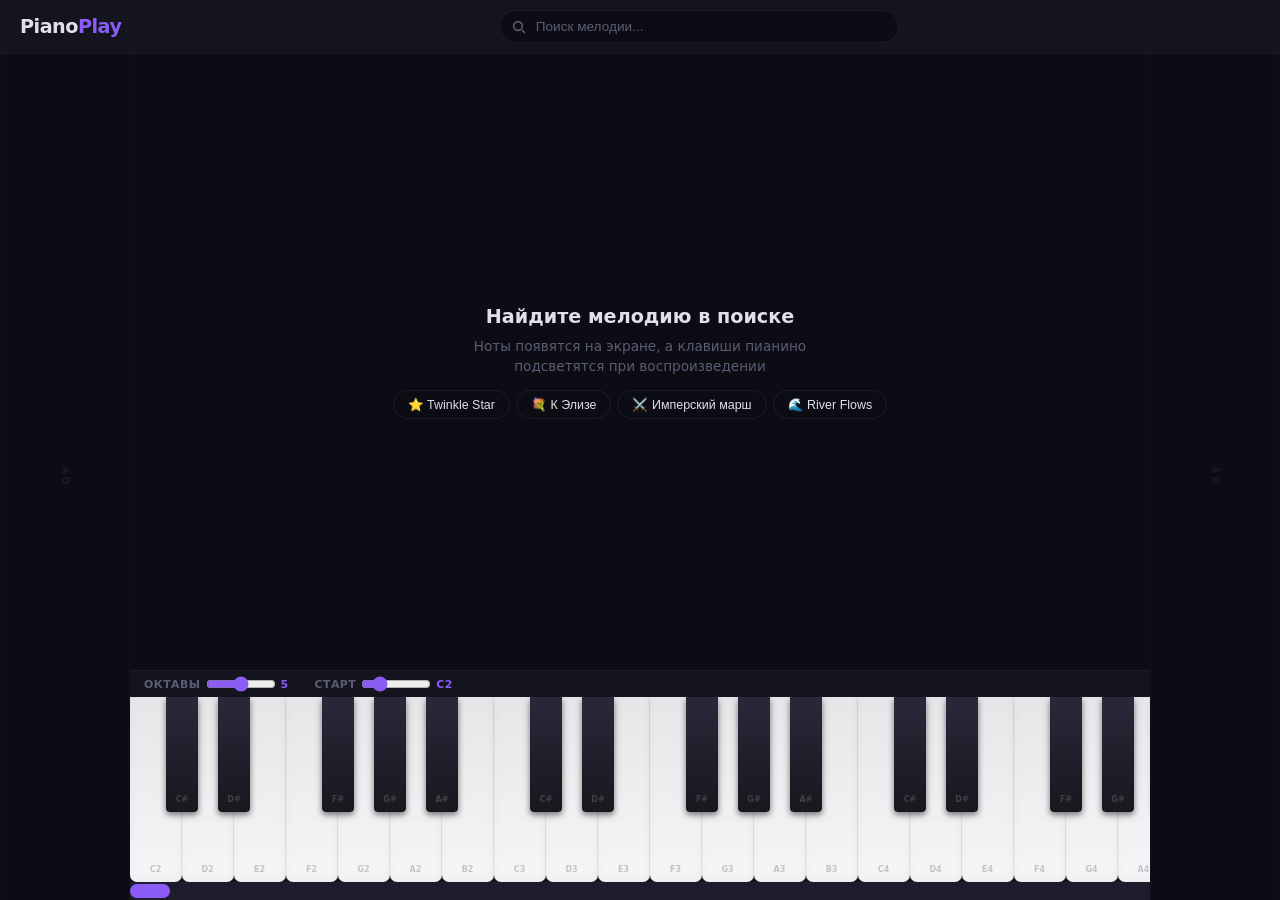
==== commit 9843f5ac: "Add files via upload" ====
--- a/index.html
+++ b/index.html
@@ -11,43 +11,51 @@
   <header>
     <div class="logo">Piano<span>Play</span></div>
     <div class="search">
+      <svg class="search-ico" viewBox="0 0 24 24" width="16" height="16" fill="none" stroke="currentColor" stroke-width="2.5"><circle cx="10.5" cy="10.5" r="6.5"/><path d="M21 21l-4.35-4.35"/></svg>
       <input type="text" id="search" placeholder="Поиск мелодии..." autocomplete="off">
       <div class="dropdown" id="dropdown"></div>
     </div>
   </header>
 
   <div class="body-row">
-    <aside class="ad">Реклама</aside>
+    <aside class="ad">AD</aside>
 
     <main>
       <div id="welcome">
         <h2>Найдите мелодию в поиске</h2>
-        <p>Ноты появятся здесь, а клавиши подсветятся при воспроизведении</p>
+        <p>Ноты появятся на экране, а клавиши пианино подсветятся при воспроизведении</p>
         <div class="quick">
-          <button onclick="playSong(3)">Twinkle Star</button>
-          <button onclick="playSong(2)">К Элизе</button>
-          <button onclick="playSong(14)">Имперский марш</button>
-          <button onclick="playSong(12)">River Flows</button>
+          <button onclick="playSong(3)">⭐ Twinkle Star</button>
+          <button onclick="playSong(2)">💐 К Элизе</button>
+          <button onclick="playSong(14)">⚔️ Имперский марш</button>
+          <button onclick="playSong(12)">🌊 River Flows</button>
         </div>
       </div>
 
       <div id="playerBar" class="player-bar hidden">
         <div class="player-left">
-          <span id="pIcon">🎵</span>
+          <span class="p-icon" id="pIcon">🎵</span>
           <div class="player-meta">
             <strong id="pTitle"></strong>
             <small id="pArtist"></small>
           </div>
         </div>
         <div class="player-center">
-          <button class="pb" onclick="restartSong()">⏮</button>
-          <button class="pb main" id="btnPlay" onclick="togglePlay()">▶</button>
-          <button class="pb" onclick="stopSong()">⏹</button>
+          <button class="pb" onclick="restartSong()" title="Сначала">
+            <svg viewBox="0 0 24 24" width="16" height="16" fill="currentColor"><path d="M6 6h2v12H6zm3.5 6 8.5 6V6z"/></svg>
+          </button>
+          <button class="pb main" id="btnPlay" onclick="togglePlay()" title="Play / Pause">
+            <svg class="ic-play" viewBox="0 0 24 24" width="18" height="18" fill="currentColor"><path d="M8 5v14l11-7z"/></svg>
+            <svg class="ic-pause" viewBox="0 0 24 24" width="18" height="18" fill="currentColor" style="display:none"><path d="M6 4h4v16H6zM14 4h4v16h-4z"/></svg>
+          </button>
+          <button class="pb" onclick="stopSong()" title="Стоп">
+            <svg viewBox="0 0 24 24" width="16" height="16" fill="currentColor"><rect x="6" y="6" width="12" height="12" rx="2"/></svg>
+          </button>
         </div>
         <div class="player-right">
-          <label>Темп</label>
+          <span class="tempo-lbl">Темп</span>
           <input type="range" id="tempo" min="0.3" max="2.5" step="0.05" value="1">
-          <span id="tempoVal">1.0×</span>
+          <span class="tempo-val" id="tempoVal">1.0×</span>
         </div>
         <div class="progress"><div id="progBar"></div></div>
       </div>
@@ -55,17 +63,22 @@
       <div id="sheet" class="sheet hidden"></div>
 
       <div class="piano-area">
-        <div class="piano-controls">
-          <label>Октавы <input type="range" id="rngOct" min="2" max="8" value="5"> <span id="valOct">5</span></label>
-          <label>Старт <input type="range" id="rngStart" min="1" max="6" value="2"> <span id="valStart">C2</span></label>
+        <div class="piano-top">
+          <div class="piano-controls">
+            <label>Октавы <input type="range" id="rngOct" min="2" max="8" value="5"> <span id="valOct">5</span></label>
+            <label>Старт <input type="range" id="rngStart" min="1" max="6" value="2"> <span id="valStart">C2</span></label>
+          </div>
         </div>
-        <div class="piano-scroll" id="pianoScroll">
-          <div class="piano" id="piano"></div>
+        <div class="piano-wrap">
+          <div class="piano-viewport" id="pianoViewport">
+            <div class="piano" id="piano"></div>
+          </div>
+          <input type="range" class="piano-slider" id="pianoSlider" min="0" max="100" value="0" step="0.1">
         </div>
       </div>
     </main>
 
-    <aside class="ad">Реклама</aside>
+    <aside class="ad">AD</aside>
   </div>
 
   <script src="audio.js"></script>
--- a/style.css
+++ b/style.css
@@ -1,261 +1,243 @@
-/* === Reset === */
 *,*::before,*::after{margin:0;padding:0;box-sizing:border-box}
-
 :root{
-  --bg:#0b0b12;
-  --card:#13131f;
-  --border:#1e1e2e;
-  --text:#e2e2e8;
-  --muted:#666680;
-  --accent:#8b5cf6;
-  --accent-dim:rgba(139,92,246,.15);
-  --accent-glow:rgba(139,92,246,.35);
+  --bg:#0c0c14;--card:#14141f;--border:#1c1c2c;
+  --text:#e0e0ea;--muted:#5c5c74;--dim:#3a3a50;
+  --accent:#8b5cf6;--accent-d:rgba(139,92,246,.14);--accent-g:rgba(139,92,246,.35);
   --pink:#ec4899;
-  --wk:50px;
-  --bk:30px;
-  --ph:180px;
-  --radius:10px;
-  --fast:.18s ease;
-  --smooth:.35s cubic-bezier(.4,0,.2,1);
-}
-
+  --wk:52px;--bk:32px;--ph:185px;
+  --r:10px;--fast:.15s ease;--smooth:.3s cubic-bezier(.4,0,.2,1);
+}
 html,body{height:100%;overflow:hidden}
 body{
-  font-family:system-ui,-apple-system,Segoe UI,sans-serif;
+  font-family:system-ui,-apple-system,Segoe UI,Roboto,sans-serif;
   background:var(--bg);color:var(--text);
-  display:flex;flex-direction:column;
-  height:100dvh;
+  display:flex;flex-direction:column;height:100dvh;
   -webkit-font-smoothing:antialiased;
 }
 
-/* === Header === */
+/* ── Header ── */
 header{
-  display:flex;align-items:center;gap:14px;
-  padding:10px 18px;
-  background:var(--card);
-  border-bottom:1px solid var(--border);
-  z-index:50;flex-shrink:0;
-}
-.logo{font-size:1.25rem;font-weight:800;letter-spacing:-.5px;white-space:nowrap}
+  display:flex;align-items:center;gap:16px;
+  padding:10px 20px;background:var(--card);
+  border-bottom:1px solid var(--border);z-index:50;flex-shrink:0;
+}
+.logo{font-size:1.2rem;font-weight:800;letter-spacing:-.5px;white-space:nowrap}
 .logo span{color:var(--accent)}
 
-/* === Search === */
-.search{flex:1;max-width:420px;margin:0 auto;position:relative}
+.search{flex:1;max-width:400px;margin:0 auto;position:relative}
 .search input{
-  width:100%;padding:9px 16px;
-  border-radius:20px;border:1px solid var(--border);
-  background:var(--bg);color:var(--text);
-  font-size:.88rem;outline:none;
+  width:100%;padding:8px 14px 8px 36px;border-radius:20px;
+  border:1px solid var(--border);background:var(--bg);
+  color:var(--text);font-size:.85rem;outline:none;
   transition:border var(--fast),box-shadow var(--fast);
 }
 .search input::placeholder{color:var(--muted)}
-.search input:focus{border-color:var(--accent);box-shadow:0 0 0 3px var(--accent-dim)}
+.search input:focus{border-color:var(--accent);box-shadow:0 0 0 3px var(--accent-d)}
+.search-ico{position:absolute;left:12px;top:50%;transform:translateY(-50%);color:var(--muted);pointer-events:none}
 
 .dropdown{
-  position:absolute;top:calc(100% + 6px);left:0;right:0;
-  background:var(--card);border:1px solid var(--border);
-  border-radius:var(--radius);
+  position:absolute;top:calc(100% + 5px);left:0;right:0;
+  background:var(--card);border:1px solid var(--border);border-radius:var(--r);
   max-height:320px;overflow-y:auto;
-  box-shadow:0 12px 36px rgba(0,0,0,.5);
-  opacity:0;visibility:hidden;
-  transform:translateY(-6px);
-  transition:all .2s ease;
-  z-index:100;
+  box-shadow:0 10px 30px rgba(0,0,0,.55);
+  opacity:0;visibility:hidden;transform:translateY(-5px);
+  transition:all .2s ease;z-index:100;
 }
 .dropdown.open{opacity:1;visibility:visible;transform:translateY(0)}
 .dropdown::-webkit-scrollbar{width:4px}
-.dropdown::-webkit-scrollbar-thumb{background:var(--muted);border-radius:2px}
-
+.dropdown::-webkit-scrollbar-thumb{background:var(--dim);border-radius:2px}
 .dd-item{
   display:flex;align-items:center;gap:10px;
-  padding:10px 14px;cursor:pointer;
-  transition:background var(--fast);
-}
-.dd-item:hover,.dd-item.sel{background:var(--accent-dim)}
-.dd-item .ico{font-size:1.3rem;width:32px;text-align:center;flex-shrink:0}
-.dd-item .name{font-size:.85rem;font-weight:600}
-.dd-item .by{font-size:.72rem;color:var(--muted)}
-.dd-empty{padding:18px;text-align:center;color:var(--muted);font-size:.85rem}
-
-/* === Layout === */
+  padding:9px 14px;cursor:pointer;transition:background var(--fast);
+}
+.dd-item:hover,.dd-item.sel{background:var(--accent-d)}
+.dd-item .ico{font-size:1.2rem;width:28px;text-align:center;flex-shrink:0}
+.dd-item .name{font-size:.82rem;font-weight:600}
+.dd-item .by{font-size:.7rem;color:var(--muted)}
+.dd-empty{padding:16px;text-align:center;color:var(--muted);font-size:.82rem}
+
+/* ── Layout ── */
 .body-row{flex:1;display:flex;overflow:hidden}
 .ad{
-  width:140px;flex-shrink:0;
-  display:flex;align-items:center;justify-content:center;
-  color:var(--muted);font-size:.65rem;letter-spacing:2px;font-weight:700;
+  width:130px;flex-shrink:0;display:flex;align-items:center;justify-content:center;
+  color:var(--dim);font-size:.6rem;letter-spacing:3px;font-weight:700;
   border-left:1px solid var(--border);border-right:1px solid var(--border);
-  writing-mode:vertical-rl;text-orientation:mixed;
-  opacity:.4;user-select:none;
+  writing-mode:vertical-rl;opacity:.3;user-select:none;
 }
 main{flex:1;display:flex;flex-direction:column;overflow:hidden;min-width:0}
 
-/* === Welcome === */
+/* ── Welcome ── */
 #welcome{
   flex:1;display:flex;flex-direction:column;
-  align-items:center;justify-content:center;gap:10px;
-  padding:20px;text-align:center;
-  animation:fadeUp .6s ease;
+  align-items:center;justify-content:center;gap:8px;
+  padding:20px;text-align:center;animation:fadeUp .5s ease;
 }
 #welcome.hidden{display:none}
-#welcome h2{font-size:1.3rem;font-weight:700}
-#welcome p{color:var(--muted);font-size:.88rem;max-width:380px;line-height:1.5}
-.quick{display:flex;flex-wrap:wrap;gap:6px;justify-content:center;margin-top:8px}
+#welcome h2{font-size:1.2rem;font-weight:700}
+#welcome p{color:var(--muted);font-size:.85rem;max-width:360px;line-height:1.5}
+.quick{display:flex;flex-wrap:wrap;gap:6px;justify-content:center;margin-top:6px}
 .quick button{
-  padding:7px 14px;border-radius:18px;
-  border:1px solid var(--border);background:var(--bg);
-  color:var(--text);font-size:.78rem;font-weight:500;
+  padding:6px 14px;border-radius:18px;border:1px solid var(--border);
+  background:var(--bg);color:var(--text);font-size:.78rem;font-weight:500;
   cursor:pointer;transition:all var(--fast);
 }
-.quick button:hover{border-color:var(--accent);background:var(--accent-dim);transform:translateY(-1px)}
-
-@keyframes fadeUp{from{opacity:0;transform:translateY(16px)}to{opacity:1;transform:translateY(0)}}
-
-/* === Player Bar === */
+.quick button:hover{border-color:var(--accent);background:var(--accent-d);transform:translateY(-1px)}
+@keyframes fadeUp{from{opacity:0;transform:translateY(14px)}to{opacity:1;transform:translateY(0)}}
+
+/* ── Player ── */
 .player-bar{
-  display:flex;align-items:center;gap:14px;
-  padding:8px 16px;
-  background:var(--card);
+  display:flex;align-items:center;gap:12px;
+  padding:8px 16px;background:var(--card);
   border-bottom:1px solid var(--border);
-  flex-shrink:0;position:relative;
-  animation:slideIn .3s ease;
+  flex-shrink:0;position:relative;animation:slideIn .25s ease;
 }
 .player-bar.hidden{display:none!important}
 @keyframes slideIn{from{opacity:0;transform:translateY(-100%)}to{opacity:1;transform:translateY(0)}}
 
-.player-left{display:flex;align-items:center;gap:10px;min-width:0;flex:1}
-.player-left #pIcon{font-size:1.3rem}
+.player-left{display:flex;align-items:center;gap:10px;flex:1;min-width:0}
+.p-icon{
+  width:34px;height:34px;border-radius:8px;
+  background:var(--accent-d);display:flex;align-items:center;justify-content:center;
+  font-size:1.1rem;flex-shrink:0;
+}
 .player-meta{display:flex;flex-direction:column;min-width:0}
-.player-meta strong{font-size:.82rem;white-space:nowrap;overflow:hidden;text-overflow:ellipsis}
-.player-meta small{font-size:.68rem;color:var(--muted)}
+.player-meta strong{font-size:.8rem;white-space:nowrap;overflow:hidden;text-overflow:ellipsis}
+.player-meta small{font-size:.65rem;color:var(--muted)}
 
 .player-center{display:flex;align-items:center;gap:4px}
 .pb{
-  width:32px;height:32px;border-radius:50%;border:none;
-  background:var(--bg);color:var(--text);font-size:.8rem;
-  cursor:pointer;display:flex;align-items:center;justify-content:center;
+  width:30px;height:30px;border-radius:50%;border:none;
+  background:transparent;color:var(--text);cursor:pointer;
+  display:flex;align-items:center;justify-content:center;
   transition:all var(--fast);
 }
-.pb:hover{background:var(--accent-dim)}
-.pb.main{width:38px;height:38px;background:var(--accent);color:#fff;font-size:1rem}
-.pb.main:hover{box-shadow:0 0 18px var(--accent-glow)}
+.pb:hover{background:var(--accent-d)}
+.pb.main{
+  width:36px;height:36px;background:var(--accent);color:#fff;
+  border-radius:50%;
+}
+.pb.main:hover{box-shadow:0 0 16px var(--accent-g);transform:scale(1.05)}
 
 .player-right{display:flex;align-items:center;gap:6px;flex-shrink:0}
-.player-right label{font-size:.65rem;color:var(--muted);text-transform:uppercase;letter-spacing:.5px;font-weight:600}
-.player-right input[type=range]{width:70px;accent-color:var(--accent);cursor:pointer}
-.player-right span{font-size:.72rem;color:var(--accent);font-weight:700;min-width:28px}
+.tempo-lbl{font-size:.6rem;color:var(--muted);text-transform:uppercase;letter-spacing:.8px;font-weight:700}
+.tempo-val{font-size:.72rem;color:var(--accent);font-weight:700;min-width:28px;font-variant-numeric:tabular-nums}
+.player-right input[type=range]{width:65px;accent-color:var(--accent);cursor:pointer}
 
 .progress{position:absolute;bottom:0;left:0;right:0;height:2px;background:var(--border)}
-#progBar{height:100%;width:0;background:linear-gradient(90deg,var(--accent),var(--pink));transition:width .25s linear;border-radius:0 2px 2px 0}
-
-/* === Note Sheet === */
+#progBar{height:100%;width:0;background:linear-gradient(90deg,var(--accent),var(--pink));border-radius:0 2px 2px 0;transition:width .2s linear}
+
+/* ── Sheet ── */
 .sheet{
-  flex:1;overflow-y:auto;padding:12px 16px;
+  flex:1;overflow-y:auto;padding:12px 14px;
   display:flex;flex-wrap:wrap;gap:5px;
-  align-content:flex-start;justify-content:center;
-  min-height:50px;
+  align-content:flex-start;justify-content:center;min-height:40px;
 }
 .sheet.hidden{display:none}
 .sheet::-webkit-scrollbar{width:4px}
-.sheet::-webkit-scrollbar-thumb{background:#333;border-radius:2px}
+.sheet::-webkit-scrollbar-thumb{background:#2a2a3a;border-radius:2px}
 
 .chip{
-  padding:5px 12px;border-radius:16px;
+  padding:4px 11px;border-radius:14px;
   background:var(--card);border:1.5px solid var(--border);
-  font-size:.78rem;font-weight:600;
-  text-align:center;min-width:44px;
-  transition:all .12s ease;
-  font-variant-numeric:tabular-nums;
+  font-size:.75rem;font-weight:600;text-align:center;min-width:42px;
+  transition:all .12s ease;font-variant-numeric:tabular-nums;
 }
 .chip.rest{background:transparent;border-style:dashed;color:var(--muted);font-weight:400}
 .chip.now{
   background:var(--accent);border-color:var(--accent);color:#fff;
-  transform:scale(1.12);
-  box-shadow:0 0 14px var(--accent-glow);
-}
-.chip.done{opacity:.35}
-
-/* === Piano === */
+  transform:scale(1.1);box-shadow:0 0 12px var(--accent-g);
+}
+.chip.done{opacity:.3}
+
+/* ── Piano ── */
 .piano-area{flex-shrink:0;background:var(--card);border-top:1px solid var(--border)}
-
+.piano-top{display:flex;align-items:center;padding:5px 14px}
 .piano-controls{
-  display:flex;align-items:center;gap:18px;
-  padding:6px 14px;font-size:.7rem;color:var(--muted);
-}
-.piano-controls label{display:flex;align-items:center;gap:6px;font-weight:600;text-transform:uppercase;letter-spacing:.5px}
-.piano-controls input[type=range]{width:80px;accent-color:var(--accent);cursor:pointer}
+  display:flex;gap:16px;font-size:.68rem;color:var(--muted);
+}
+.piano-controls label{
+  display:flex;align-items:center;gap:5px;
+  font-weight:600;text-transform:uppercase;letter-spacing:.5px;
+}
+.piano-controls input[type=range]{width:70px;accent-color:var(--accent);cursor:pointer}
 .piano-controls span{color:var(--accent);font-weight:700;min-width:18px}
 
-.piano-scroll{
-  overflow-x:auto;overflow-y:hidden;
-  -webkit-overflow-scrolling:touch;
-  cursor:grab;
-}
-.piano-scroll:active{cursor:grabbing}
-.piano-scroll::-webkit-scrollbar{height:4px}
-.piano-scroll::-webkit-scrollbar-thumb{background:#333;border-radius:2px}
-
+.piano-wrap{position:relative}
+.piano-viewport{overflow:hidden;position:relative}
 .piano{display:flex;position:relative;height:var(--ph);user-select:none;-webkit-user-select:none;touch-action:none}
+
+.piano-slider{
+  width:100%;display:block;margin:0;
+  padding:0;height:18px;
+  accent-color:var(--accent);cursor:pointer;
+  background:var(--border);border:none;outline:none;
+  -webkit-appearance:none;appearance:none;
+}
+.piano-slider::-webkit-slider-runnable-track{
+  height:6px;background:var(--border);border-radius:3px;
+}
+.piano-slider::-webkit-slider-thumb{
+  -webkit-appearance:none;appearance:none;
+  width:40px;height:14px;border-radius:7px;
+  background:var(--accent);margin-top:-4px;
+  cursor:pointer;transition:box-shadow var(--fast);
+}
+.piano-slider::-webkit-slider-thumb:hover{box-shadow:0 0 10px var(--accent-g)}
+.piano-slider::-moz-range-track{height:6px;background:var(--border);border-radius:3px;border:none}
+.piano-slider::-moz-range-thumb{
+  width:40px;height:14px;border-radius:7px;
+  background:var(--accent);border:none;cursor:pointer;
+}
 
 .key{
   position:relative;cursor:pointer;
   display:flex;flex-direction:column;justify-content:flex-end;align-items:center;
-  padding-bottom:8px;
-  transition:background .05s,box-shadow .05s;
+  padding-bottom:8px;transition:background .05s,box-shadow .05s;
 }
 .key.w{
   width:var(--wk);height:100%;
-  background:linear-gradient(180deg,#e4e4e6,#f5f5f7);
-  border-right:1px solid rgba(0,0,0,.08);
-  border-radius:0 0 7px 7px;
+  background:linear-gradient(180deg,#e6e6e8,#f6f6f8);
+  border-right:1px solid rgba(0,0,0,.07);border-radius:0 0 7px 7px;
   z-index:1;flex-shrink:0;
   box-shadow:inset 0 -4px 8px rgba(0,0,0,.04),0 2px 3px rgba(0,0,0,.06);
 }
-.key.w:hover{background:linear-gradient(180deg,#dcdce0,#efefef)}
+.key.w:hover{background:linear-gradient(180deg,#dddde0,#f0f0f0)}
 .key.w.pressed{background:#d8d8da;box-shadow:inset 0 2px 6px rgba(0,0,0,.1)}
-.key.w.lit{
-  background:linear-gradient(180deg,#c4b5fd,#a78bfa)!important;
-  box-shadow:0 0 20px var(--accent-glow);
-}
+.key.w.lit{background:linear-gradient(180deg,#c4b5fd,#a78bfa)!important;box-shadow:0 0 18px var(--accent-g)}
 
 .key.b{
   width:var(--bk);height:62%;
-  background:linear-gradient(180deg,#2a2a38,#18181f);
-  border-radius:0 0 4px 4px;
-  position:absolute;z-index:2;
+  background:linear-gradient(180deg,#28283a,#18181f);
+  border-radius:0 0 4px 4px;position:absolute;z-index:2;
   box-shadow:0 3px 6px rgba(0,0,0,.5);
 }
 .key.b:hover{background:linear-gradient(180deg,#333345,#222230)}
 .key.b.pressed{background:#333;box-shadow:0 1px 3px rgba(0,0,0,.3);height:61%}
-.key.b.lit{
-  background:linear-gradient(180deg,#a78bfa,#7c3aed)!important;
-  box-shadow:0 0 20px var(--accent-glow);
-}
-
-.key .lbl{font-size:8px;font-weight:600;pointer-events:none;opacity:.35}
-.key.w .lbl{color:#444}
-.key.b .lbl{color:#aaa}
+.key.b.lit{background:linear-gradient(180deg,#a78bfa,#7c3aed)!important;box-shadow:0 0 18px var(--accent-g)}
+
+.key .lbl{font-size:8px;font-weight:600;pointer-events:none;opacity:.3}
+.key.w .lbl{color:#555}
+.key.b .lbl{color:#999}
 .key.lit .lbl{opacity:1;color:#fff}
 
-/* === Responsive === */
+/* ── Responsive ── */
 @media(max-width:900px){.ad{display:none}}
 @media(max-width:600px){
-  :root{--wk:36px;--bk:22px;--ph:140px}
-  header{padding:8px 12px;gap:8px}
-  .logo{font-size:1.05rem}
+  :root{--wk:38px;--bk:24px;--ph:145px}
+  header{padding:8px 10px;gap:8px}
+  .logo{font-size:1rem}
   .search{max-width:100%}
   .player-bar{flex-wrap:wrap;gap:8px;padding:6px 10px}
   .player-right{order:4;width:100%;justify-content:center;padding-top:2px}
-  .sheet{padding:8px 10px;gap:4px}
-  .chip{padding:4px 9px;font-size:.72rem;min-width:38px}
-  .piano-controls{gap:10px;padding:5px 10px}
-  .piano-controls input[type=range]{width:60px}
-  #welcome h2{font-size:1.1rem}
-}
-@media(max-width:380px){
-  :root{--wk:30px;--bk:18px;--ph:120px}
-}
-
-/* === Scrollbar global === */
+  .sheet{padding:8px 10px;gap:3px}
+  .chip{padding:3px 8px;font-size:.7rem;min-width:36px}
+  .piano-controls{gap:10px}
+  .piano-controls input[type=range]{width:55px}
+  #welcome h2{font-size:1.05rem}
+  .piano-slider::-webkit-slider-thumb{width:30px}
+}
+@media(max-width:380px){:root{--wk:32px;--bk:20px;--ph:125px}}
+
 ::-webkit-scrollbar{width:4px;height:4px}
 ::-webkit-scrollbar-track{background:transparent}
 ::-webkit-scrollbar-thumb{background:#2a2a3a;border-radius:2px}
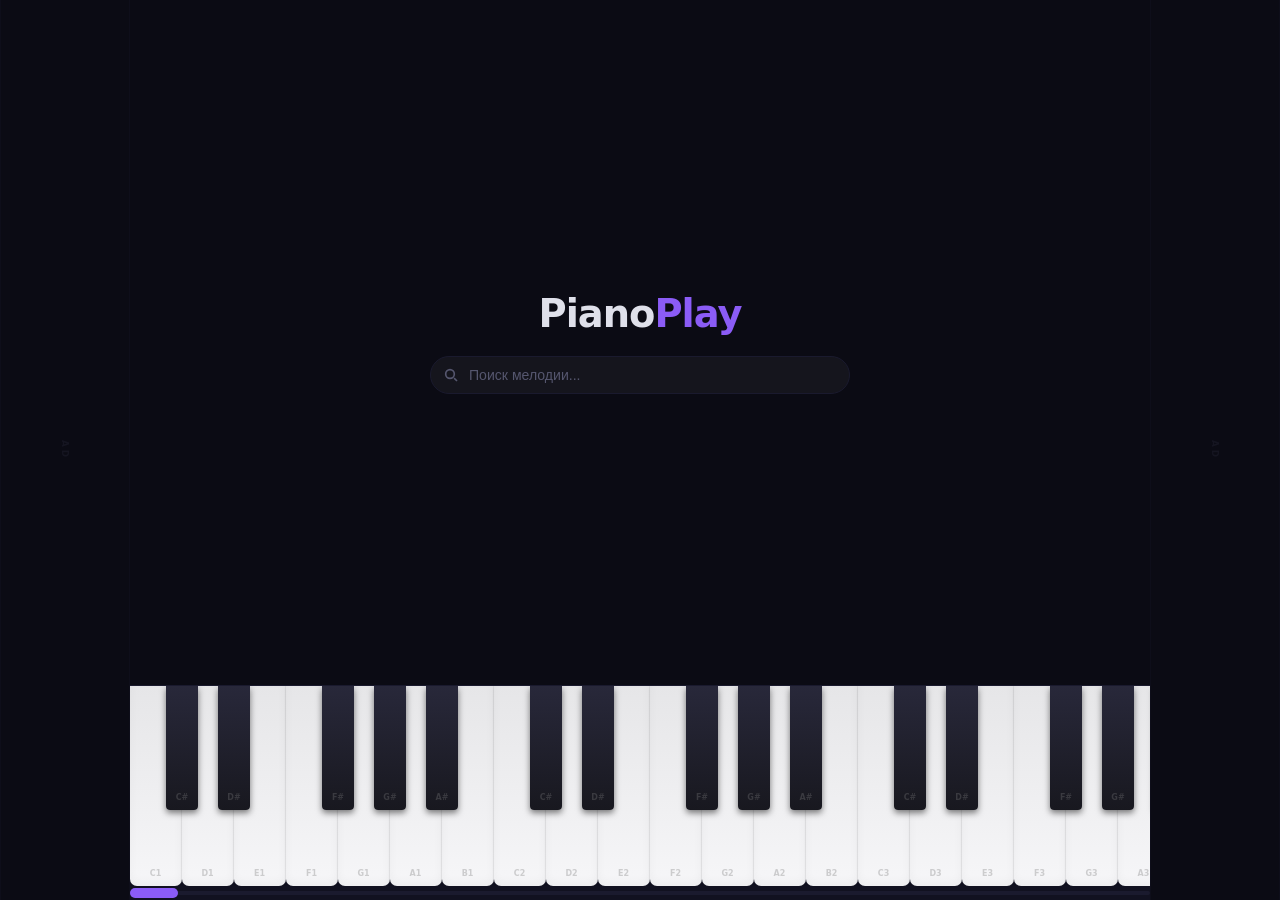
==== commit d6d6c0aa: "Add files via upload" ====
--- a/index.html
+++ b/index.html
@@ -8,73 +8,62 @@
 </head>
 <body>
 
-  <header>
-    <div class="logo">Piano<span>Play</span></div>
-    <div class="search">
-      <svg class="search-ico" viewBox="0 0 24 24" width="16" height="16" fill="none" stroke="currentColor" stroke-width="2.5"><circle cx="10.5" cy="10.5" r="6.5"/><path d="M21 21l-4.35-4.35"/></svg>
-      <input type="text" id="search" placeholder="Поиск мелодии..." autocomplete="off">
-      <div class="dropdown" id="dropdown"></div>
-    </div>
-  </header>
-
   <div class="body-row">
     <aside class="ad">AD</aside>
 
     <main>
-      <div id="welcome">
-        <h2>Найдите мелодию в поиске</h2>
-        <p>Ноты появятся на экране, а клавиши пианино подсветятся при воспроизведении</p>
-        <div class="quick">
-          <button onclick="playSong(3)">⭐ Twinkle Star</button>
-          <button onclick="playSong(2)">💐 К Элизе</button>
-          <button onclick="playSong(14)">⚔️ Имперский марш</button>
-          <button onclick="playSong(12)">🌊 River Flows</button>
+      <!-- Welcome -->
+      <div id="welcome" class="center-area">
+        <div class="logo">Piano<span>Play</span></div>
+        <div class="search">
+          <svg class="search-ico" viewBox="0 0 24 24" width="16" height="16" fill="none" stroke="currentColor" stroke-width="2.5"><circle cx="10.5" cy="10.5" r="6.5"/><path d="M21 21l-4.35-4.35"/></svg>
+          <input type="text" id="search" placeholder="Поиск мелодии..." autocomplete="off">
+          <div class="dropdown" id="dropdown"></div>
         </div>
       </div>
 
-      <div id="playerBar" class="player-bar hidden">
-        <div class="player-left">
-          <span class="p-icon" id="pIcon">🎵</span>
-          <div class="player-meta">
-            <strong id="pTitle"></strong>
-            <small id="pArtist"></small>
+      <!-- Player + Sheet (shown after song select) -->
+      <div id="songView" class="song-view hidden">
+        <div class="song-header">
+          <div class="song-info">
+            <span class="song-icon" id="pIcon">🎵</span>
+            <div>
+              <strong id="pTitle"></strong>
+              <small id="pArtist"></small>
+            </div>
           </div>
+          <div class="search search-small">
+            <svg class="search-ico" viewBox="0 0 24 24" width="14" height="14" fill="none" stroke="currentColor" stroke-width="2.5"><circle cx="10.5" cy="10.5" r="6.5"/><path d="M21 21l-4.35-4.35"/></svg>
+            <input type="text" id="search2" placeholder="Другая мелодия..." autocomplete="off">
+            <div class="dropdown" id="dropdown2"></div>
+          </div>
+          <div class="controls">
+            <button class="cb" onclick="restartSong()" title="Сначала">
+              <svg viewBox="0 0 24 24" width="16" height="16" fill="currentColor"><path d="M6 6h2v12H6zm3.5 6 8.5 6V6z"/></svg>
+            </button>
+            <button class="cb main" id="btnPlay" onclick="togglePlay()">
+              <svg class="ic-play" viewBox="0 0 24 24" width="18" height="18" fill="currentColor"><path d="M8 5v14l11-7z"/></svg>
+              <svg class="ic-pause" viewBox="0 0 24 24" width="18" height="18" fill="currentColor" style="display:none"><path d="M6 4h4v16H6zM14 4h4v16h-4z"/></svg>
+            </button>
+            <button class="cb" onclick="stopSong()" title="Стоп">
+              <svg viewBox="0 0 24 24" width="16" height="16" fill="currentColor"><rect x="6" y="6" width="12" height="12" rx="2"/></svg>
+            </button>
+            <div class="tempo-box">
+              <input type="range" id="tempo" min="0.3" max="2.5" step="0.05" value="1">
+              <span id="tempoVal">1.0×</span>
+            </div>
+          </div>
+          <div class="progress"><div id="progBar"></div></div>
         </div>
-        <div class="player-center">
-          <button class="pb" onclick="restartSong()" title="Сначала">
-            <svg viewBox="0 0 24 24" width="16" height="16" fill="currentColor"><path d="M6 6h2v12H6zm3.5 6 8.5 6V6z"/></svg>
-          </button>
-          <button class="pb main" id="btnPlay" onclick="togglePlay()" title="Play / Pause">
-            <svg class="ic-play" viewBox="0 0 24 24" width="18" height="18" fill="currentColor"><path d="M8 5v14l11-7z"/></svg>
-            <svg class="ic-pause" viewBox="0 0 24 24" width="18" height="18" fill="currentColor" style="display:none"><path d="M6 4h4v16H6zM14 4h4v16h-4z"/></svg>
-          </button>
-          <button class="pb" onclick="stopSong()" title="Стоп">
-            <svg viewBox="0 0 24 24" width="16" height="16" fill="currentColor"><rect x="6" y="6" width="12" height="12" rx="2"/></svg>
-          </button>
-        </div>
-        <div class="player-right">
-          <span class="tempo-lbl">Темп</span>
-          <input type="range" id="tempo" min="0.3" max="2.5" step="0.05" value="1">
-          <span class="tempo-val" id="tempoVal">1.0×</span>
-        </div>
-        <div class="progress"><div id="progBar"></div></div>
+        <div id="sheet" class="sheet"></div>
       </div>
 
-      <div id="sheet" class="sheet hidden"></div>
-
+      <!-- Piano always at bottom -->
       <div class="piano-area">
-        <div class="piano-top">
-          <div class="piano-controls">
-            <label>Октавы <input type="range" id="rngOct" min="2" max="8" value="5"> <span id="valOct">5</span></label>
-            <label>Старт <input type="range" id="rngStart" min="1" max="6" value="2"> <span id="valStart">C2</span></label>
-          </div>
+        <div class="piano-viewport" id="pianoViewport">
+          <div class="piano" id="piano"></div>
         </div>
-        <div class="piano-wrap">
-          <div class="piano-viewport" id="pianoViewport">
-            <div class="piano" id="piano"></div>
-          </div>
-          <input type="range" class="piano-slider" id="pianoSlider" min="0" max="100" value="0" step="0.1">
-        </div>
+        <input type="range" class="piano-slider" id="pianoSlider" min="0" max="100" value="0" step="0.5">
       </div>
     </main>
 
--- a/style.css
+++ b/style.css
@@ -1,10 +1,10 @@
 *,*::before,*::after{margin:0;padding:0;box-sizing:border-box}
 :root{
-  --bg:#0c0c14;--card:#14141f;--border:#1c1c2c;
-  --text:#e0e0ea;--muted:#5c5c74;--dim:#3a3a50;
-  --accent:#8b5cf6;--accent-d:rgba(139,92,246,.14);--accent-g:rgba(139,92,246,.35);
+  --bg:#0b0b14;--card:#111120;--border:#1a1a2e;
+  --text:#dfe0ea;--muted:#55566e;--dim:#333348;
+  --accent:#8b5cf6;--accent-d:rgba(139,92,246,.13);--accent-g:rgba(139,92,246,.35);
   --pink:#ec4899;
-  --wk:52px;--bk:32px;--ph:185px;
+  --wk:52px;--bk:32px;--ph:200px;
   --r:10px;--fast:.15s ease;--smooth:.3s cubic-bezier(.4,0,.2,1);
 }
 html,body{height:100%;overflow:hidden}
@@ -15,30 +15,50 @@
   -webkit-font-smoothing:antialiased;
 }
 
-/* ── Header ── */
-header{
-  display:flex;align-items:center;gap:16px;
-  padding:10px 20px;background:var(--card);
-  border-bottom:1px solid var(--border);z-index:50;flex-shrink:0;
-}
-.logo{font-size:1.2rem;font-weight:800;letter-spacing:-.5px;white-space:nowrap}
+/* ── Layout ── */
+.body-row{flex:1;display:flex;overflow:hidden}
+.ad{
+  width:130px;flex-shrink:0;display:flex;align-items:center;justify-content:center;
+  color:var(--dim);font-size:.55rem;letter-spacing:3px;font-weight:700;
+  border-left:1px solid var(--border);border-right:1px solid var(--border);
+  writing-mode:vertical-rl;opacity:.25;user-select:none;
+}
+main{flex:1;display:flex;flex-direction:column;overflow:hidden;min-width:0}
+
+/* ── Welcome (center logo + search) ── */
+.center-area{
+  flex:1;display:flex;flex-direction:column;
+  align-items:center;justify-content:center;gap:20px;
+  padding:30px 20px;
+}
+.center-area.hidden{display:none}
+
+.logo{
+  font-size:2.4rem;font-weight:900;letter-spacing:-1px;
+  text-align:center;user-select:none;
+}
 .logo span{color:var(--accent)}
 
-.search{flex:1;max-width:400px;margin:0 auto;position:relative}
+/* ── Search ── */
+.search{width:100%;max-width:420px;position:relative}
 .search input{
-  width:100%;padding:8px 14px 8px 36px;border-radius:20px;
-  border:1px solid var(--border);background:var(--bg);
-  color:var(--text);font-size:.85rem;outline:none;
+  width:100%;padding:10px 16px 10px 38px;border-radius:22px;
+  border:1px solid var(--border);background:rgba(255,255,255,.04);
+  color:var(--text);font-size:.88rem;outline:none;
   transition:border var(--fast),box-shadow var(--fast);
 }
 .search input::placeholder{color:var(--muted)}
 .search input:focus{border-color:var(--accent);box-shadow:0 0 0 3px var(--accent-d)}
-.search-ico{position:absolute;left:12px;top:50%;transform:translateY(-50%);color:var(--muted);pointer-events:none}
+.search-ico{position:absolute;left:13px;top:50%;transform:translateY(-50%);color:var(--muted);pointer-events:none}
+
+.search-small{max-width:220px}
+.search-small input{padding:7px 12px 7px 32px;font-size:.8rem;border-radius:18px}
+.search-small .search-ico{left:10px;width:13px;height:13px}
 
 .dropdown{
   position:absolute;top:calc(100% + 5px);left:0;right:0;
   background:var(--card);border:1px solid var(--border);border-radius:var(--r);
-  max-height:320px;overflow-y:auto;
+  max-height:300px;overflow-y:auto;
   box-shadow:0 10px 30px rgba(0,0,0,.55);
   opacity:0;visibility:hidden;transform:translateY(-5px);
   transition:all .2s ease;z-index:100;
@@ -51,95 +71,61 @@
   padding:9px 14px;cursor:pointer;transition:background var(--fast);
 }
 .dd-item:hover,.dd-item.sel{background:var(--accent-d)}
-.dd-item .ico{font-size:1.2rem;width:28px;text-align:center;flex-shrink:0}
+.dd-item .ico{font-size:1.15rem;width:26px;text-align:center;flex-shrink:0}
 .dd-item .name{font-size:.82rem;font-weight:600}
-.dd-item .by{font-size:.7rem;color:var(--muted)}
+.dd-item .by{font-size:.68rem;color:var(--muted)}
 .dd-empty{padding:16px;text-align:center;color:var(--muted);font-size:.82rem}
 
-/* ── Layout ── */
-.body-row{flex:1;display:flex;overflow:hidden}
-.ad{
-  width:130px;flex-shrink:0;display:flex;align-items:center;justify-content:center;
-  color:var(--dim);font-size:.6rem;letter-spacing:3px;font-weight:700;
-  border-left:1px solid var(--border);border-right:1px solid var(--border);
-  writing-mode:vertical-rl;opacity:.3;user-select:none;
-}
-main{flex:1;display:flex;flex-direction:column;overflow:hidden;min-width:0}
-
-/* ── Welcome ── */
-#welcome{
-  flex:1;display:flex;flex-direction:column;
-  align-items:center;justify-content:center;gap:8px;
-  padding:20px;text-align:center;animation:fadeUp .5s ease;
-}
-#welcome.hidden{display:none}
-#welcome h2{font-size:1.2rem;font-weight:700}
-#welcome p{color:var(--muted);font-size:.85rem;max-width:360px;line-height:1.5}
-.quick{display:flex;flex-wrap:wrap;gap:6px;justify-content:center;margin-top:6px}
-.quick button{
-  padding:6px 14px;border-radius:18px;border:1px solid var(--border);
-  background:var(--bg);color:var(--text);font-size:.78rem;font-weight:500;
-  cursor:pointer;transition:all var(--fast);
-}
-.quick button:hover{border-color:var(--accent);background:var(--accent-d);transform:translateY(-1px)}
-@keyframes fadeUp{from{opacity:0;transform:translateY(14px)}to{opacity:1;transform:translateY(0)}}
-
-/* ── Player ── */
-.player-bar{
-  display:flex;align-items:center;gap:12px;
+/* ── Song View ── */
+.song-view{flex:1;display:flex;flex-direction:column;overflow:hidden}
+.song-view.hidden{display:none}
+
+.song-header{
+  display:flex;align-items:center;gap:14px;
   padding:8px 16px;background:var(--card);
-  border-bottom:1px solid var(--border);
-  flex-shrink:0;position:relative;animation:slideIn .25s ease;
-}
-.player-bar.hidden{display:none!important}
-@keyframes slideIn{from{opacity:0;transform:translateY(-100%)}to{opacity:1;transform:translateY(0)}}
-
-.player-left{display:flex;align-items:center;gap:10px;flex:1;min-width:0}
-.p-icon{
-  width:34px;height:34px;border-radius:8px;
-  background:var(--accent-d);display:flex;align-items:center;justify-content:center;
-  font-size:1.1rem;flex-shrink:0;
-}
-.player-meta{display:flex;flex-direction:column;min-width:0}
-.player-meta strong{font-size:.8rem;white-space:nowrap;overflow:hidden;text-overflow:ellipsis}
-.player-meta small{font-size:.65rem;color:var(--muted)}
-
-.player-center{display:flex;align-items:center;gap:4px}
-.pb{
+  border-bottom:1px solid var(--border);flex-shrink:0;
+  position:relative;flex-wrap:wrap;
+}
+.song-info{display:flex;align-items:center;gap:10px;min-width:0}
+.song-icon{
+  width:34px;height:34px;border-radius:8px;background:var(--accent-d);
+  display:flex;align-items:center;justify-content:center;font-size:1.1rem;flex-shrink:0;
+}
+.song-info div{display:flex;flex-direction:column;min-width:0}
+.song-info strong{font-size:.82rem;white-space:nowrap;overflow:hidden;text-overflow:ellipsis}
+.song-info small{font-size:.65rem;color:var(--muted)}
+
+.controls{display:flex;align-items:center;gap:4px;margin-left:auto}
+.cb{
   width:30px;height:30px;border-radius:50%;border:none;
   background:transparent;color:var(--text);cursor:pointer;
   display:flex;align-items:center;justify-content:center;
   transition:all var(--fast);
 }
-.pb:hover{background:var(--accent-d)}
-.pb.main{
-  width:36px;height:36px;background:var(--accent);color:#fff;
-  border-radius:50%;
-}
-.pb.main:hover{box-shadow:0 0 16px var(--accent-g);transform:scale(1.05)}
-
-.player-right{display:flex;align-items:center;gap:6px;flex-shrink:0}
-.tempo-lbl{font-size:.6rem;color:var(--muted);text-transform:uppercase;letter-spacing:.8px;font-weight:700}
-.tempo-val{font-size:.72rem;color:var(--accent);font-weight:700;min-width:28px;font-variant-numeric:tabular-nums}
-.player-right input[type=range]{width:65px;accent-color:var(--accent);cursor:pointer}
+.cb:hover{background:var(--accent-d)}
+.cb.main{width:36px;height:36px;background:var(--accent);color:#fff}
+.cb.main:hover{box-shadow:0 0 14px var(--accent-g);transform:scale(1.05)}
+
+.tempo-box{display:flex;align-items:center;gap:5px;margin-left:6px}
+.tempo-box input[type=range]{width:60px;accent-color:var(--accent);cursor:pointer}
+.tempo-box span{font-size:.7rem;color:var(--accent);font-weight:700;min-width:26px;font-variant-numeric:tabular-nums}
 
 .progress{position:absolute;bottom:0;left:0;right:0;height:2px;background:var(--border)}
 #progBar{height:100%;width:0;background:linear-gradient(90deg,var(--accent),var(--pink));border-radius:0 2px 2px 0;transition:width .2s linear}
 
 /* ── Sheet ── */
 .sheet{
-  flex:1;overflow-y:auto;padding:12px 14px;
+  flex:1;overflow-y:auto;padding:14px 16px;
   display:flex;flex-wrap:wrap;gap:5px;
-  align-content:flex-start;justify-content:center;min-height:40px;
-}
-.sheet.hidden{display:none}
+  align-content:flex-start;justify-content:center;
+}
 .sheet::-webkit-scrollbar{width:4px}
-.sheet::-webkit-scrollbar-thumb{background:#2a2a3a;border-radius:2px}
+.sheet::-webkit-scrollbar-thumb{background:#252538;border-radius:2px}
 
 .chip{
-  padding:4px 11px;border-radius:14px;
+  padding:5px 12px;border-radius:14px;
   background:var(--card);border:1.5px solid var(--border);
-  font-size:.75rem;font-weight:600;text-align:center;min-width:42px;
+  font-size:.76rem;font-weight:600;text-align:center;min-width:42px;
   transition:all .12s ease;font-variant-numeric:tabular-nums;
 }
 .chip.rest{background:transparent;border-style:dashed;color:var(--muted);font-weight:400}
@@ -147,47 +133,27 @@
   background:var(--accent);border-color:var(--accent);color:#fff;
   transform:scale(1.1);box-shadow:0 0 12px var(--accent-g);
 }
-.chip.done{opacity:.3}
+.chip.done{opacity:.28}
 
 /* ── Piano ── */
 .piano-area{flex-shrink:0;background:var(--card);border-top:1px solid var(--border)}
-.piano-top{display:flex;align-items:center;padding:5px 14px}
-.piano-controls{
-  display:flex;gap:16px;font-size:.68rem;color:var(--muted);
-}
-.piano-controls label{
-  display:flex;align-items:center;gap:5px;
-  font-weight:600;text-transform:uppercase;letter-spacing:.5px;
-}
-.piano-controls input[type=range]{width:70px;accent-color:var(--accent);cursor:pointer}
-.piano-controls span{color:var(--accent);font-weight:700;min-width:18px}
-
-.piano-wrap{position:relative}
-.piano-viewport{overflow:hidden;position:relative}
+.piano-viewport{overflow:hidden}
 .piano{display:flex;position:relative;height:var(--ph);user-select:none;-webkit-user-select:none;touch-action:none}
 
 .piano-slider{
-  width:100%;display:block;margin:0;
-  padding:0;height:18px;
-  accent-color:var(--accent);cursor:pointer;
-  background:var(--border);border:none;outline:none;
-  -webkit-appearance:none;appearance:none;
-}
-.piano-slider::-webkit-slider-runnable-track{
-  height:6px;background:var(--border);border-radius:3px;
-}
+  display:block;width:100%;margin:0;padding:0;
+  height:14px;background:transparent;border:none;outline:none;
+  -webkit-appearance:none;appearance:none;cursor:pointer;
+}
+.piano-slider::-webkit-slider-runnable-track{height:4px;background:var(--border);border-radius:2px}
 .piano-slider::-webkit-slider-thumb{
-  -webkit-appearance:none;appearance:none;
-  width:40px;height:14px;border-radius:7px;
-  background:var(--accent);margin-top:-4px;
-  cursor:pointer;transition:box-shadow var(--fast);
+  -webkit-appearance:none;width:48px;height:10px;border-radius:5px;
+  background:var(--accent);margin-top:-3px;cursor:pointer;
+  transition:box-shadow var(--fast);
 }
 .piano-slider::-webkit-slider-thumb:hover{box-shadow:0 0 10px var(--accent-g)}
-.piano-slider::-moz-range-track{height:6px;background:var(--border);border-radius:3px;border:none}
-.piano-slider::-moz-range-thumb{
-  width:40px;height:14px;border-radius:7px;
-  background:var(--accent);border:none;cursor:pointer;
-}
+.piano-slider::-moz-range-track{height:4px;background:var(--border);border-radius:2px;border:none}
+.piano-slider::-moz-range-thumb{width:48px;height:10px;border-radius:5px;background:var(--accent);border:none;cursor:pointer}
 
 .key{
   position:relative;cursor:pointer;
@@ -202,9 +168,8 @@
   box-shadow:inset 0 -4px 8px rgba(0,0,0,.04),0 2px 3px rgba(0,0,0,.06);
 }
 .key.w:hover{background:linear-gradient(180deg,#dddde0,#f0f0f0)}
-.key.w.pressed{background:#d8d8da;box-shadow:inset 0 2px 6px rgba(0,0,0,.1)}
+.key.w.pressed{background:#d8d8da;box-shadow:inset 0 2px 6px rgba(0,0,0,.12)}
 .key.w.lit{background:linear-gradient(180deg,#c4b5fd,#a78bfa)!important;box-shadow:0 0 18px var(--accent-g)}
-
 .key.b{
   width:var(--bk);height:62%;
   background:linear-gradient(180deg,#28283a,#18181f);
@@ -214,8 +179,7 @@
 .key.b:hover{background:linear-gradient(180deg,#333345,#222230)}
 .key.b.pressed{background:#333;box-shadow:0 1px 3px rgba(0,0,0,.3);height:61%}
 .key.b.lit{background:linear-gradient(180deg,#a78bfa,#7c3aed)!important;box-shadow:0 0 18px var(--accent-g)}
-
-.key .lbl{font-size:8px;font-weight:600;pointer-events:none;opacity:.3}
+.key .lbl{font-size:8px;font-weight:600;pointer-events:none;opacity:.25}
 .key.w .lbl{color:#555}
 .key.b .lbl{color:#999}
 .key.lit .lbl{opacity:1;color:#fff}
@@ -223,21 +187,19 @@
 /* ── Responsive ── */
 @media(max-width:900px){.ad{display:none}}
 @media(max-width:600px){
-  :root{--wk:38px;--bk:24px;--ph:145px}
-  header{padding:8px 10px;gap:8px}
-  .logo{font-size:1rem}
-  .search{max-width:100%}
-  .player-bar{flex-wrap:wrap;gap:8px;padding:6px 10px}
-  .player-right{order:4;width:100%;justify-content:center;padding-top:2px}
+  :root{--wk:38px;--bk:24px;--ph:150px}
+  .logo{font-size:1.8rem}
+  .search{max-width:90%}
+  .song-header{gap:8px;padding:6px 10px}
+  .search-small{max-width:160px}
+  .controls{gap:2px}
+  .tempo-box input[type=range]{width:45px}
   .sheet{padding:8px 10px;gap:3px}
   .chip{padding:3px 8px;font-size:.7rem;min-width:36px}
-  .piano-controls{gap:10px}
-  .piano-controls input[type=range]{width:55px}
-  #welcome h2{font-size:1.05rem}
-  .piano-slider::-webkit-slider-thumb{width:30px}
+  .piano-slider::-webkit-slider-thumb{width:36px}
 }
 @media(max-width:380px){:root{--wk:32px;--bk:20px;--ph:125px}}
 
 ::-webkit-scrollbar{width:4px;height:4px}
 ::-webkit-scrollbar-track{background:transparent}
-::-webkit-scrollbar-thumb{background:#2a2a3a;border-radius:2px}
+::-webkit-scrollbar-thumb{background:#252538;border-radius:2px}
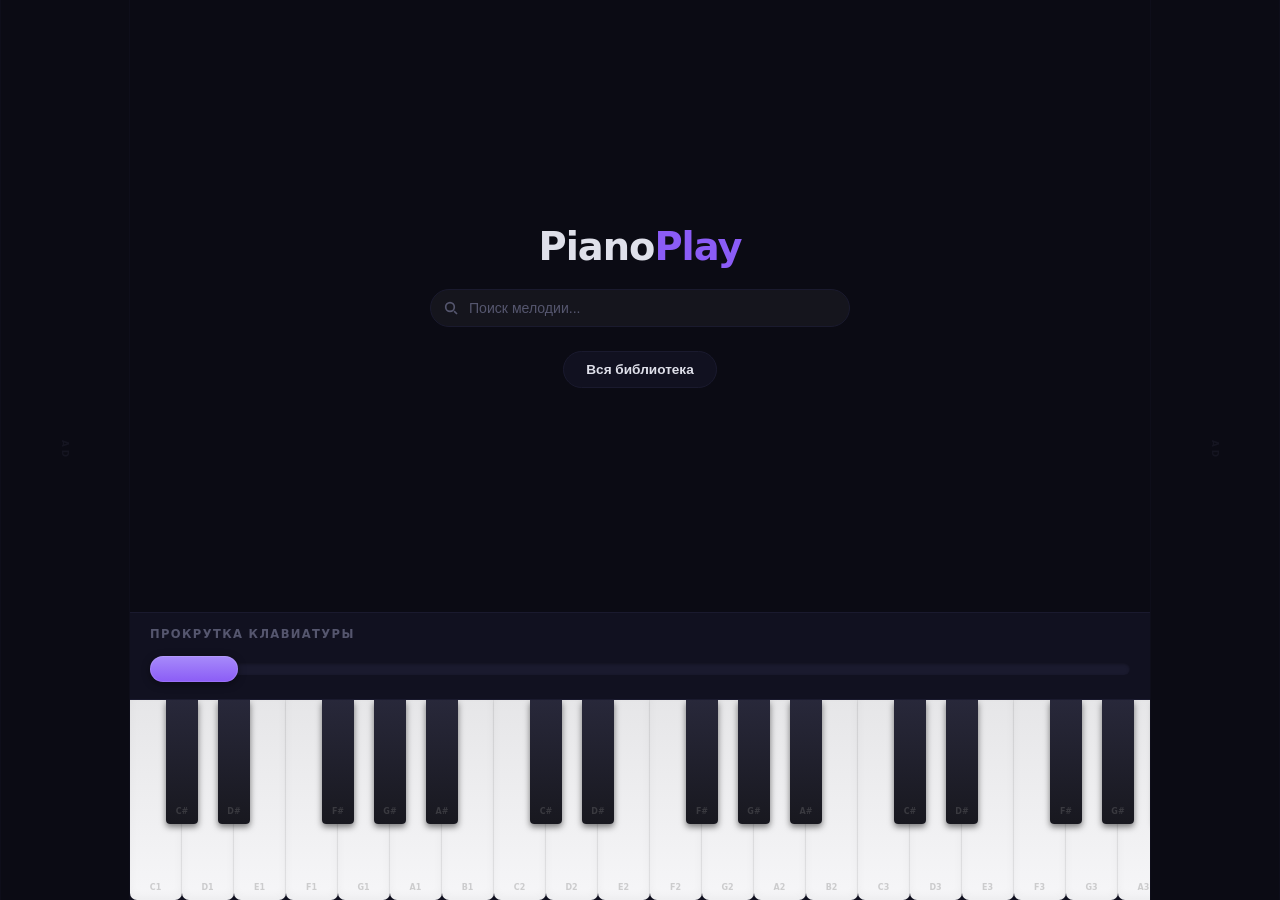
==== commit 45b952fb: "Add files via upload" ====
--- a/index.html
+++ b/index.html
@@ -20,6 +20,7 @@
           <input type="text" id="search" placeholder="Поиск мелодии..." autocomplete="off">
           <div class="dropdown" id="dropdown"></div>
         </div>
+        <button type="button" class="btn-library" onclick="openLibrary()">Вся библиотека</button>
       </div>
 
       <!-- Player + Sheet (shown after song select) -->
@@ -37,6 +38,9 @@
             <input type="text" id="search2" placeholder="Другая мелодия..." autocomplete="off">
             <div class="dropdown" id="dropdown2"></div>
           </div>
+          <button type="button" class="btn-library btn-library-inline" onclick="openLibrary()" title="Все мелодии">
+            <svg viewBox="0 0 24 24" width="18" height="18" fill="none" stroke="currentColor" stroke-width="2"><path d="M4 6h16M4 12h16M4 18h10"/></svg>
+          </button>
           <div class="controls">
             <button class="cb" onclick="restartSong()" title="Сначала">
               <svg viewBox="0 0 24 24" width="16" height="16" fill="currentColor"><path d="M6 6h2v12H6zm3.5 6 8.5 6V6z"/></svg>
@@ -60,14 +64,27 @@
 
       <!-- Piano always at bottom -->
       <div class="piano-area">
+        <div class="piano-nav">
+          <span class="piano-nav-label">Прокрутка клавиатуры</span>
+          <input type="range" class="piano-slider" id="pianoSlider" min="0" max="100" value="0" step="0.5">
+        </div>
         <div class="piano-viewport" id="pianoViewport">
           <div class="piano" id="piano"></div>
         </div>
-        <input type="range" class="piano-slider" id="pianoSlider" min="0" max="100" value="0" step="0.5">
       </div>
     </main>
 
     <aside class="ad">AD</aside>
+  </div>
+
+  <div id="libraryModal" class="library-backdrop hidden" role="dialog" aria-modal="true" aria-labelledby="libraryTitle">
+    <div class="library-panel">
+      <div class="library-head">
+        <h3 id="libraryTitle">Все мелодии</h3>
+        <button type="button" class="library-close" onclick="closeLibrary()" aria-label="Закрыть">×</button>
+      </div>
+      <div class="library-list" id="libraryList"></div>
+    </div>
   </div>
 
   <script src="audio.js"></script>
--- a/style.css
+++ b/style.css
@@ -76,6 +76,60 @@
 .dd-item .by{font-size:.68rem;color:var(--muted)}
 .dd-empty{padding:16px;text-align:center;color:var(--muted);font-size:.82rem}
 
+.btn-library{
+  margin-top:4px;padding:10px 22px;border-radius:22px;border:1px solid var(--border);
+  background:var(--card);color:var(--text);font-size:.85rem;font-weight:600;cursor:pointer;
+  transition:border var(--fast),background var(--fast),transform var(--fast);
+}
+.btn-library:hover{border-color:var(--accent);background:var(--accent-d);transform:translateY(-1px)}
+.btn-library-inline{
+  margin-top:0;padding:0;width:38px;height:38px;border-radius:10px;
+  display:flex;align-items:center;justify-content:center;flex-shrink:0;
+}
+.btn-library-inline svg{color:var(--muted)}
+.btn-library-inline:hover svg{color:var(--accent)}
+
+/* ── Library modal ── */
+.library-backdrop{
+  position:fixed;inset:0;z-index:500;
+  background:rgba(0,0,0,.65);backdrop-filter:blur(6px);
+  display:flex;align-items:center;justify-content:center;padding:20px;
+  opacity:0;visibility:hidden;transition:opacity .25s ease,visibility .25s;
+}
+.library-backdrop.open{opacity:1;visibility:visible}
+.library-backdrop.hidden{display:none!important}
+.library-panel{
+  width:100%;max-width:420px;max-height:min(78dvh,560px);
+  background:var(--card);border:1px solid var(--border);border-radius:14px;
+  box-shadow:0 20px 50px rgba(0,0,0,.6);
+  display:flex;flex-direction:column;overflow:hidden;
+}
+.library-head{
+  display:flex;align-items:center;justify-content:space-between;
+  padding:14px 16px;border-bottom:1px solid var(--border);flex-shrink:0;
+}
+.library-head h3{font-size:1rem;font-weight:700}
+.library-close{
+  width:36px;height:36px;border:none;border-radius:10px;
+  background:transparent;color:var(--muted);font-size:1.5rem;line-height:1;cursor:pointer;
+  display:flex;align-items:center;justify-content:center;transition:background var(--fast),color var(--fast);
+}
+.library-close:hover{background:var(--accent-d);color:var(--text)}
+.library-list{
+  overflow-y:auto;padding:8px;
+  display:flex;flex-direction:column;gap:4px;
+}
+.library-item{
+  display:flex;align-items:center;gap:12px;padding:11px 14px;border-radius:10px;
+  border:1px solid transparent;background:var(--bg);cursor:pointer;
+  transition:background var(--fast),border-color var(--fast);
+  width:100%;text-align:left;font:inherit;color:inherit;-webkit-appearance:none;appearance:none;
+}
+.library-item:hover{border-color:var(--accent);background:var(--accent-d)}
+.library-item .ico{font-size:1.25rem;width:32px;text-align:center;flex-shrink:0}
+.library-item .name{font-size:.88rem;font-weight:600}
+.library-item .by{font-size:.72rem;color:var(--muted)}
+
 /* ── Song View ── */
 .song-view{flex:1;display:flex;flex-direction:column;overflow:hidden}
 .song-view.hidden{display:none}
@@ -137,23 +191,42 @@
 
 /* ── Piano ── */
 .piano-area{flex-shrink:0;background:var(--card);border-top:1px solid var(--border)}
+.piano-nav{
+  padding:14px 20px 12px;border-bottom:1px solid var(--border);
+  display:flex;flex-direction:column;gap:10px;
+}
+.piano-nav-label{
+  font-size:.72rem;font-weight:700;text-transform:uppercase;letter-spacing:.12em;color:var(--muted);
+}
 .piano-viewport{overflow:hidden}
 .piano{display:flex;position:relative;height:var(--ph);user-select:none;-webkit-user-select:none;touch-action:none}
 
 .piano-slider{
-  display:block;width:100%;margin:0;padding:0;
-  height:14px;background:transparent;border:none;outline:none;
+  display:block;width:100%;margin:0;padding:8px 0;
+  height:36px;background:transparent;border:none;outline:none;
   -webkit-appearance:none;appearance:none;cursor:pointer;
 }
-.piano-slider::-webkit-slider-runnable-track{height:4px;background:var(--border);border-radius:2px}
+.piano-slider::-webkit-slider-runnable-track{
+  height:12px;background:var(--border);border-radius:6px;
+  box-shadow:inset 0 1px 3px rgba(0,0,0,.35);
+}
 .piano-slider::-webkit-slider-thumb{
-  -webkit-appearance:none;width:48px;height:10px;border-radius:5px;
-  background:var(--accent);margin-top:-3px;cursor:pointer;
-  transition:box-shadow var(--fast);
-}
-.piano-slider::-webkit-slider-thumb:hover{box-shadow:0 0 10px var(--accent-g)}
-.piano-slider::-moz-range-track{height:4px;background:var(--border);border-radius:2px;border:none}
-.piano-slider::-moz-range-thumb{width:48px;height:10px;border-radius:5px;background:var(--accent);border:none;cursor:pointer}
+  -webkit-appearance:none;width:88px;height:26px;border-radius:13px;
+  background:linear-gradient(180deg,#a78bfa,var(--accent));
+  margin-top:-7px;cursor:pointer;
+  box-shadow:0 2px 8px rgba(0,0,0,.4),0 0 0 1px rgba(255,255,255,.12) inset;
+  transition:box-shadow var(--fast),transform var(--fast);
+}
+.piano-slider::-webkit-slider-thumb:hover{box-shadow:0 0 16px var(--accent-g),0 2px 10px rgba(0,0,0,.45);transform:scale(1.02)}
+.piano-slider::-moz-range-track{
+  height:12px;background:var(--border);border-radius:6px;border:none;
+  box-shadow:inset 0 1px 3px rgba(0,0,0,.35);
+}
+.piano-slider::-moz-range-thumb{
+  width:88px;height:26px;border-radius:13px;border:none;
+  background:linear-gradient(180deg,#a78bfa,var(--accent));cursor:pointer;
+  box-shadow:0 2px 8px rgba(0,0,0,.4);
+}
 
 .key{
   position:relative;cursor:pointer;
@@ -196,7 +269,9 @@
   .tempo-box input[type=range]{width:45px}
   .sheet{padding:8px 10px;gap:3px}
   .chip{padding:3px 8px;font-size:.7rem;min-width:36px}
-  .piano-slider::-webkit-slider-thumb{width:36px}
+  .piano-nav{padding:10px 14px 8px;gap:8px}
+  .piano-slider{padding:6px 0;height:32px}
+  .piano-slider::-webkit-slider-thumb{width:64px;height:22px;border-radius:11px;margin-top:-5px}
 }
 @media(max-width:380px){:root{--wk:32px;--bk:20px;--ph:125px}}
 
